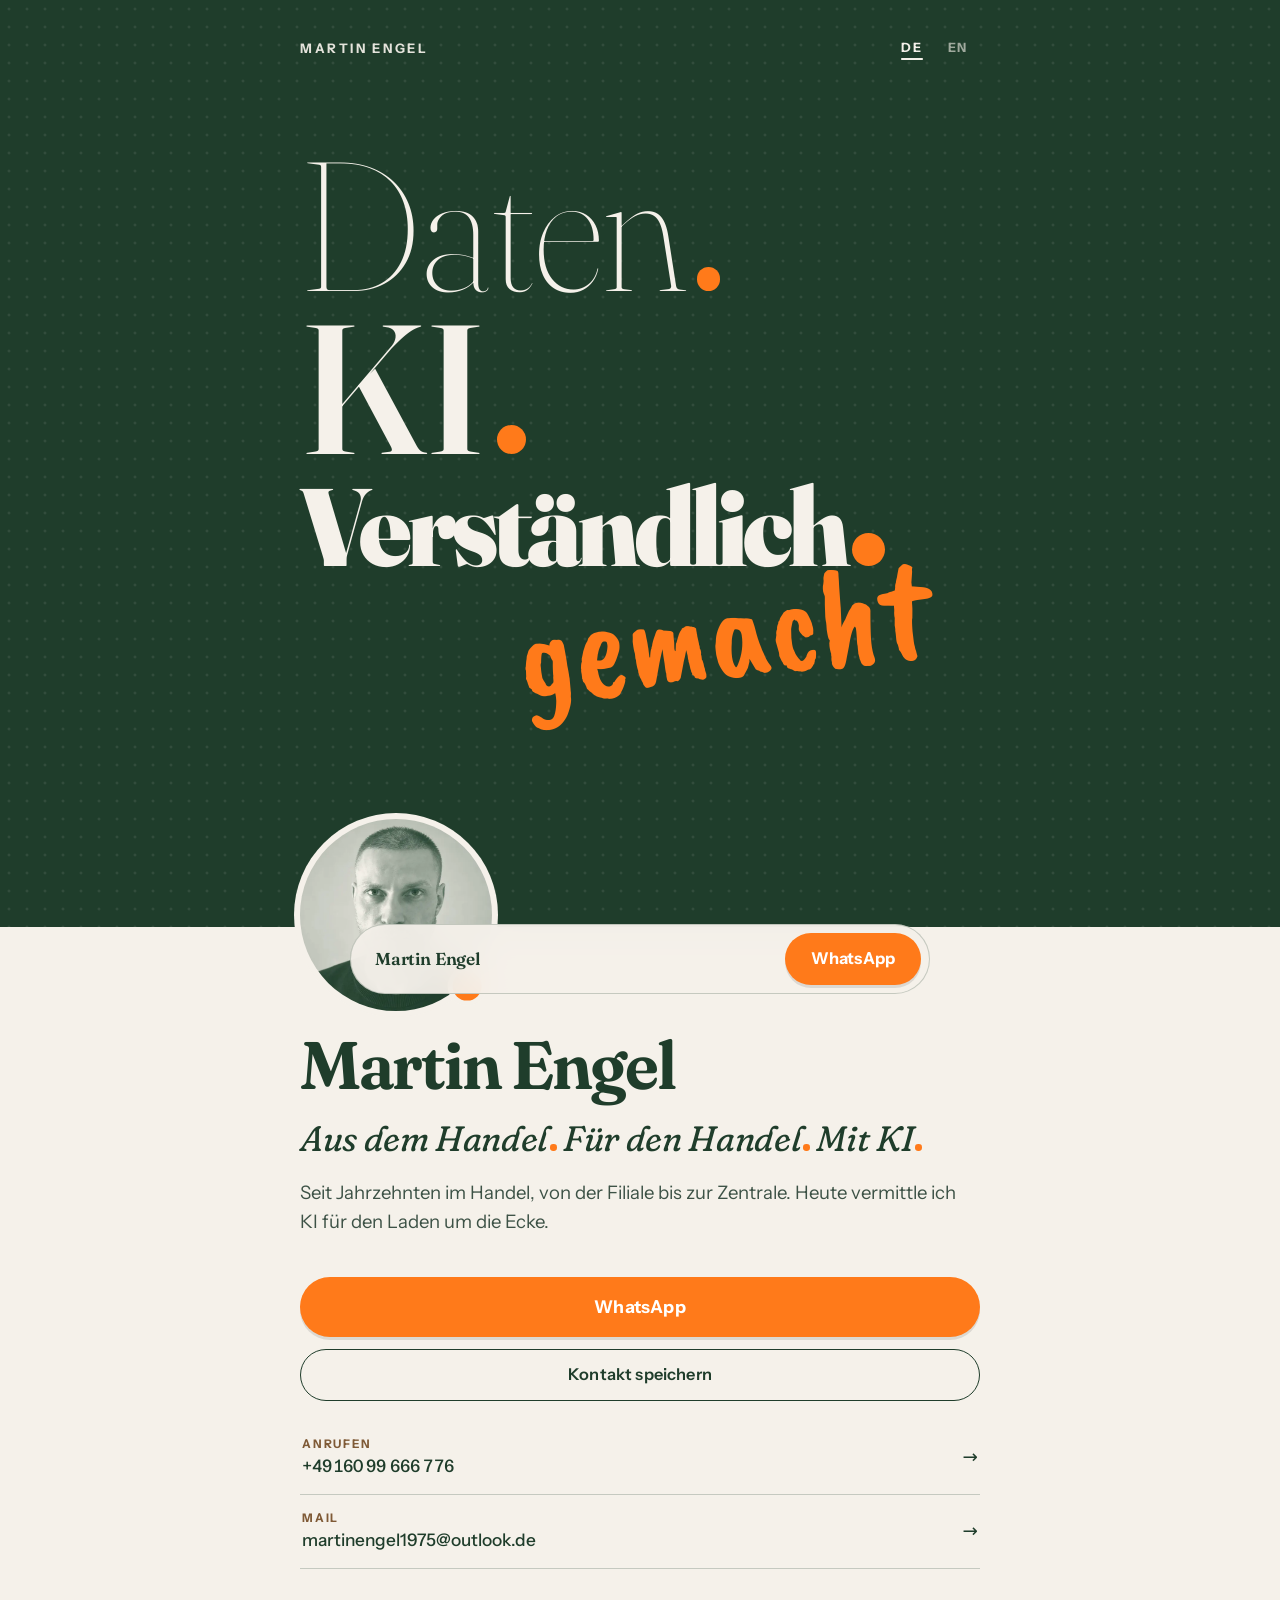
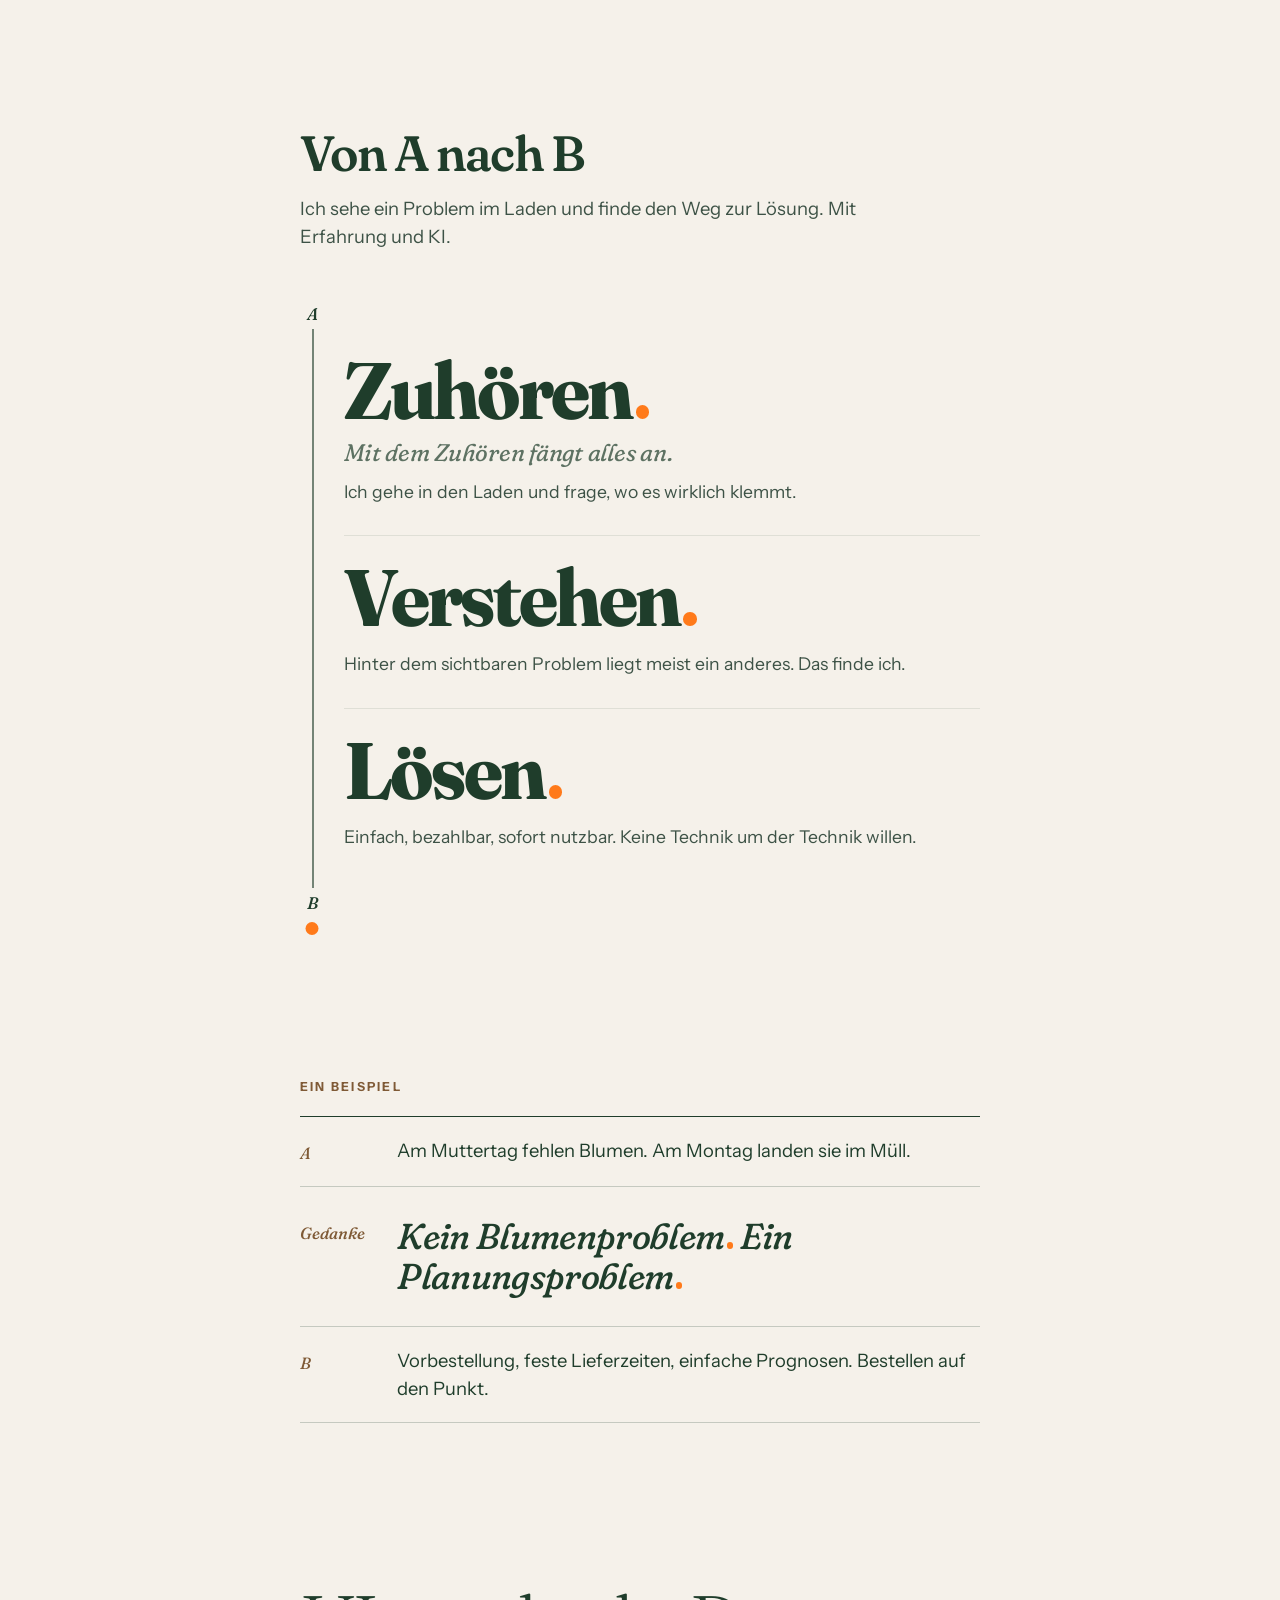
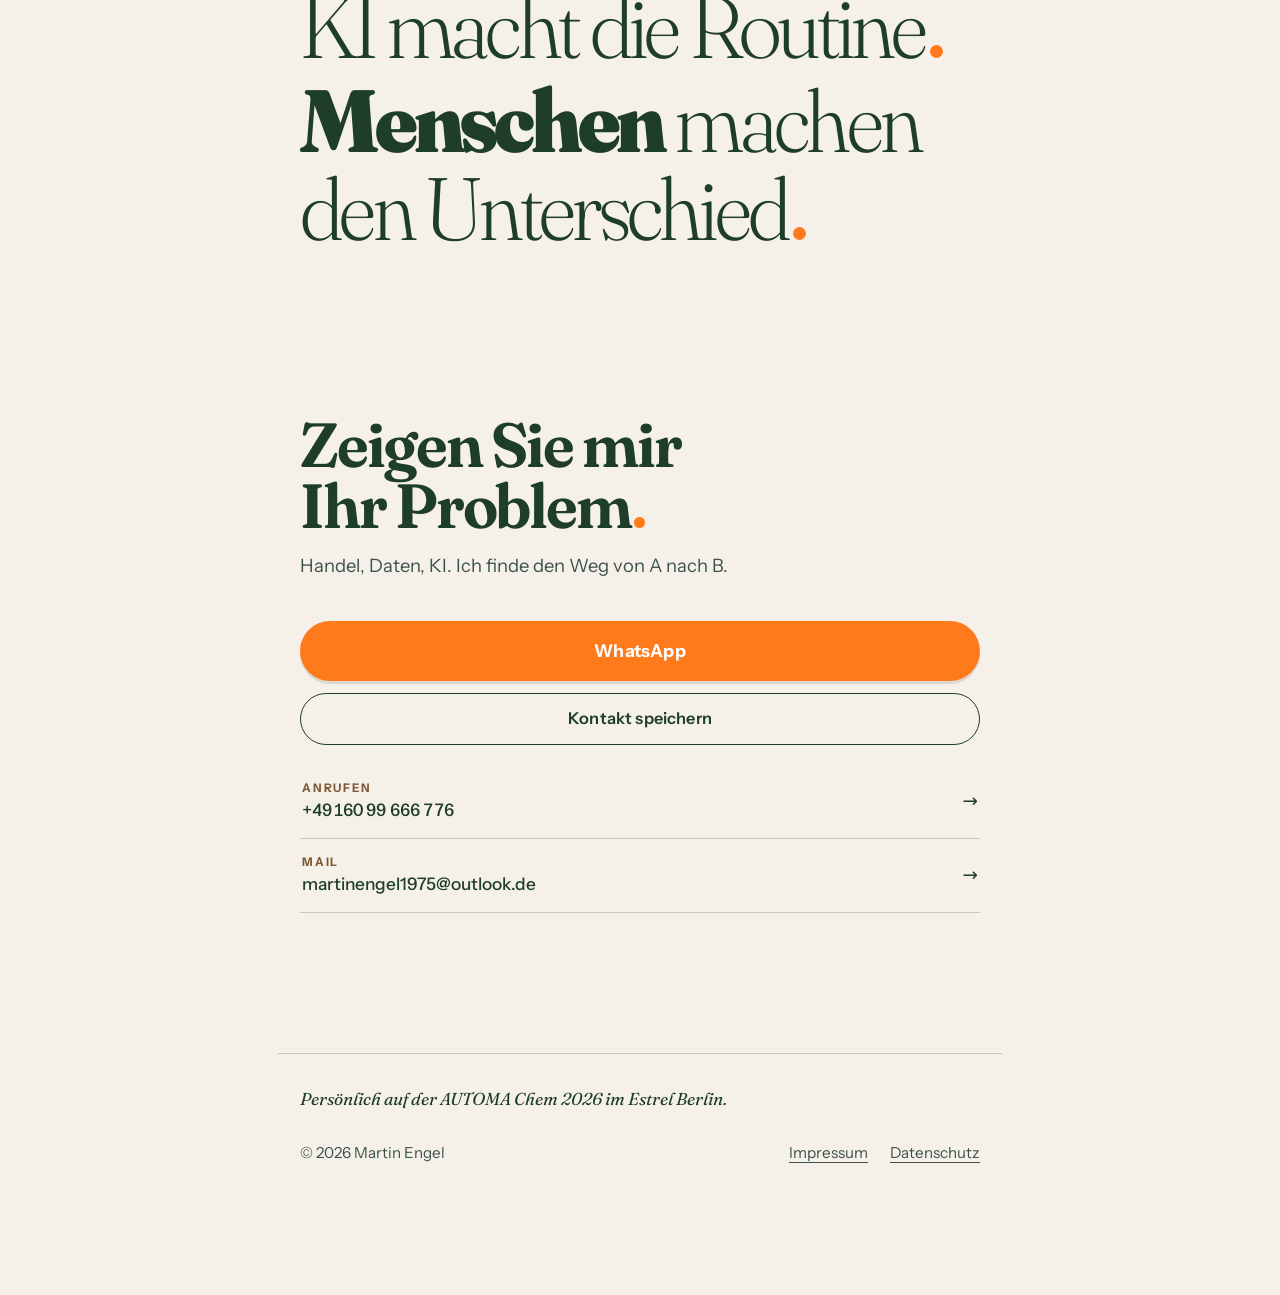
==== index.html @ 359f8870 "Add italic subline under "Zuhören" in the From A to B section" ====
<!DOCTYPE html>
<html lang="de">
  <head>
    <meta charset="UTF-8" />
    <meta name="viewport" content="width=device-width, initial-scale=1, viewport-fit=cover" />
    <title data-i18n="meta.title">Martin Engel. Aus dem Handel. Für den Handel. Mit KI.</title>
    <meta name="description" data-i18n-content="meta.description" content="Martin Engel verbindet jahrzehntelange Erfahrung im Handel mit KI. Er findet für Läden den Weg vom Problem zur Lösung." />
    <meta name="author" content="Martin Engel" />

    <meta property="og:type" content="profile" />
    <meta property="og:locale" content="de_DE" />
    <meta property="og:title" content="Martin Engel. Aus dem Handel. Für den Handel. Mit KI." />
    <meta property="og:description" content="Seit Jahrzehnten im Handel. Heute vermittle ich KI für den Laden um die Ecke." />
    <meta property="og:url" content="https://eduardosopalda.github.io/on-the-dot/" />
    <meta property="og:image" content="https://eduardosopalda.github.io/on-the-dot/images/og.png" />
    <meta property="og:image:width" content="1200" />
    <meta property="og:image:height" content="630" />
    <meta property="og:image:alt" content="Martin Engel. Daten. KI. Verständlich gemacht." />
    <meta name="twitter:card" content="summary_large_image" />
    <meta name="twitter:title" content="Martin Engel. Aus dem Handel. Für den Handel. Mit KI." />
    <meta name="twitter:description" content="Seit Jahrzehnten im Handel. Heute vermittle ich KI für den Laden um die Ecke." />
    <meta name="twitter:image" content="https://eduardosopalda.github.io/on-the-dot/images/og.png" />

    <meta name="theme-color" content="#1F3D2B" />
    <meta name="color-scheme" content="light dark" />
    <meta name="apple-mobile-web-app-capable" content="yes" />
    <meta name="mobile-web-app-capable" content="yes" />
    <meta name="apple-mobile-web-app-status-bar-style" content="black-translucent" />
    <meta name="apple-mobile-web-app-title" content="Martin Engel" />
    <link rel="manifest" href="manifest.webmanifest" />
    <link rel="icon" href="icons/favicon.svg" type="image/svg+xml" />
    <link rel="apple-touch-icon" href="icons/apple-touch-icon.png" />

    <link rel="preload" href="fonts/fraunces.woff2" as="font" type="font/woff2" crossorigin />
    <link rel="preload" href="fonts/instrument-sans.woff2" as="font" type="font/woff2" crossorigin />
    <link rel="preload" href="fonts/caveat-brush-gemacht.woff2" as="font" type="font/woff2" crossorigin />
    <link rel="stylesheet" href="css/style.css" />
    <script>document.documentElement.classList.add("js");</script>
  </head>
  <body>
    <a class="skip-link" href="#main" data-i18n="skip">Zum Inhalt springen</a>

    <header class="hero">
      <div class="wrap">
        <div class="hero-top">
          <span class="hero-mark">Martin Engel</span>
          <div class="lang" role="group" aria-label="Sprache" data-i18n-aria="lang.label">
            <button type="button" class="lang-btn" data-lang="de" aria-pressed="true">DE</button>
            <button type="button" class="lang-btn" data-lang="en" aria-pressed="false">EN</button>
          </div>
        </div>

        <div class="lockup" role="img" aria-label="Daten. KI. Verständlich gemacht." data-i18n-aria="hero.aria">
          <span class="lw lw-1" aria-hidden="true">Daten<span class="dot">.</span></span>
          <span class="lw lw-2" aria-hidden="true">KI<span class="dot">.</span></span>
          <span class="lw lw-3" aria-hidden="true">Verständlich<span class="dot">.</span></span>
          <span class="signature" aria-hidden="true"><span class="signature-ink">gemacht</span></span>
        </div>
      </div>
    </header>

    <main id="main">
      <section class="intro wrap" aria-labelledby="name">
        <div class="intro-head">
          <div class="portrait">
            <img src="images/martin.webp" width="640" height="640" alt="Porträt von Martin Engel" data-i18n-alt="portrait.alt" fetchpriority="high" />
          </div>
          <h1 id="name" data-i18n="name">Martin Engel</h1>
        </div>
        <p class="oneliner" data-i18n="oneliner" data-dots>Aus dem Handel. Für den Handel. Mit KI.</p>
        <p class="intro-text" data-i18n="intro">Seit Jahrzehnten im Handel, von der Filiale bis zur Zentrale. Heute vermittle ich KI für den Laden um die Ecke.</p>

        <div class="contact" id="contact-top">
          <a class="btn-primary" href="https://wa.me/4916099666776?text=Hallo%20Martin%2C%20wir%20haben%20uns%20auf%20der%20AUTOMA%20Chem%20getroffen.%20Mein%20Thema%3A%20" target="_blank" rel="noopener">WhatsApp</a>
          <a class="btn-save" href="martin-engel.vcf" data-i18n="contact.save">Kontakt speichern</a>
          <ul class="contact-list">
            <li>
              <a href="tel:+4916099666776" data-contact="phone">
                <span class="cl-label" data-i18n="contact.call">Anrufen</span>
                <span class="cl-value cl-phone" data-contact-text="phone">+49160 99 666 776</span>
                <span class="cl-arrow" aria-hidden="true">→</span>
              </a>
            </li>
            <li>
              <a href="mailto:martinengel1975@outlook.de" data-contact="email">
                <span class="cl-label" data-i18n="contact.mail">Mail</span>
                <span class="cl-value" data-contact-text="email">martinengel1975@outlook.de</span>
                <span class="cl-arrow" aria-hidden="true">→</span>
              </a>
            </li>
            <li data-linkedin hidden>
              <a href="#" data-contact="linkedin" target="_blank" rel="noopener noreferrer">
                <span class="cl-label" data-i18n="contact.linkedin">LinkedIn</span>
                <span class="cl-value" data-i18n="contact.linkedinValue">Profil ansehen</span>
                <span class="cl-arrow" aria-hidden="true">↗</span>
              </a>
            </li>
          </ul>
        </div>
      </section>

      <section class="atob wrap" aria-labelledby="atob-title">
        <h2 id="atob-title" class="section-title" data-i18n="atob.title">Von A nach B</h2>
        <p class="lead" data-i18n="atob.lead">Ich sehe ein Problem im Laden und finde den Weg zur Lösung. Mit Erfahrung und KI.</p>

        <div class="route">
          <span class="route-end route-a" aria-hidden="true">A</span>
          <ol class="steps">
            <li class="step">
              <h3 class="step-word" data-i18n="atob.s1.word" data-dots>Zuhören.</h3>
              <p class="step-sub" data-i18n="atob.s1.sub">Mit dem Zuhören fängt alles an.</p>
              <p data-i18n="atob.s1.text">Ich gehe in den Laden und frage, wo es wirklich klemmt.</p>
            </li>
            <li class="step">
              <h3 class="step-word" data-i18n="atob.s2.word" data-dots>Verstehen.</h3>
              <p data-i18n="atob.s2.text">Hinter dem sichtbaren Problem liegt meist ein anderes. Das finde ich.</p>
            </li>
            <li class="step">
              <h3 class="step-word" data-i18n="atob.s3.word" data-dots>Lösen.</h3>
              <p data-i18n="atob.s3.text">Einfach, bezahlbar, sofort nutzbar. Keine Technik um der Technik willen.</p>
            </li>
          </ol>
          <span class="route-end route-b" aria-hidden="true">B<span class="route-dot"></span></span>
        </div>
      </section>

      <section class="examples wrap" aria-labelledby="example-label">
        <h2 id="example-label" class="label" data-i18n="example.label">Ein Beispiel</h2>
        <div class="case-list" id="examples">
          <article class="case">
            <div class="case-row">
              <span class="case-key">A</span>
              <p class="case-text">Am Muttertag fehlen Blumen. Am Montag landen sie im Müll.</p>
            </div>
            <div class="case-row case-row-thought">
              <span class="case-key">Gedanke</span>
              <p class="case-thought" data-dots>Kein Blumenproblem. Ein Planungsproblem.</p>
            </div>
            <div class="case-row">
              <span class="case-key">B</span>
              <p class="case-text">Vorbestellung, feste Lieferzeiten, einfache Prognosen. Bestellen auf den Punkt.</p>
            </div>
          </article>
        </div>
      </section>

      <section class="principle-section wrap">
        <p class="principle">
          <span data-i18n="principle.a" data-dots>KI macht die Routine.</span>
          <strong data-i18n="principle.b">Menschen</strong>
          <span data-i18n="principle.c" data-dots>machen den Unterschied.</span>
        </p>
      </section>

      <section class="invite wrap" aria-labelledby="invite-title">
        <h2 id="invite-title" class="invite-title" data-i18n="invite.title" data-dots>Zeigen Sie mir Ihr Problem.</h2>
        <p class="lead" data-i18n="invite.sub">Handel, Daten, KI. Ich finde den Weg von A nach B.</p>

        <div class="contact" id="contact-bottom">
          <a class="btn-primary" href="https://wa.me/4916099666776?text=Hallo%20Martin%2C%20wir%20haben%20uns%20auf%20der%20AUTOMA%20Chem%20getroffen.%20Mein%20Thema%3A%20" target="_blank" rel="noopener">WhatsApp</a>
          <a class="btn-save" href="martin-engel.vcf" data-i18n="contact.save">Kontakt speichern</a>
          <ul class="contact-list">
            <li>
              <a href="tel:+4916099666776" data-contact="phone">
                <span class="cl-label" data-i18n="contact.call">Anrufen</span>
                <span class="cl-value cl-phone" data-contact-text="phone">+49160 99 666 776</span>
                <span class="cl-arrow" aria-hidden="true">→</span>
              </a>
            </li>
            <li>
              <a href="mailto:martinengel1975@outlook.de" data-contact="email">
                <span class="cl-label" data-i18n="contact.mail">Mail</span>
                <span class="cl-value" data-contact-text="email">martinengel1975@outlook.de</span>
                <span class="cl-arrow" aria-hidden="true">→</span>
              </a>
            </li>
            <li data-linkedin hidden>
              <a href="#" data-contact="linkedin" target="_blank" rel="noopener noreferrer">
                <span class="cl-label" data-i18n="contact.linkedin">LinkedIn</span>
                <span class="cl-value" data-i18n="contact.linkedinValue">Profil ansehen</span>
                <span class="cl-arrow" aria-hidden="true">↗</span>
              </a>
            </li>
          </ul>
        </div>
      </section>
    </main>

    <footer class="footer wrap">
      <p class="footer-event" data-i18n="footer.event">Persönlich auf der AUTOMA Chem 2026 im Estrel Berlin.</p>
      <div class="footer-row">
        <span>© 2026 Martin Engel</span>
        <nav class="footer-links" aria-label="Rechtliches">
          <a href="impressum.html" data-i18n="footer.imprint">Impressum</a>
          <a href="datenschutz.html" data-i18n="footer.privacy">Datenschutz</a>
        </nav>
      </div>
    </footer>

    <div class="sticky-save" aria-hidden="true" inert>
      <span class="sticky-name">Martin Engel</span>
      <a class="btn-primary btn-compact" href="https://wa.me/4916099666776?text=Hallo%20Martin%2C%20wir%20haben%20uns%20auf%20der%20AUTOMA%20Chem%20getroffen.%20Mein%20Thema%3A%20" target="_blank" rel="noopener">WhatsApp</a>
    </div>

    <script src="js/i18n.js"></script>
    <script src="js/main.js"></script>
  </body>
</html>
---- css/style.css ----
/* Martin Engel
   A good old shop sign meets a sharp editorial magazine.
   Mandarine is reserved for round dots and the "gemacht" signature. */

@font-face {
  font-family: "Fraunces";
  src: url("../fonts/fraunces.woff2") format("woff2");
  font-weight: 100 900;
  font-style: normal;
  font-display: swap;
}

@font-face {
  font-family: "Fraunces";
  src: url("../fonts/fraunces-italic.woff2") format("woff2");
  font-weight: 100 900;
  font-style: italic;
  font-display: swap;
}

@font-face {
  font-family: "Instrument Sans";
  src: url("../fonts/instrument-sans.woff2") format("woff2");
  font-weight: 400 700;
  font-style: normal;
  font-display: swap;
}

@font-face {
  font-family: "Caveat Brush";
  src: url("../fonts/caveat-brush-gemacht.woff2") format("woff2");
  font-weight: 400;
  font-style: normal;
  font-display: swap;
}

:root {
  --waldgruen: #1f3d2b;
  --papier: #f5f1ea;
  --holz: #a67c52;
  --mandarine: #ff7a1a;

  --bg: var(--papier);
  --text: var(--waldgruen);
  --muted: #3d5246;
  --label: #7f5a36;
  --rule: rgba(31, 61, 43, 0.22);
  --rule-soft: rgba(31, 61, 43, 0.1);
  --btn-bg: var(--waldgruen);
  --btn-text: var(--papier);

  --display: "Fraunces", Georgia, "Times New Roman", serif;
  --sans: "Instrument Sans", system-ui, -apple-system, "Segoe UI", Roboto, sans-serif;
  --script: "Caveat Brush", "Segoe Script", "Bradley Hand", cursive;

  --wrap: 680px;
  --gutter: 22px;
  --ease: cubic-bezier(0.2, 0.7, 0.2, 1);

  color-scheme: light dark;
}

@media (prefers-color-scheme: dark) {
  :root {
    --bg: #101e15;
    --text: var(--papier);
    --muted: #c5d0c7;
    --label: #d4b48a;
    --rule: rgba(245, 241, 234, 0.24);
    --rule-soft: rgba(245, 241, 234, 0.12);
    --btn-bg: var(--papier);
    --btn-text: var(--waldgruen);
  }
}

*,
*::before,
*::after {
  box-sizing: border-box;
}

html {
  -webkit-text-size-adjust: 100%;
  text-size-adjust: 100%;
}

body {
  margin: 0;
  background: var(--bg);
  color: var(--text);
  font-family: var(--sans);
  font-size: 1.0625rem;
  line-height: 1.55;
  -webkit-font-smoothing: antialiased;
  text-rendering: optimizeLegibility;
}

h1,
h2,
h3,
p,
ol,
ul {
  margin: 0;
}

h1,
h2,
h3 {
  text-wrap: balance;
}

p {
  text-wrap: pretty;
}

img {
  display: block;
  max-width: 100%;
  height: auto;
}

a {
  color: inherit;
}

button {
  font: inherit;
  color: inherit;
}

:focus-visible {
  outline: 3px solid var(--mandarine);
  outline-offset: 3px;
  box-shadow: 0 0 0 2px var(--bg);
  border-radius: 4px;
}

::selection {
  background: var(--waldgruen);
  color: var(--papier);
}

.wrap {
  width: 100%;
  max-width: calc(var(--wrap) + 2 * var(--gutter));
  margin-inline: auto;
  padding-inline: max(var(--gutter), env(safe-area-inset-left)) max(var(--gutter), env(safe-area-inset-right));
}

.skip-link {
  position: absolute;
  left: 12px;
  top: -64px;
  z-index: 50;
  padding: 12px 16px;
  background: var(--papier);
  color: var(--waldgruen);
  font-weight: 600;
  border-radius: 6px;
}

.skip-link:focus {
  top: 12px;
}

.dot {
  display: inline-block;
  width: var(--dot, 0.18em);
  height: var(--dot, 0.18em);
  margin-left: 0.06em;
  border-radius: 50%;
  background: var(--mandarine);
  color: transparent;
  overflow: hidden;
  line-height: 0;
  vertical-align: baseline;
  user-select: text;
}

.dot-word {
  white-space: nowrap;
}

/* Hero — stronger, more attractive presence */
.hero {
  position: relative;
  background-color: var(--waldgruen);
  background-image: radial-gradient(rgba(245, 241, 234, 0.09) 1.3px, transparent 1.7px);
  background-size: 18px 18px;
  color: var(--papier);
  padding-top: max(24px, env(safe-area-inset-top));
  padding-bottom: clamp(100px, 26vw, 150px);
  overflow: hidden;
}

.hero-top {
  display: flex;
  align-items: center;
  justify-content: space-between;
  gap: 16px;
  min-height: 48px;
  position: relative;
  z-index: 2;
}

.hero-mark {
  font-size: 0.82rem;
  font-weight: 700;
  letter-spacing: 0.2em;
  text-transform: uppercase;
  color: rgba(245, 241, 234, 0.92);
}

.lang {
  display: inline-flex;
  gap: 2px;
}

.lang-btn {
  min-width: 44px;
  min-height: 44px;
  padding: 0 10px;
  border: 0;
  border-radius: 999px;
  background: transparent;
  color: rgba(245, 241, 234, 0.6);
  font-size: 0.8rem;
  font-weight: 700;
  letter-spacing: 0.14em;
  cursor: pointer;
}

.lang-btn[aria-pressed="true"] {
  color: var(--papier);
  text-decoration: underline;
  text-decoration-thickness: 1.5px;
  text-underline-offset: 6px;
}

.lockup {
  container-type: inline-size;
  position: relative;
  display: flex;
  flex-direction: column;
  margin-top: clamp(40px, 11vw, 72px);
  font-family: var(--display);
  letter-spacing: -0.04em;
  font-variation-settings: "SOFT" 0, "WONK" 0;
  z-index: 1;
}

.lw {
  display: block;
  line-height: 0.88;
  white-space: nowrap;
  font-weight: var(--w);
}

.lw-1 {
  --w: 100;
  font-size: 27cqi;
}

.lw-1 .dot { --dot: 0.13em; }

.lw-2 {
  --w: 540;
  font-size: 27cqi;
  margin-top: 0.01em;
}

.lw-2 .dot { --dot: 0.16em; }

.lw-3 {
  --w: 920;
  font-size: 16.2cqi;
  margin-top: 0.08em;
  letter-spacing: -0.045em;
}

.lw-3 .dot { --dot: 0.3em; }

.signature {
  align-self: flex-end;
  display: block;
  margin-top: -0.38em;
  margin-right: 0.06em;
  padding: 0.14em 0.16em 0.36em;
  font-family: var(--script);
  font-size: 21cqi;
  font-weight: 400;
  line-height: 1.1;
  color: var(--mandarine);
  transform: rotate(-7deg);
  transform-origin: 72% 58%;
  z-index: 2;
}

.signature-ink {
  display: inline-block;
  padding: 0 0.1em 0.2em;
}

/* Intro */
.intro {
  position: relative;
}

.intro-head {
  display: flex;
  flex-direction: column;
  align-items: flex-start;
  gap: 22px;
  margin-top: calc(-1 * clamp(72px, 20vw, 108px));
}

.portrait {
  position: relative;
  flex: 0 0 auto;
  width: clamp(128px, 38vw, 192px);
}

.portrait img {
  width: 100%;
  aspect-ratio: 1;
  border-radius: 50%;
  object-fit: cover;
  box-shadow: 0 0 0 6px var(--bg);
  background: var(--waldgruen);
}

.portrait::after {
  content: "";
  position: absolute;
  left: 87%;
  top: 87%;
  width: 15%;
  aspect-ratio: 1;
  border-radius: 50%;
  background: var(--mandarine);
  box-shadow: 0 0 0 5px var(--bg);
  transform: translate(-50%, -50%);
}

.intro h1 {
  padding-bottom: 0.05em;
  font-family: var(--display);
  font-size: clamp(2.7rem, 12.5vw, 4.2rem);
  font-weight: 640;
  white-space: nowrap;
  font-variation-settings: "SOFT" 45, "WONK" 1;
  line-height: 0.95;
  letter-spacing: -0.034em;
}

.oneliner {
  margin-top: 18px;
  font-family: var(--display);
  font-style: italic;
  font-size: clamp(1.6rem, 7vw, 2.2rem);
  font-weight: 400;
  font-variation-settings: "SOFT" 100;
  line-height: 1.16;
  letter-spacing: -0.01em;
}

.intro-text {
  margin-top: 20px;
  max-width: 36em;
  color: var(--muted);
  font-size: 1.16rem;
  line-height: 1.55;
}

/* Contact — WhatsApp primary, assertive */
.contact {
  margin-top: 40px;
  display: flex;
  flex-direction: column;
  gap: 12px;
}

.btn-primary,
.btn-save {
  display: flex;
  align-items: center;
  justify-content: center;
  min-height: 60px;
  padding: 0 32px;
  border-radius: 999px;
  font-weight: 700;
  font-size: 1.1rem;
  letter-spacing: 0.01em;
  text-decoration: none;
  transition: transform 0.18s var(--ease), box-shadow 0.18s var(--ease);
  text-align: center;
}

.btn-primary {
  background: var(--mandarine);
  color: #fff;
  box-shadow: 0 3px 0 rgba(0,0,0,0.1);
}

.btn-primary:hover {
  transform: translateY(-2px);
  box-shadow: 0 6px 16px rgba(255, 122, 26, 0.35);
}

.btn-save {
  background: transparent;
  color: var(--text);
  border: 1.5px solid var(--text);
  min-height: 52px;
  font-weight: 600;
  font-size: 1.02rem;
}

.btn-save:hover {
  background: rgba(31, 61, 43, 0.05);
  transform: translateY(-1px);
}

.btn-primary:active,
.btn-save:active {
  transform: scale(0.98);
}

.contact-list {
  list-style: none;
  padding: 0;
  margin-top: 8px;
}

.contact-list li {
  border-bottom: 1px solid var(--rule);
}

.contact-list a {
  display: grid;
  grid-template-columns: 1fr auto;
  grid-template-areas:
    "label arrow"
    "value arrow";
  align-items: center;
  column-gap: 14px;
  min-height: 68px;
  padding: 14px 2px;
  text-decoration: none;
  transition: background 0.15s;
}

.contact-list a:hover {
  background: rgba(31, 61, 43, 0.04);
}

.cl-label {
  grid-area: label;
  font-size: 0.74rem;
  font-weight: 700;
  letter-spacing: 0.15em;
  text-transform: uppercase;
  color: var(--label);
}

.cl-value {
  grid-area: value;
  font-size: 1.08rem;
  font-weight: 500;
  overflow-wrap: anywhere;
}

.cl-phone {
  font-variant-numeric: tabular-nums;
  letter-spacing: 0.01em;
}

.cl-arrow {
  grid-area: arrow;
  font-size: 1.15rem;
  transition: transform 0.22s var(--ease);
}

.contact-list a:hover .cl-arrow {
  transform: translateX(4px);
}

/* Sections */
.atob,
.examples,
.principle-section,
.invite {
  margin-top: clamp(100px, 24vw, 160px);
}

.section-title {
  font-family: var(--display);
  font-size: clamp(2.2rem, 9vw, 3.1rem);
  font-weight: 580;
  font-variation-settings: "SOFT" 50, "WONK" 1;
  line-height: 1;
  letter-spacing: -0.032em;
}

.lead {
  margin-top: 16px;
  max-width: 34em;
  font-size: 1.15rem;
  color: var(--muted);
  line-height: 1.55;
}

.label {
  font-family: var(--sans);
  font-size: 0.78rem;
  font-weight: 700;
  letter-spacing: 0.18em;
  text-transform: uppercase;
  color: var(--label);
}

.route {
  --rail: 24px;
  container-type: inline-size;
  position: relative;
  margin-top: 48px;
  padding-left: calc(var(--rail) + 20px);
}

.route::before {
  content: "";
  position: absolute;
  left: calc(var(--rail) / 2);
  top: 1.7em;
  bottom: 1.5em;
  width: 1.5px;
  background: var(--text);
  opacity: 0.6;
}

.route-end {
  position: relative;
  display: flex;
  align-items: center;
  margin-left: calc(-1 * (var(--rail) + 20px));
  width: var(--rail);
  height: 1.7em;
  justify-content: center;
  font-family: var(--display);
  font-style: italic;
  font-size: 1.05rem;
  font-weight: 560;
  background: var(--bg);
}

.route-b {
  margin-top: 8px;
}

.route-dot {
  position: absolute;
  left: 50%;
  top: calc(100% + 5px);
  width: 13px;
  height: 13px;
  border-radius: 50%;
  background: var(--mandarine);
  transform: translateX(-50%);
}

.steps {
  list-style: none;
  padding: 0;
}

.step {
  padding: 22px 0 30px;
}

.step + .step {
  border-top: 1px solid var(--rule-soft);
}

.step-word {
  font-family: var(--display);
  font-size: clamp(2.8rem, 18cqi, 5rem);
  font-weight: 760;
  font-variation-settings: "SOFT" 20, "WONK" 1;
  line-height: 0.98;
  letter-spacing: -0.038em;
  padding-bottom: 0.05em;
}

.step-word .dot { --dot: 0.17em; }

.step-sub {
  margin-top: 6px;
  font-family: var(--display);
  font-style: italic;
  font-size: clamp(1.15rem, 5vw, 1.5rem);
  font-weight: 400;
  font-variation-settings: "SOFT" 100;
  line-height: 1.2;
  letter-spacing: -0.01em;
  color: var(--waldgruen);
  opacity: 0.7;
}

.step .step-sub { color: var(--waldgruen); font-size: clamp(1.15rem, 5vw, 1.5rem); margin-top: 6px; }

.step p {
  margin-top: 10px;
  color: var(--muted);
  font-size: 1.1rem;
}

.case-list {
  margin-top: 20px;
}

.case {
  border-top: 1.5px solid var(--text);
}

.case + .case {
  margin-top: 56px;
}

.case-row {
  display: grid;
  grid-template-columns: 5.2rem 1fr;
  gap: 14px;
  padding: 20px 0;
  border-bottom: 1px solid var(--rule);
}

.case-key {
  padding-top: 0.22em;
  font-family: var(--display);
  font-style: italic;
  font-size: 1.02rem;
  font-weight: 500;
  color: var(--label);
}

.case-text {
  font-size: 1.15rem;
  line-height: 1.5;
}

.case-row-thought {
  padding: 30px 0;
}

.case-thought {
  font-family: var(--display);
  font-style: italic;
  font-size: clamp(1.6rem, 6.8vw, 2.25rem);
  font-weight: 460;
  font-variation-settings: "SOFT" 100, "WONK" 1;
  line-height: 1.1;
  letter-spacing: -0.018em;
}

.principle-section {
  container-type: inline-size;
}

.principle {
  font-family: var(--display);
  font-size: 13cqi;
  font-weight: 280;
  font-variation-settings: "SOFT" 40, "WONK" 1;
  line-height: 1;
  letter-spacing: -0.042em;
  text-wrap: balance;
}

.principle > span:first-child {
  display: block;
  margin-bottom: 0.06em;
}

.principle strong {
  font-weight: 880;
  letter-spacing: -0.048em;
}

.principle .dot { --dot: 0.15em; }

.invite-title {
  font-family: var(--display);
  font-size: clamp(2.5rem, 11vw, 3.9rem);
  font-weight: 640;
  font-variation-settings: "SOFT" 30, "WONK" 1;
  line-height: 0.98;
  letter-spacing: -0.036em;
}

.invite-title .dot { --dot: 0.17em; }

.footer {
  margin-top: clamp(90px, 22vw, 140px);
  padding-top: 32px;
  padding-bottom: calc(120px + env(safe-area-inset-bottom));
  border-top: 1px solid var(--rule);
  font-size: 0.95rem;
  color: var(--muted);
}

.footer-event {
  font-family: var(--display);
  font-style: italic;
  font-size: 1.08rem;
  color: var(--text);
}

.footer-row {
  display: flex;
  flex-wrap: wrap;
  align-items: center;
  justify-content: space-between;
  gap: 8px 20px;
  margin-top: 18px;
}

.footer-links {
  display: flex;
  gap: 4px 22px;
}

.footer-links a {
  display: inline-flex;
  align-items: center;
  min-height: 44px;
  text-underline-offset: 4px;
  text-decoration-thickness: 1px;
}

.sticky-save {
  position: fixed;
  left: 0;
  right: 0;
  bottom: 0;
  z-index: 20;
  display: flex;
  align-items: center;
  justify-content: space-between;
  gap: 12px;
  padding: 12px max(16px, env(safe-area-inset-right)) calc(12px + env(safe-area-inset-bottom)) max(16px, env(safe-area-inset-left));
  background: color-mix(in srgb, var(--bg) 94%, transparent);
  -webkit-backdrop-filter: blur(14px);
  backdrop-filter: blur(14px);
  border-top: 1px solid var(--rule);
  transform: translateY(110%);
  transition: transform 0.35s var(--ease);
}

.sticky-save.is-visible {
  transform: none;
}

.sticky-name {
  font-family: var(--display);
  font-size: 1.08rem;
  font-weight: 600;
  letter-spacing: -0.01em;
  white-space: nowrap;
}

.btn-compact {
  min-height: 52px;
  padding: 0 26px;
  font-size: 1.02rem;
}

@media (min-width: 720px) {
  .sticky-save {
    left: 50%;
    right: auto;
    bottom: 18px;
    width: min(580px, calc(100% - 32px));
    padding: 8px 8px 8px 24px;
    border: 1px solid var(--rule);
    border-radius: 999px;
    transform: translate(-50%, 160%);
  }

  .sticky-save.is-visible {
    transform: translate(-50%, 0);
  }
}

.legal-header {
  background: var(--waldgruen);
  color: var(--papier);
  padding-top: max(10px, env(safe-area-inset-top));
}

.legal-header .wrap {
  display: flex;
  align-items: center;
  justify-content: space-between;
  min-height: 64px;
}

.legal-header a {
  display: inline-flex;
  align-items: center;
  min-height: 44px;
  text-decoration: none;
}

.legal {
  padding-top: 48px;
}

.legal h1 {
  font-family: var(--display);
  font-size: clamp(2.2rem, 9vw, 3rem);
  font-weight: 560;
  font-variation-settings: "SOFT" 30, "WONK" 1;
  letter-spacing: -0.03em;
  line-height: 1;
}

.legal h2 {
  margin-top: 36px;
  font-family: var(--display);
  font-size: 1.3rem;
  font-weight: 520;
}

.legal p,
.legal address {
  margin-top: 10px;
  font-style: normal;
}

.notice {
  margin-top: 24px;
  padding: 14px 16px;
  border: 1px dashed var(--label);
  border-radius: 8px;
  color: var(--label);
  font-size: 0.95rem;
}

.todo {
  padding: 0 4px;
  border-radius: 3px;
  background: rgba(166, 124, 82, 0.18);
}

@media (prefers-reduced-motion: no-preference) {
  .js .lw {
    font-weight: 100;
  }

  .js.is-ready .lw {
    font-weight: var(--w);
    transition: font-weight 1100ms var(--ease);
  }

  .js.is-ready .lw-2 { transition-delay: 120ms; }
  .js.is-ready .lw-3 { transition-delay: 240ms; }

  .js .signature-ink {
    clip-path: inset(-40% 100% -60% -20%);
  }

  .js.is-ready .signature-ink {
    clip-path: inset(-40% -20% -60% -20%);
    transition: clip-path 1000ms cubic-bezier(0.55, 0.1, 0.35, 1) 1150ms;
  }

  .js .step-word {
    font-weight: 100;
    transition: font-weight 900ms var(--ease);
  }

  .js .step.is-in .step-word {
    font-weight: 760;
  }
}
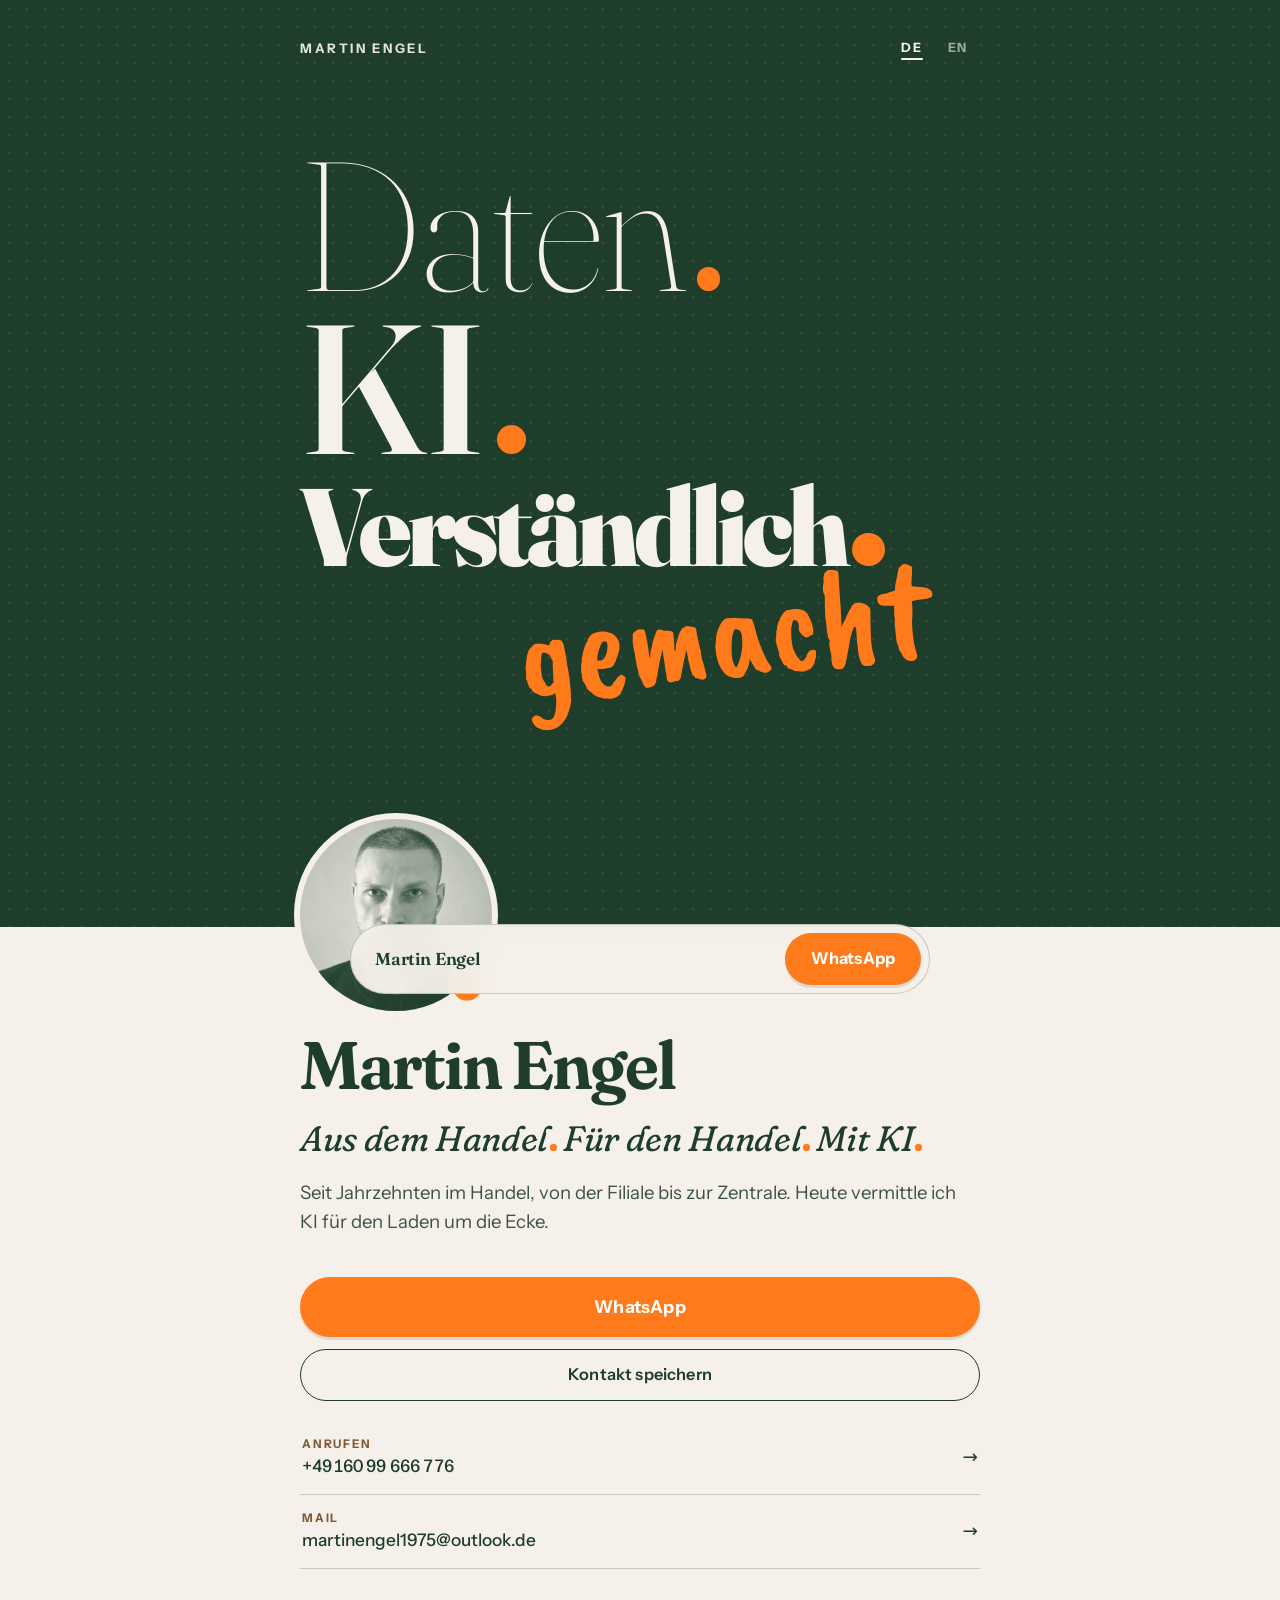
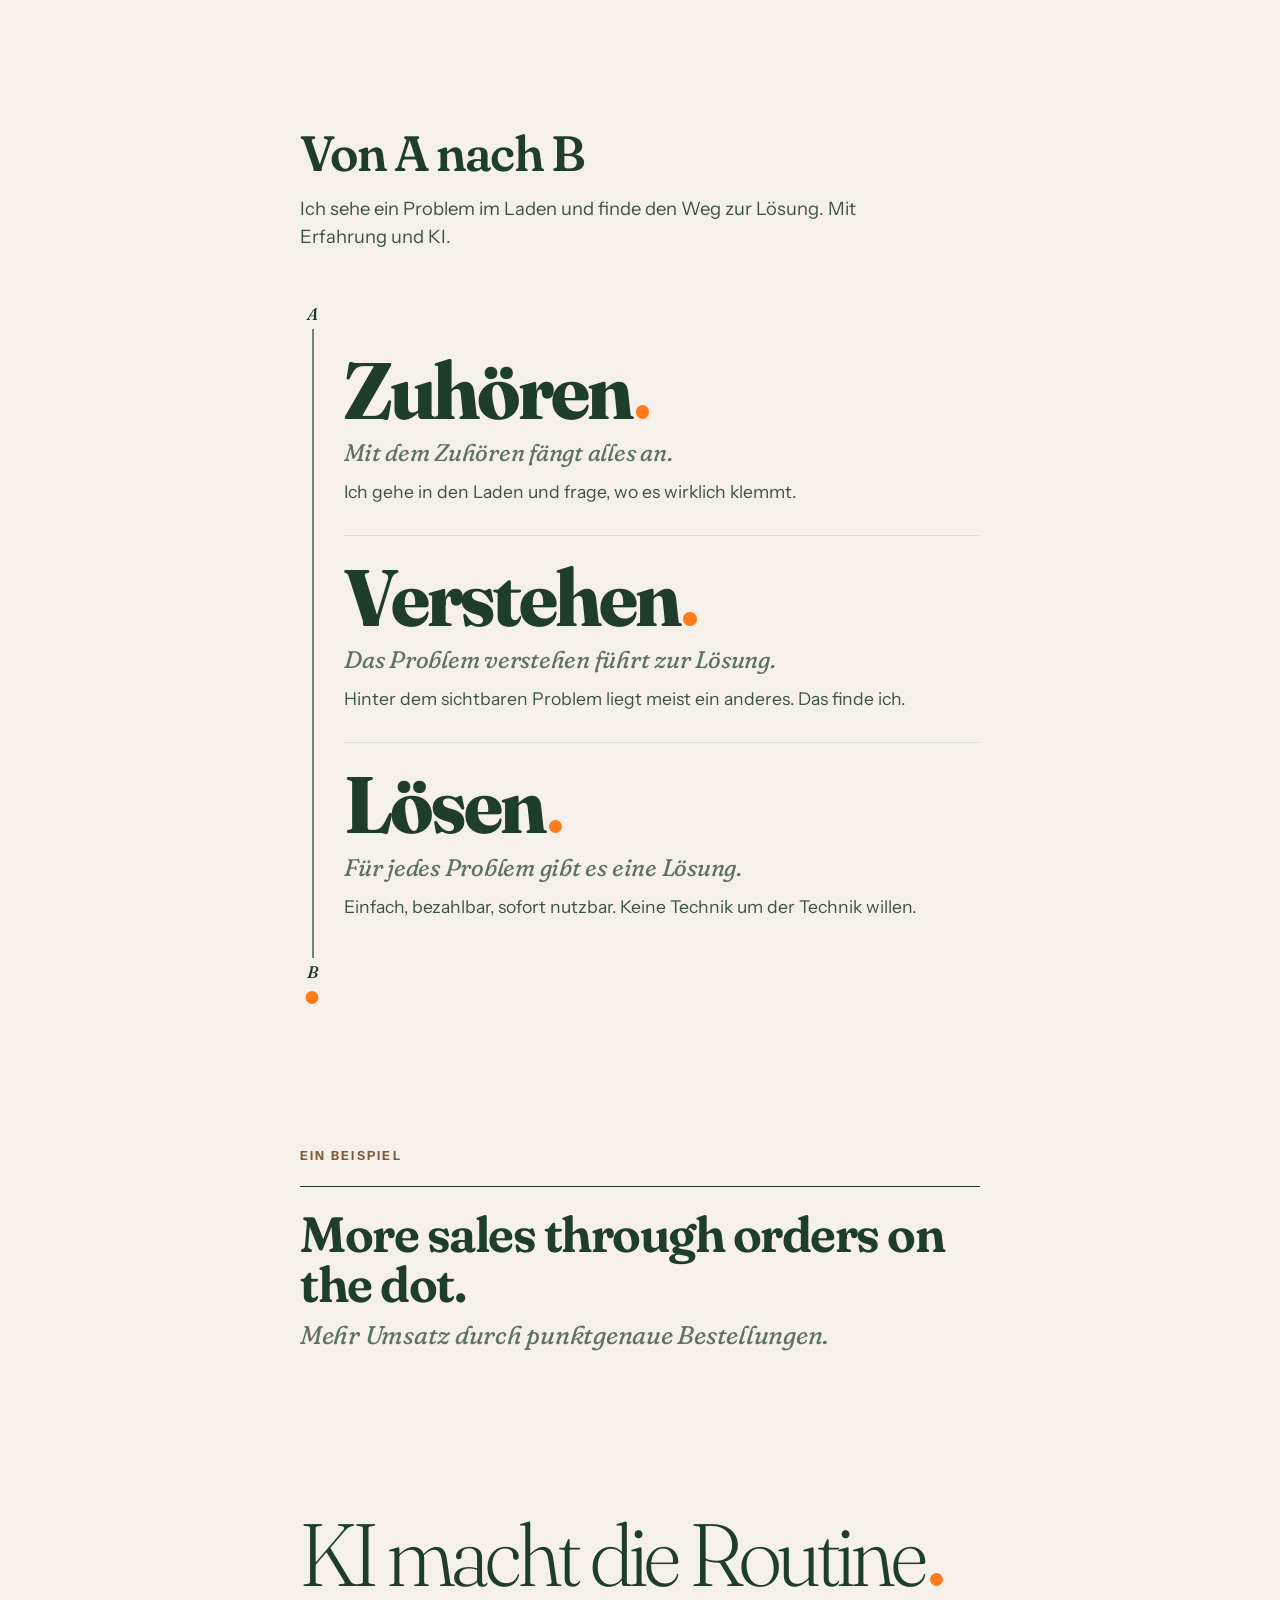
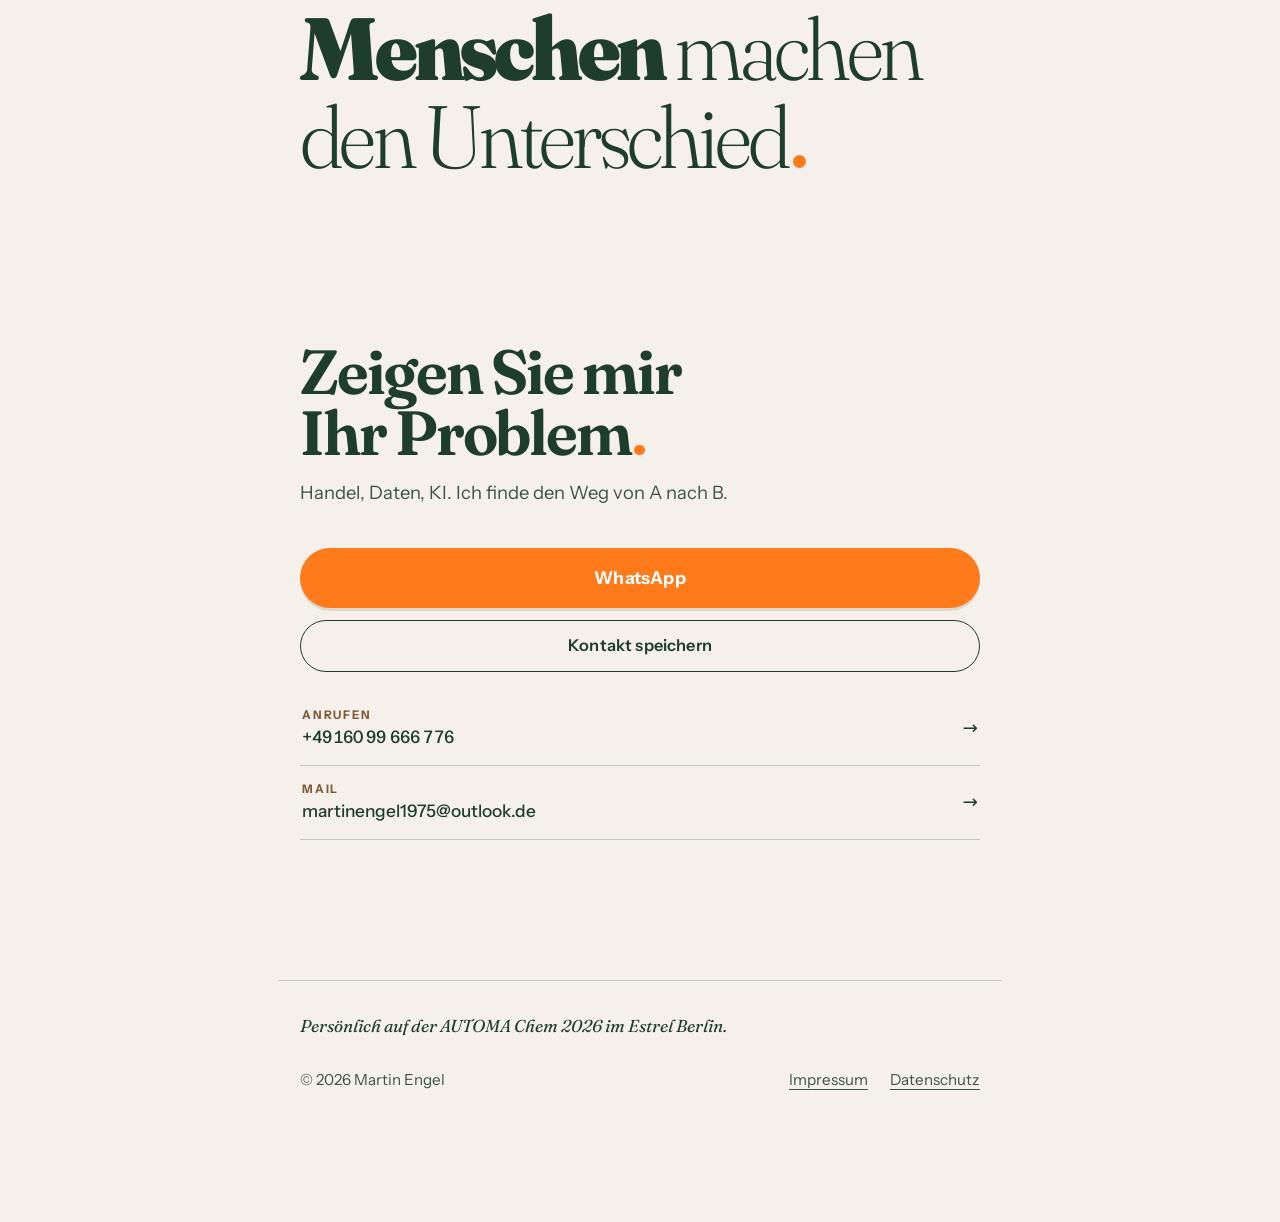
==== commit 576ea8a7: "Replace example with orders on the dot business idea" ====
--- a/index.html
+++ b/index.html
@@ -113,10 +113,12 @@
             </li>
             <li class="step">
               <h3 class="step-word" data-i18n="atob.s2.word" data-dots>Verstehen.</h3>
+              <p class="step-sub" data-i18n="atob.s2.sub">Das Problem verstehen führt zur Lösung.</p>
               <p data-i18n="atob.s2.text">Hinter dem sichtbaren Problem liegt meist ein anderes. Das finde ich.</p>
             </li>
             <li class="step">
               <h3 class="step-word" data-i18n="atob.s3.word" data-dots>Lösen.</h3>
+              <p class="step-sub" data-i18n="atob.s3.sub">Für jedes Problem gibt es eine Lösung.</p>
               <p data-i18n="atob.s3.text">Einfach, bezahlbar, sofort nutzbar. Keine Technik um der Technik willen.</p>
             </li>
           </ol>
@@ -126,21 +128,9 @@
 
       <section class="examples wrap" aria-labelledby="example-label">
         <h2 id="example-label" class="label" data-i18n="example.label">Ein Beispiel</h2>
-        <div class="case-list" id="examples">
-          <article class="case">
-            <div class="case-row">
-              <span class="case-key">A</span>
-              <p class="case-text">Am Muttertag fehlen Blumen. Am Montag landen sie im Müll.</p>
-            </div>
-            <div class="case-row case-row-thought">
-              <span class="case-key">Gedanke</span>
-              <p class="case-thought" data-dots>Kein Blumenproblem. Ein Planungsproblem.</p>
-            </div>
-            <div class="case-row">
-              <span class="case-key">B</span>
-              <p class="case-text">Vorbestellung, feste Lieferzeiten, einfache Prognosen. Bestellen auf den Punkt.</p>
-            </div>
-          </article>
+        <div class="idea">
+          <p class="idea-title" lang="en" data-dots>More sales through orders on the dot.</p>
+          <p class="idea-sub" lang="de">Mehr Umsatz durch punktgenaue Bestellungen.</p>
         </div>
       </section>
 
--- a/css/style.css
+++ b/css/style.css
@@ -615,52 +615,32 @@
   font-size: 1.1rem;
 }
 
-.case-list {
+.idea {
   margin-top: 20px;
-}
-
-.case {
+  padding-top: 22px;
   border-top: 1.5px solid var(--text);
 }
 
-.case + .case {
-  margin-top: 56px;
-}
-
-.case-row {
-  display: grid;
-  grid-template-columns: 5.2rem 1fr;
-  gap: 14px;
-  padding: 20px 0;
-  border-bottom: 1px solid var(--rule);
-}
-
-.case-key {
-  padding-top: 0.22em;
+.idea-title {
+  font-family: var(--display);
+  font-size: clamp(2.2rem, 9vw, 3.1rem);
+  font-weight: 640;
+  font-variation-settings: "SOFT" 45, "WONK" 1;
+  line-height: 1.02;
+  letter-spacing: -0.03em;
+}
+
+.idea-sub {
+  margin-top: 10px;
   font-family: var(--display);
   font-style: italic;
-  font-size: 1.02rem;
-  font-weight: 500;
-  color: var(--label);
-}
-
-.case-text {
-  font-size: 1.15rem;
-  line-height: 1.5;
-}
-
-.case-row-thought {
-  padding: 30px 0;
-}
-
-.case-thought {
-  font-family: var(--display);
-  font-style: italic;
-  font-size: clamp(1.6rem, 6.8vw, 2.25rem);
-  font-weight: 460;
-  font-variation-settings: "SOFT" 100, "WONK" 1;
-  line-height: 1.1;
-  letter-spacing: -0.018em;
+  font-size: clamp(1.2rem, 5.2vw, 1.6rem);
+  font-weight: 400;
+  font-variation-settings: "SOFT" 100;
+  line-height: 1.2;
+  letter-spacing: -0.01em;
+  color: var(--waldgruen);
+  opacity: 0.7;
 }
 
 .principle-section {
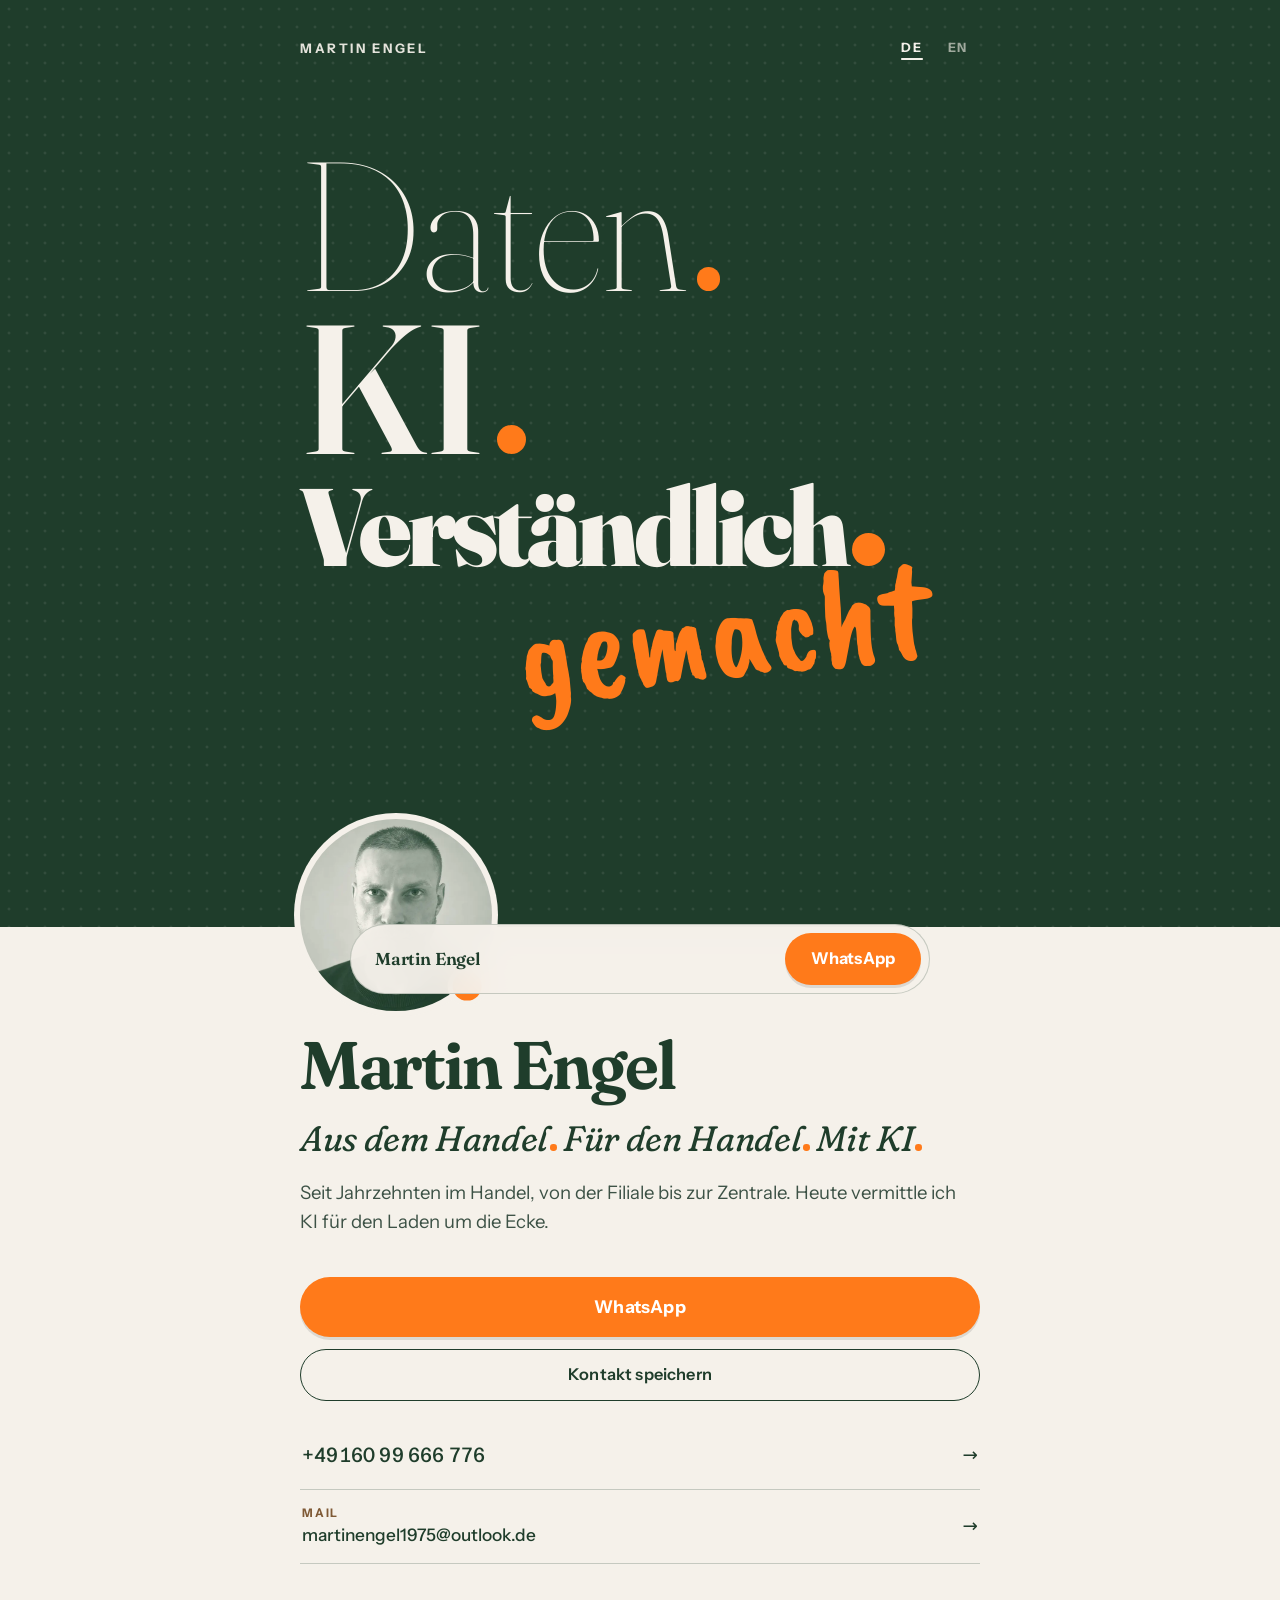
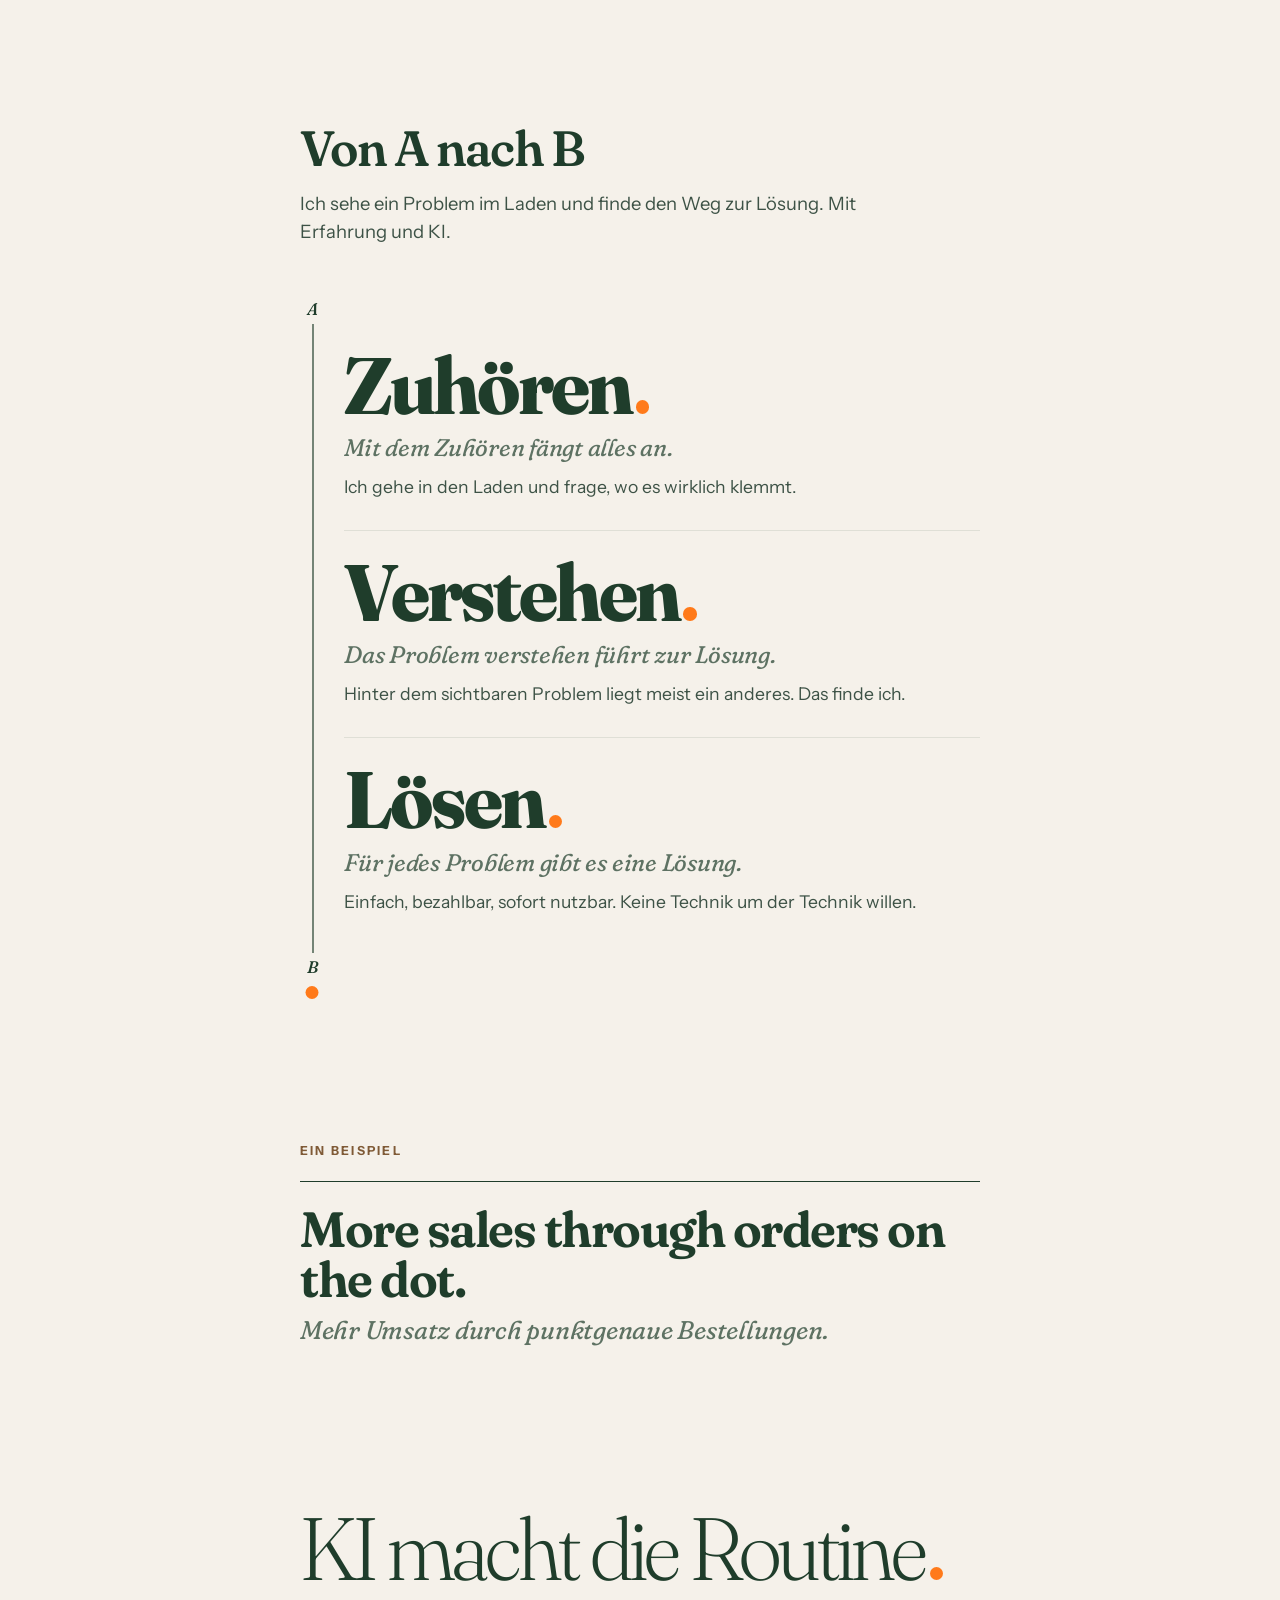
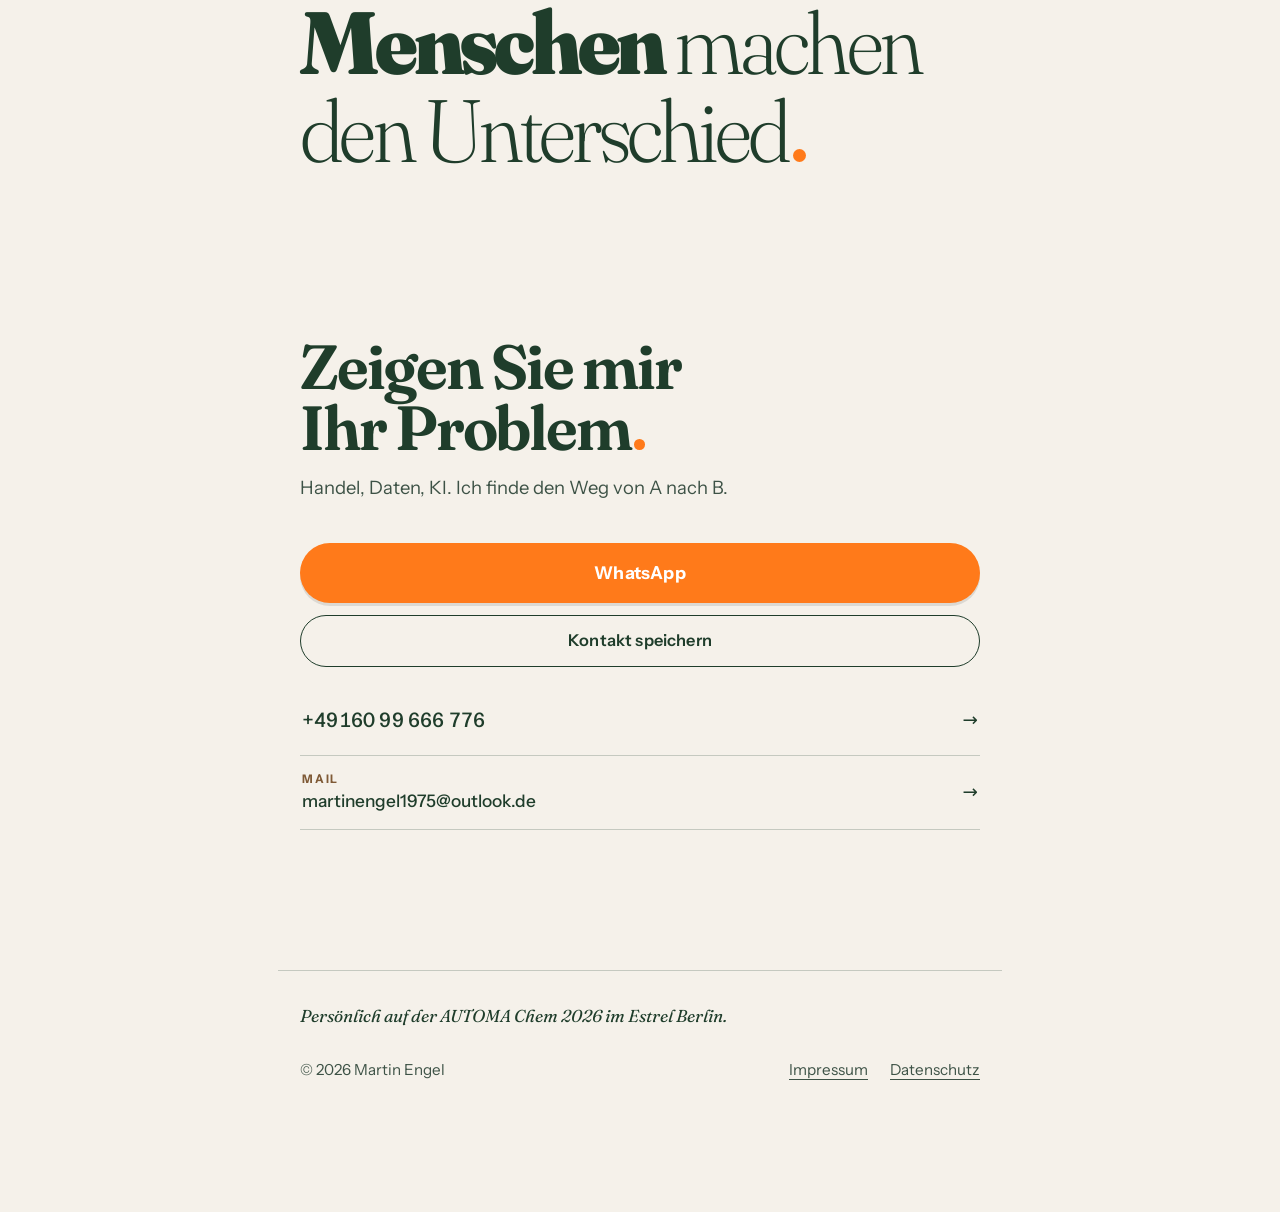
==== commit 74363b4f: "Replace Anrufen with phone number display" ====
--- a/index.html
+++ b/index.html
@@ -75,8 +75,7 @@
           <a class="btn-save" href="martin-engel.vcf" data-i18n="contact.save">Kontakt speichern</a>
           <ul class="contact-list">
             <li>
-              <a href="tel:+4916099666776" data-contact="phone">
-                <span class="cl-label" data-i18n="contact.call">Anrufen</span>
+              <a class="cl-phone-link" href="tel:+4916099666776" data-contact="phone" aria-label="+49160 99 666 776 anrufen">
                 <span class="cl-value cl-phone" data-contact-text="phone">+49160 99 666 776</span>
                 <span class="cl-arrow" aria-hidden="true">→</span>
               </a>
@@ -151,8 +150,7 @@
           <a class="btn-save" href="martin-engel.vcf" data-i18n="contact.save">Kontakt speichern</a>
           <ul class="contact-list">
             <li>
-              <a href="tel:+4916099666776" data-contact="phone">
-                <span class="cl-label" data-i18n="contact.call">Anrufen</span>
+              <a class="cl-phone-link" href="tel:+4916099666776" data-contact="phone" aria-label="+49160 99 666 776 anrufen">
                 <span class="cl-value cl-phone" data-contact-text="phone">+49160 99 666 776</span>
                 <span class="cl-arrow" aria-hidden="true">→</span>
               </a>
--- a/css/style.css
+++ b/css/style.css
@@ -474,6 +474,14 @@
 .cl-phone {
   font-variant-numeric: tabular-nums;
   letter-spacing: 0.01em;
+}
+
+.contact-list a.cl-phone-link {
+  grid-template-areas: "value arrow";
+}
+
+.cl-phone-link .cl-phone {
+  font-size: 1.25rem;
 }
 
 .cl-arrow {
@@ -864,3 +872,43 @@
     font-weight: 760;
   }
 }
+
+/* Breathing Mandarine dots */
+@keyframes pulse {
+  0%, 100% { transform: scale(1); }
+  50% { transform: scale(1.25); }
+}
+
+/* Dots that already use transform for positioning keep their offset */
+@keyframes pulse-route {
+  0%, 100% { transform: translateX(-50%) scale(1); }
+  50% { transform: translateX(-50%) scale(1.25); }
+}
+
+@keyframes pulse-portrait {
+  0%, 100% { transform: translate(-50%, -50%) scale(1); }
+  50% { transform: translate(-50%, -50%) scale(1.25); }
+}
+
+@media (prefers-reduced-motion: no-preference) {
+  .dot {
+    transform-origin: center;
+    animation: pulse 3s ease-in-out infinite;
+  }
+
+  .route-dot {
+    animation: pulse-route 3s ease-in-out infinite;
+  }
+
+  .portrait::after {
+    animation: pulse-portrait 3s ease-in-out infinite;
+  }
+}
+
+@media (prefers-reduced-motion: reduce) {
+  .dot,
+  .route-dot,
+  .portrait::after {
+    animation: none;
+  }
+}
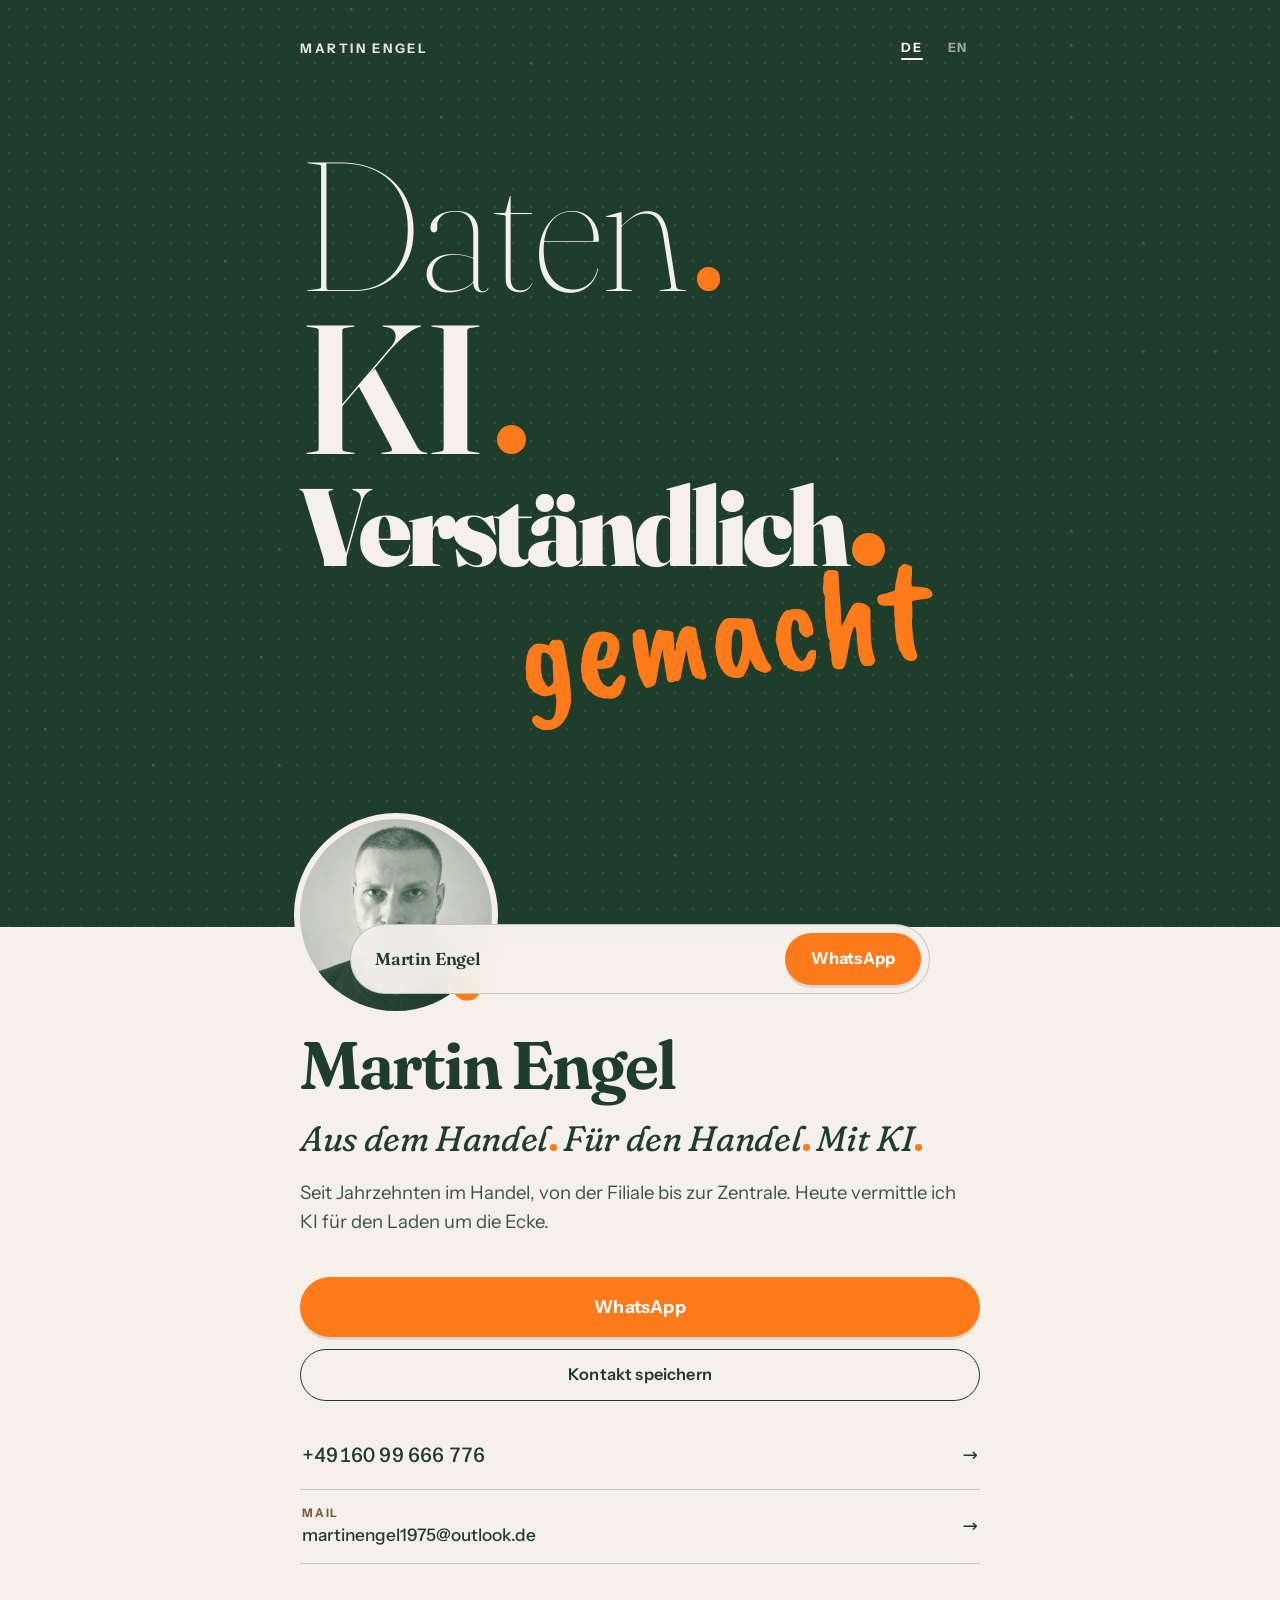
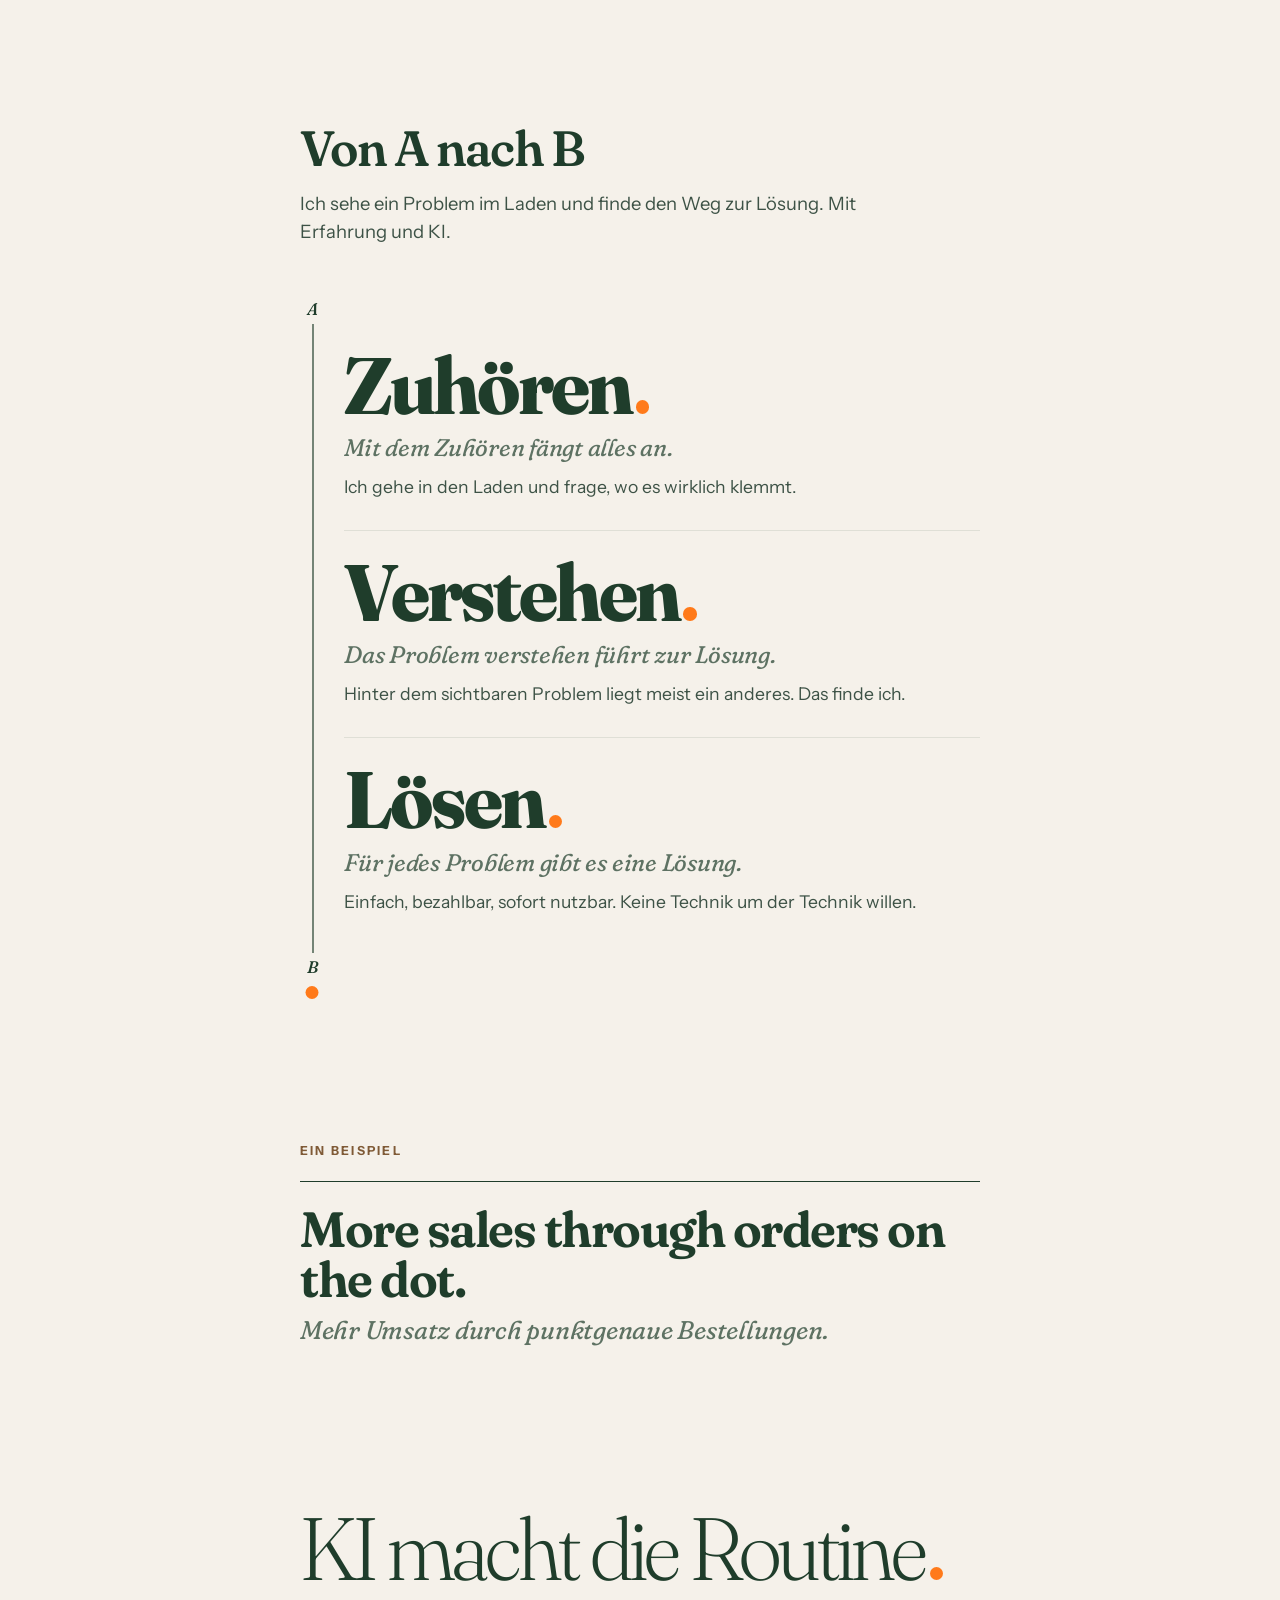
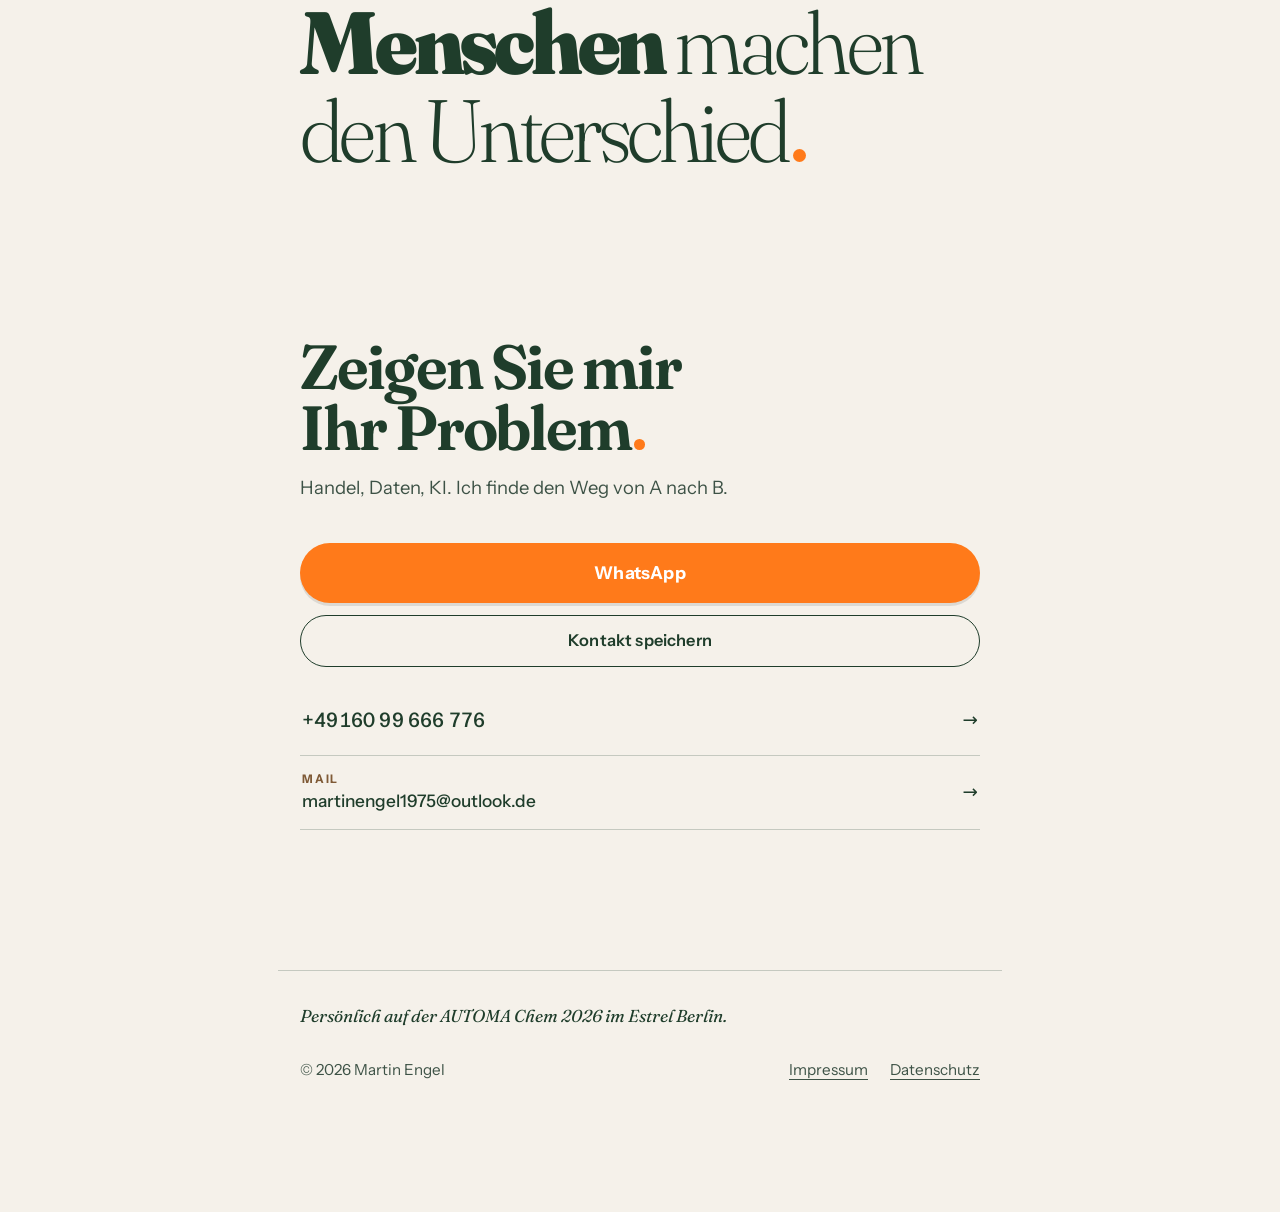
==== commit 6f204491: "Add twinkling light dots to hero background texture" ====
--- a/index.html
+++ b/index.html
@@ -41,6 +41,7 @@
     <a class="skip-link" href="#main" data-i18n="skip">Zum Inhalt springen</a>
 
     <header class="hero">
+      <div class="hero-twinkle" aria-hidden="true"></div>
       <div class="wrap">
         <div class="hero-top">
           <span class="hero-mark">Martin Engel</span>
--- a/css/style.css
+++ b/css/style.css
@@ -192,6 +192,41 @@
   padding-top: max(24px, env(safe-area-inset-top));
   padding-bottom: clamp(100px, 26vw, 150px);
   overflow: hidden;
+}
+
+/* Twinkling lights on the hero dot texture (dots are added by js/main.js) */
+.hero-twinkle {
+  position: absolute;
+  inset: 0;
+  pointer-events: none;
+  z-index: 0;
+}
+
+.twinkle {
+  position: absolute;
+  width: 3px;
+  height: 3px;
+  margin: -1.5px 0 0 -1.5px;
+  border-radius: 50%;
+  background: var(--papier);
+  opacity: 0.09;
+  box-shadow: 0 0 6px 1px rgba(245, 241, 234, 0.35);
+}
+
+@keyframes twinkle {
+  0%, 100% { opacity: 0.09; }
+  45% { opacity: 0.55; }
+  60% { opacity: 0.3; }
+}
+
+@media (prefers-reduced-motion: no-preference) {
+  .twinkle {
+    animation: twinkle var(--t, 6s) ease-in-out var(--d, 0s) infinite;
+  }
+}
+
+@media (prefers-reduced-motion: reduce) {
+  .hero-twinkle { display: none; }
 }
 
 .hero-top {
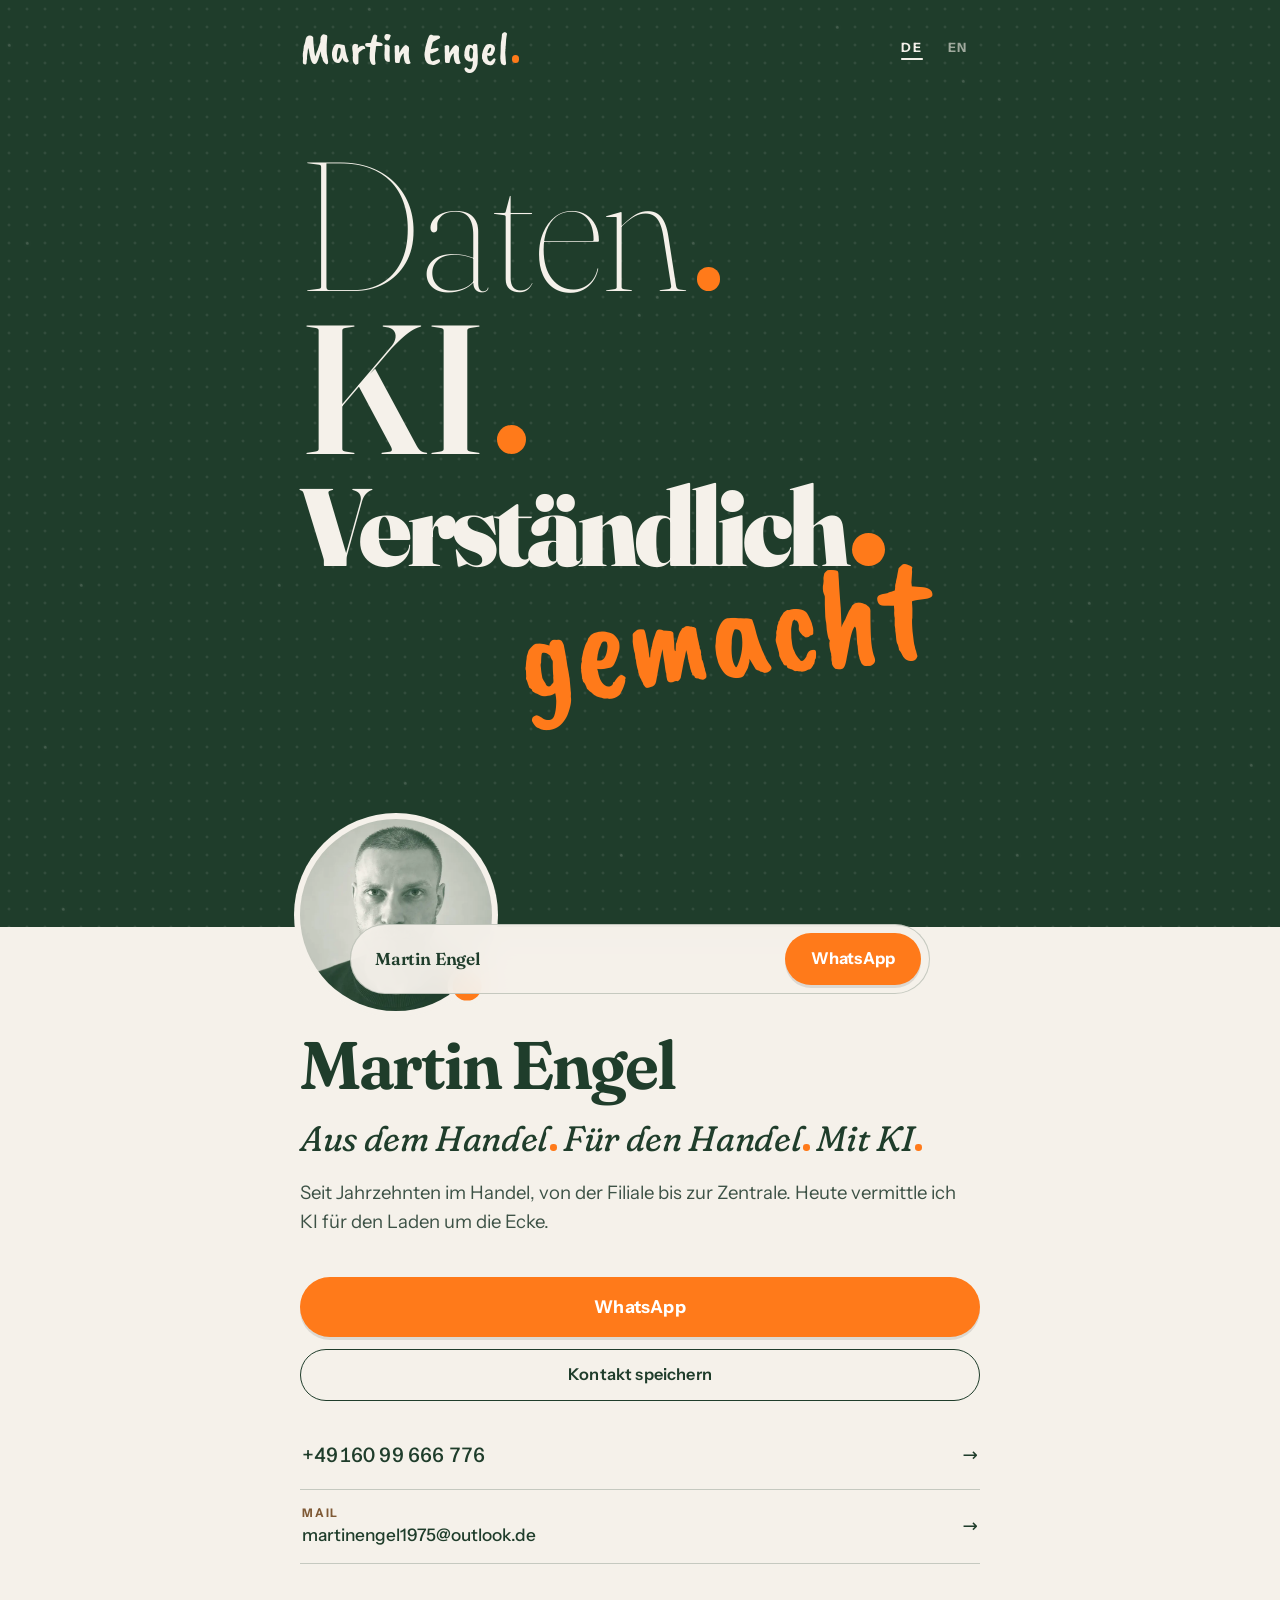
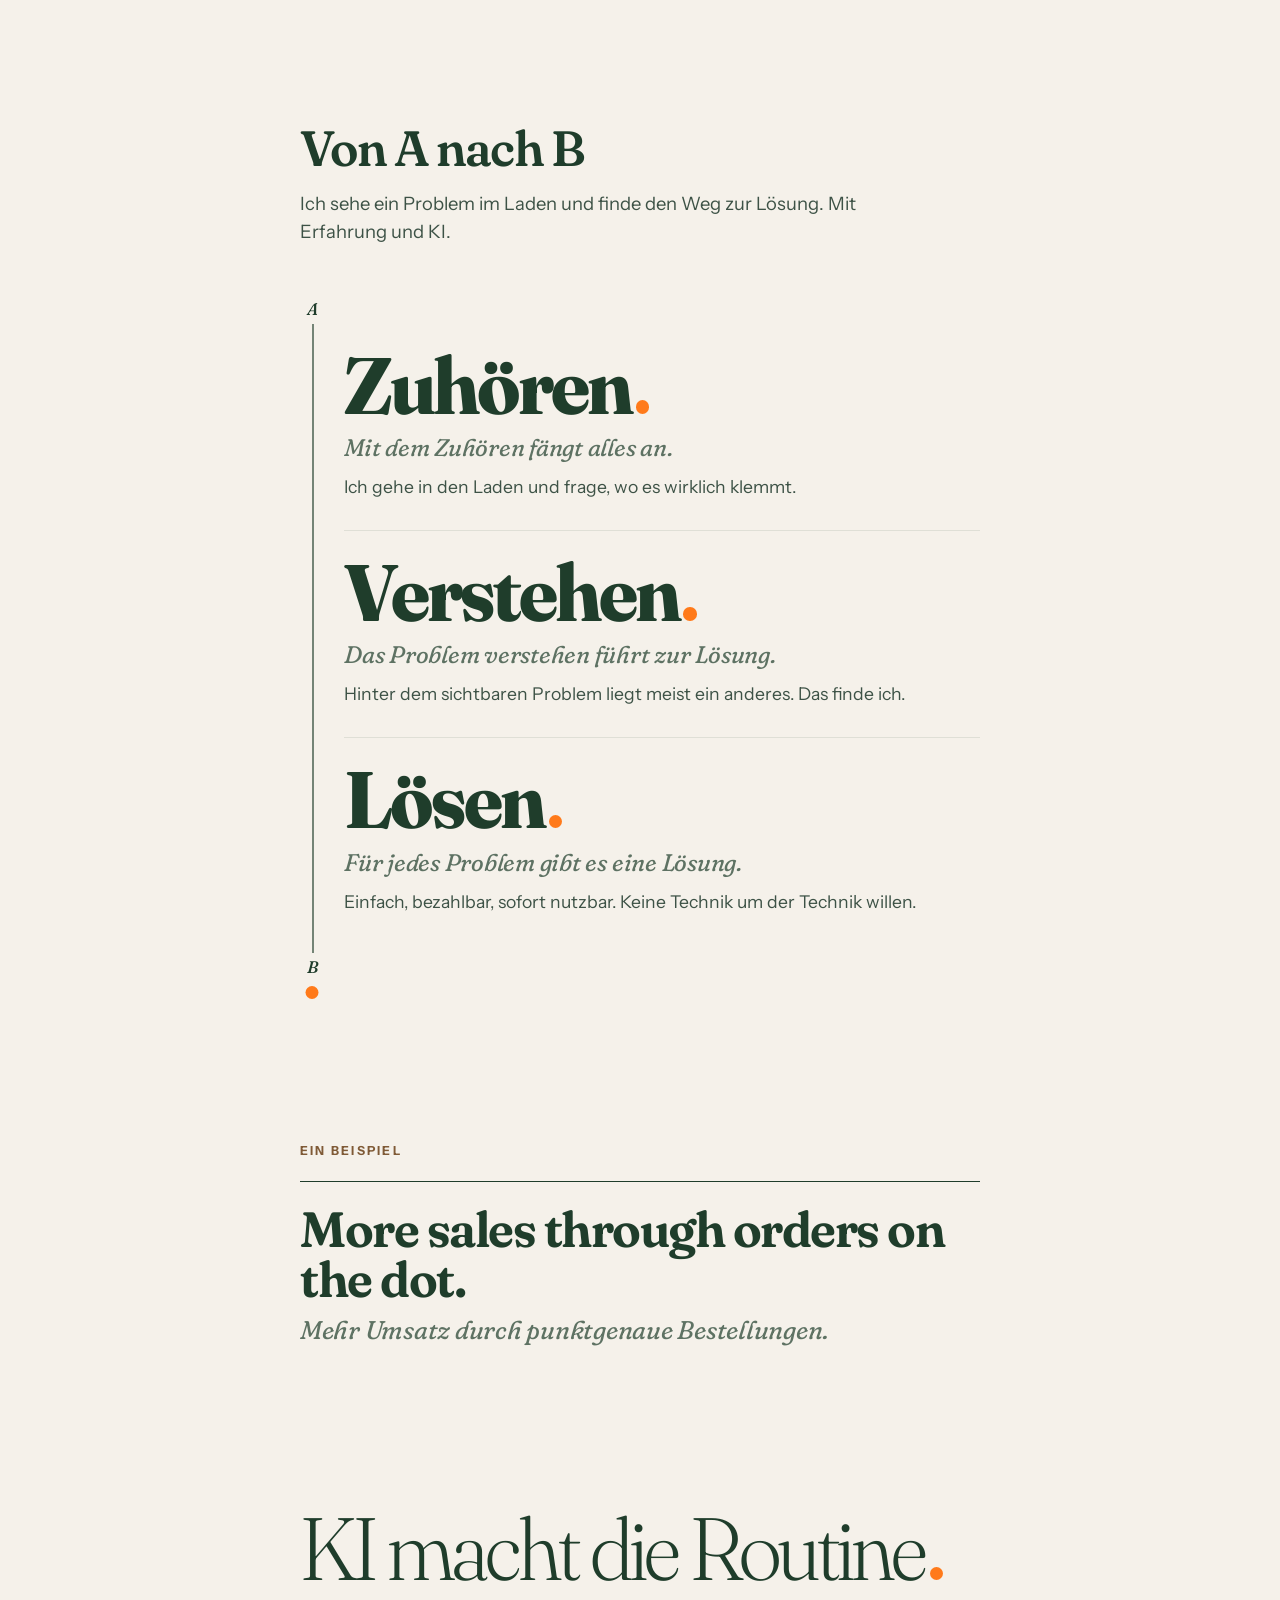
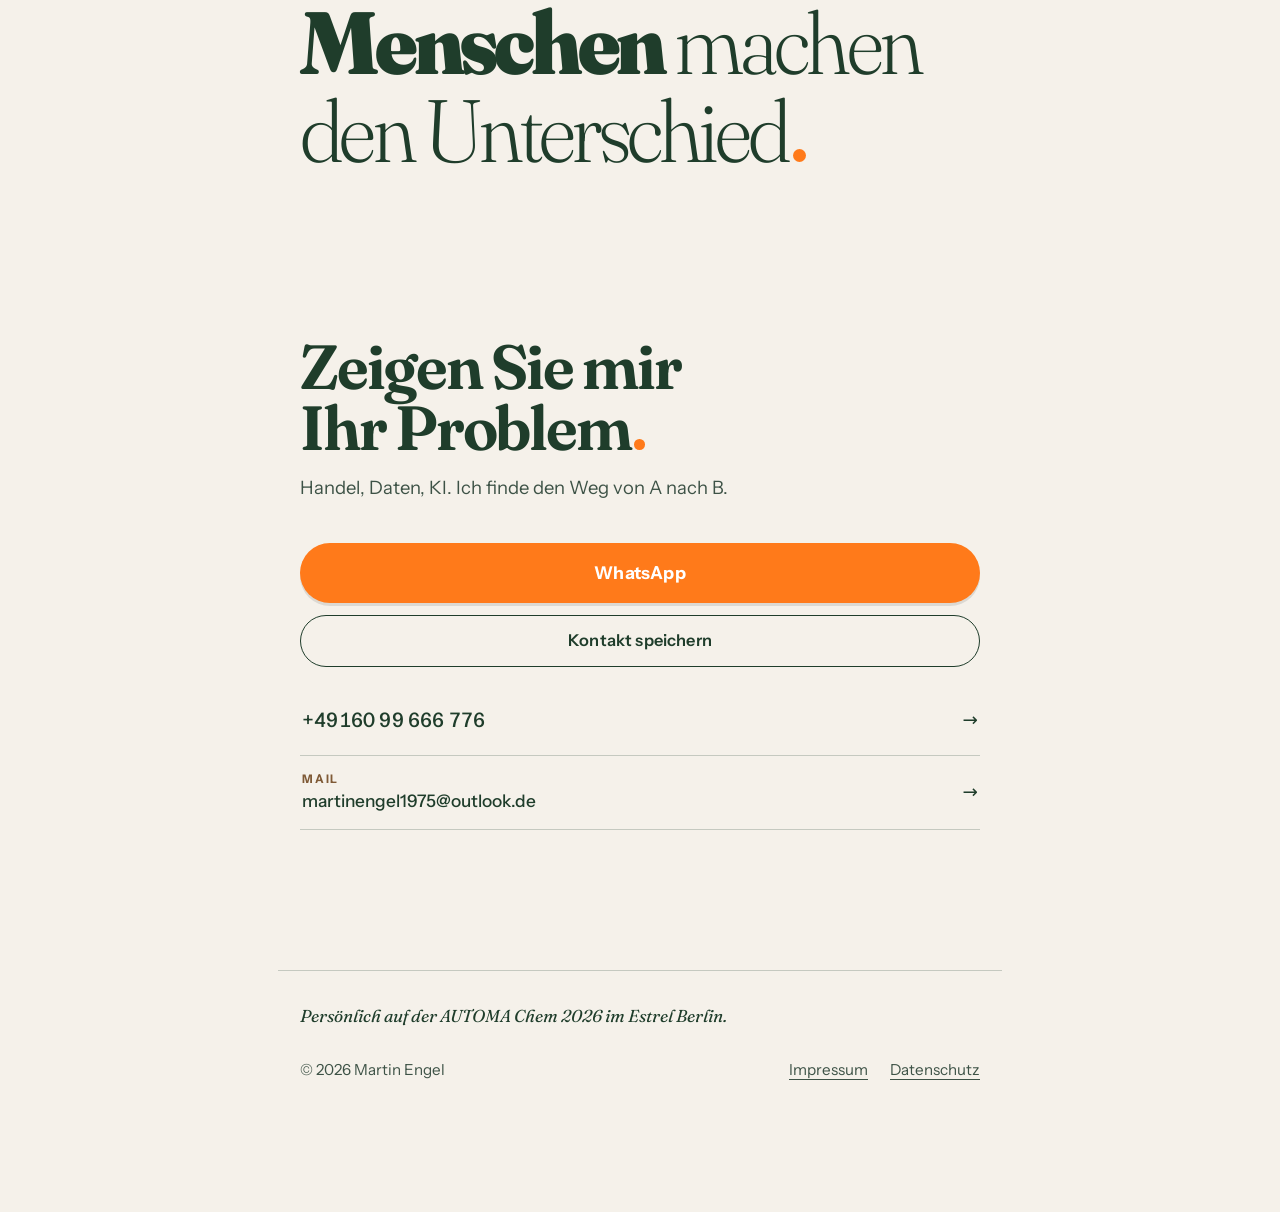
==== commit 5b7399f6: "Make Martin Engel name larger in hero with Caveat Brush and a Mandarine dot" ====
--- a/index.html
+++ b/index.html
@@ -44,7 +44,7 @@
       <div class="hero-twinkle" aria-hidden="true"></div>
       <div class="wrap">
         <div class="hero-top">
-          <span class="hero-mark">Martin Engel</span>
+          <span class="hero-mark hero-name">Martin Engel<span class="dot" aria-hidden="true">.</span></span>
           <div class="lang" role="group" aria-label="Sprache" data-i18n-aria="lang.label">
             <button type="button" class="lang-btn" data-lang="de" aria-pressed="true">DE</button>
             <button type="button" class="lang-btn" data-lang="en" aria-pressed="false">EN</button>
--- a/css/style.css
+++ b/css/style.css
@@ -22,6 +22,15 @@
   font-family: "Instrument Sans";
   src: url("../fonts/instrument-sans.woff2") format("woff2");
   font-weight: 400 700;
+  font-style: normal;
+  font-display: swap;
+}
+
+/* Full name subset, used for the hero name */
+@font-face {
+  font-family: "Caveat Brush Name";
+  src: url("../fonts/caveat-brush.woff2") format("woff2");
+  font-weight: 400;
   font-style: normal;
   font-display: swap;
 }
@@ -214,9 +223,9 @@
 }
 
 @keyframes twinkle {
-  0%, 100% { opacity: 0.09; }
-  45% { opacity: 0.55; }
-  60% { opacity: 0.3; }
+  0%, 100% { opacity: 0.09; transform: scale(1); }
+  45% { opacity: 0.55; transform: scale(1.4); }
+  60% { opacity: 0.3; transform: scale(1.2); }
 }
 
 @media (prefers-reduced-motion: no-preference) {
@@ -246,6 +255,19 @@
   text-transform: uppercase;
   color: rgba(245, 241, 234, 0.92);
 }
+
+/* Name: larger, hand-drawn, Papierweiß on Waldgrün. Mandarine stays on the dot only. */
+.hero-name {
+  font-family: "Caveat Brush Name", var(--script);
+  font-size: clamp(2rem, 9vw, 2.8rem);
+  font-weight: 400;
+  letter-spacing: 0.01em;
+  text-transform: none;
+  line-height: 1;
+  color: var(--papier);
+}
+
+.hero-name .dot { --dot: 0.16em; }
 
 .lang {
   display: inline-flex;
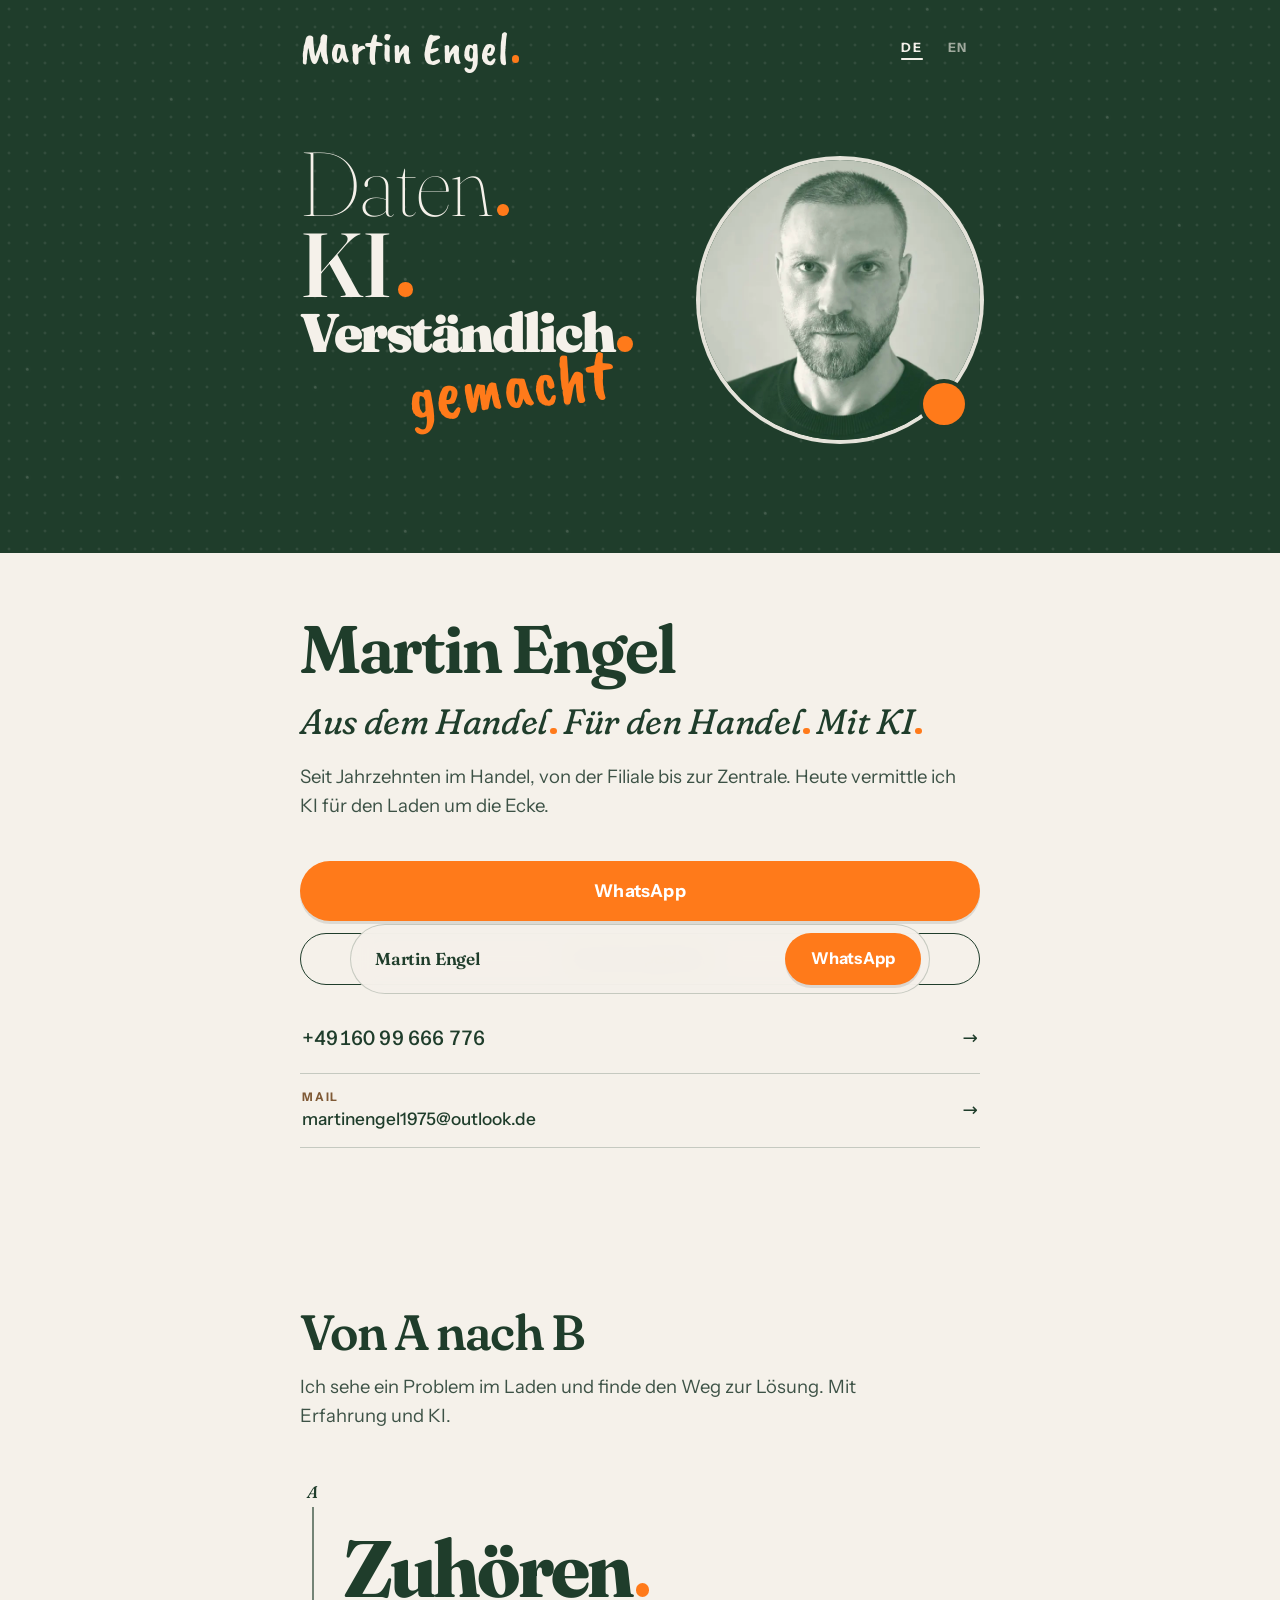
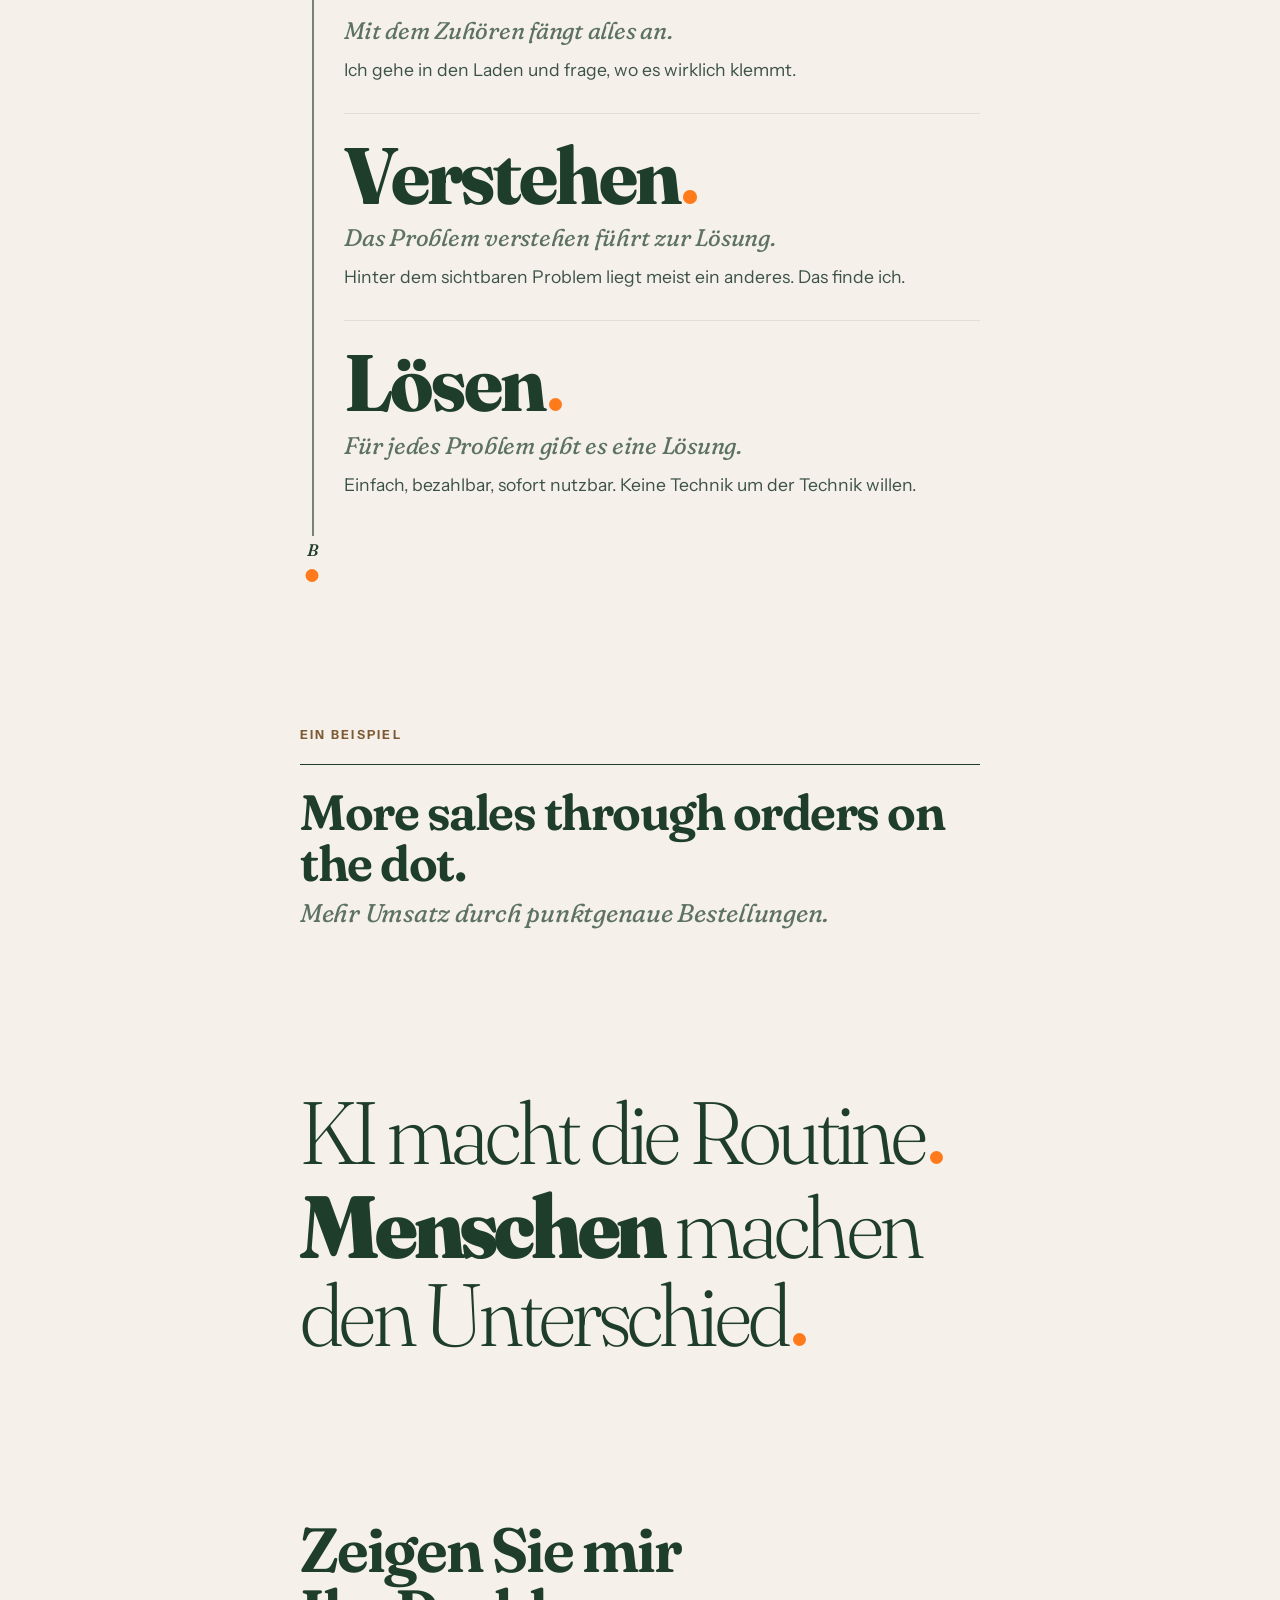
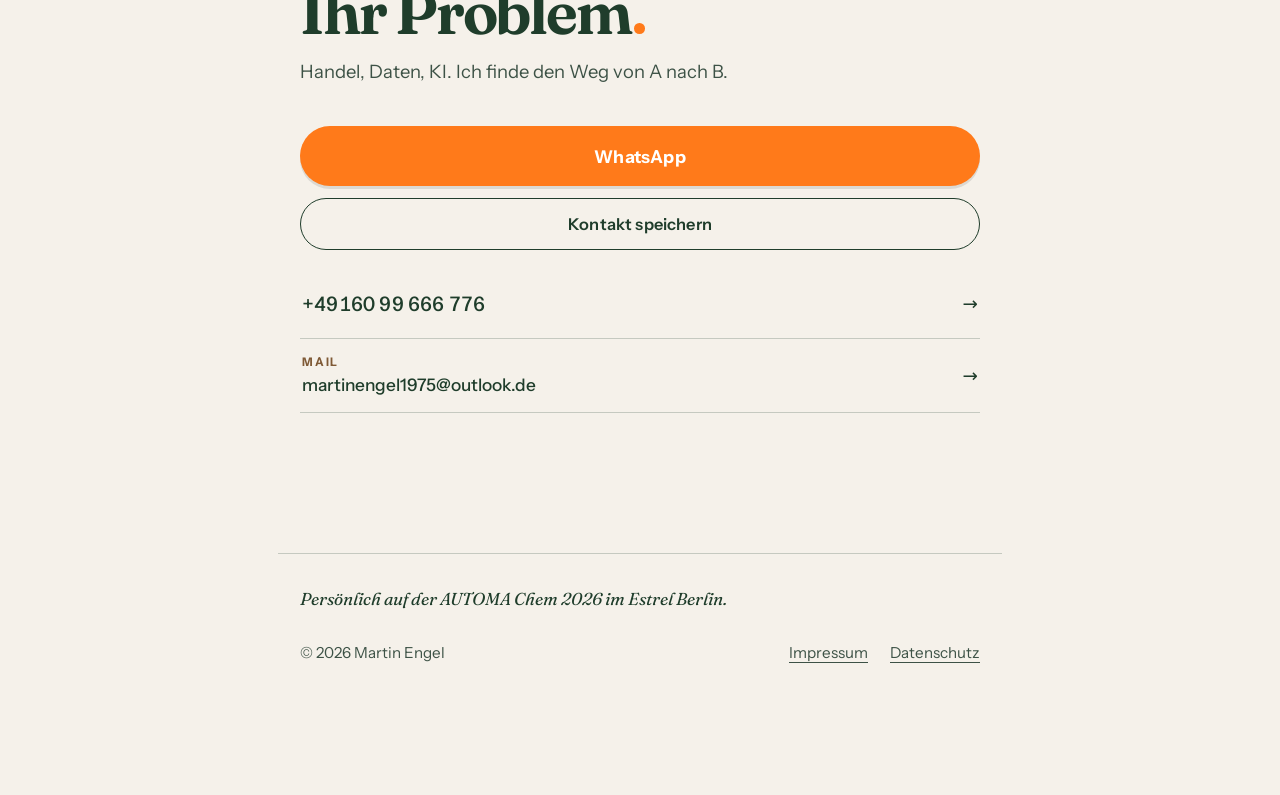
==== commit a7466f29: "Portrait in hero, responsive across phone and desktop" ====
--- a/index.html
+++ b/index.html
@@ -51,6 +51,10 @@
           </div>
         </div>
 
+        <div class="portrait">
+          <img src="images/martin.webp" width="640" height="640" alt="Porträt von Martin Engel" data-i18n-alt="portrait.alt" fetchpriority="high" />
+        </div>
+
         <div class="lockup" role="img" aria-label="Daten. KI. Verständlich gemacht." data-i18n-aria="hero.aria">
           <span class="lw lw-1" aria-hidden="true">Daten<span class="dot">.</span></span>
           <span class="lw lw-2" aria-hidden="true">KI<span class="dot">.</span></span>
@@ -63,9 +67,6 @@
     <main id="main">
       <section class="intro wrap" aria-labelledby="name">
         <div class="intro-head">
-          <div class="portrait">
-            <img src="images/martin.webp" width="640" height="640" alt="Porträt von Martin Engel" data-i18n-alt="portrait.alt" fetchpriority="high" />
-          </div>
           <h1 id="name" data-i18n="name">Martin Engel</h1>
         </div>
         <p class="oneliner" data-i18n="oneliner" data-dots>Aus dem Handel. Für den Handel. Mit KI.</p>
--- a/css/style.css
+++ b/css/style.css
@@ -199,7 +199,7 @@
   background-size: 18px 18px;
   color: var(--papier);
   padding-top: max(24px, env(safe-area-inset-top));
-  padding-bottom: clamp(100px, 26vw, 150px);
+  padding-bottom: clamp(56px, 12vw, 96px);
   overflow: hidden;
 }
 
@@ -369,22 +369,44 @@
   flex-direction: column;
   align-items: flex-start;
   gap: 22px;
-  margin-top: calc(-1 * clamp(72px, 20vw, 108px));
+  margin-top: clamp(40px, 10vw, 64px);
 }
 
 .portrait {
   position: relative;
-  flex: 0 0 auto;
-  width: clamp(128px, 38vw, 192px);
-}
-
+  z-index: 1;
+  width: clamp(112px, 30vw, 168px);
+  margin-top: clamp(20px, 5vw, 32px);
+  border-radius: 50%;
+  overflow: visible;
+}
+
+/* Waldgrün duotone: the photo is already toned; a multiply layer and fine grain keep it warm and real */
 .portrait img {
+  display: block;
   width: 100%;
+  height: auto;
   aspect-ratio: 1;
   border-radius: 50%;
   object-fit: cover;
-  box-shadow: 0 0 0 6px var(--bg);
+  object-position: center 30%;
+  filter: contrast(1.04) saturate(1.1);
+  box-shadow: 0 0 0 4px rgba(245, 241, 234, 0.9);
   background: var(--waldgruen);
+}
+
+.portrait::before {
+  content: "";
+  position: absolute;
+  inset: 0;
+  border-radius: 50%;
+  pointer-events: none;
+  background:
+    url("data:image/svg+xml,%3Csvg xmlns='http://www.w3.org/2000/svg' width='160' height='160'%3E%3Cfilter id='n'%3E%3CfeTurbulence type='fractalNoise' baseFrequency='0.9' numOctaves='2' stitchTiles='stitch'/%3E%3CfeColorMatrix values='0 0 0 0 0.12 0 0 0 0 0.24 0 0 0 0 0.17 0 0 0 0.55 0'/%3E%3C/filter%3E%3Crect width='100%25' height='100%25' filter='url(%23n)'/%3E%3C/svg%3E"),
+    linear-gradient(rgba(31, 61, 43, 0.55), rgba(31, 61, 43, 0.55));
+  background-size: 160px 160px, auto;
+  mix-blend-mode: multiply;
+  opacity: 0.85;
 }
 
 .portrait::after {
@@ -396,7 +418,7 @@
   aspect-ratio: 1;
   border-radius: 50%;
   background: var(--mandarine);
-  box-shadow: 0 0 0 5px var(--bg);
+  box-shadow: 0 0 0 4px var(--waldgruen);
   transform: translate(-50%, -50%);
 }
 
@@ -969,3 +991,27 @@
     animation: none;
   }
 }
+
+/* Portrait in hero: stacked and small on phones, beside the type stack on wider screens */
+@media (max-width: 359px) {
+  .portrait { width: 96px; margin-top: 16px; }
+}
+
+@media (min-width: 900px) {
+  .hero > .wrap {
+    display: grid;
+    grid-template-columns: 1fr auto;
+    grid-template-areas:
+      "top top"
+      "lockup portrait";
+    column-gap: clamp(32px, 5vw, 72px);
+    align-items: center;
+  }
+  .hero-top { grid-area: top; }
+  .lockup { grid-area: lockup; }
+  .portrait {
+    grid-area: portrait;
+    width: clamp(200px, 22vw, 280px);
+    margin-top: clamp(40px, 11vw, 72px);
+  }
+}
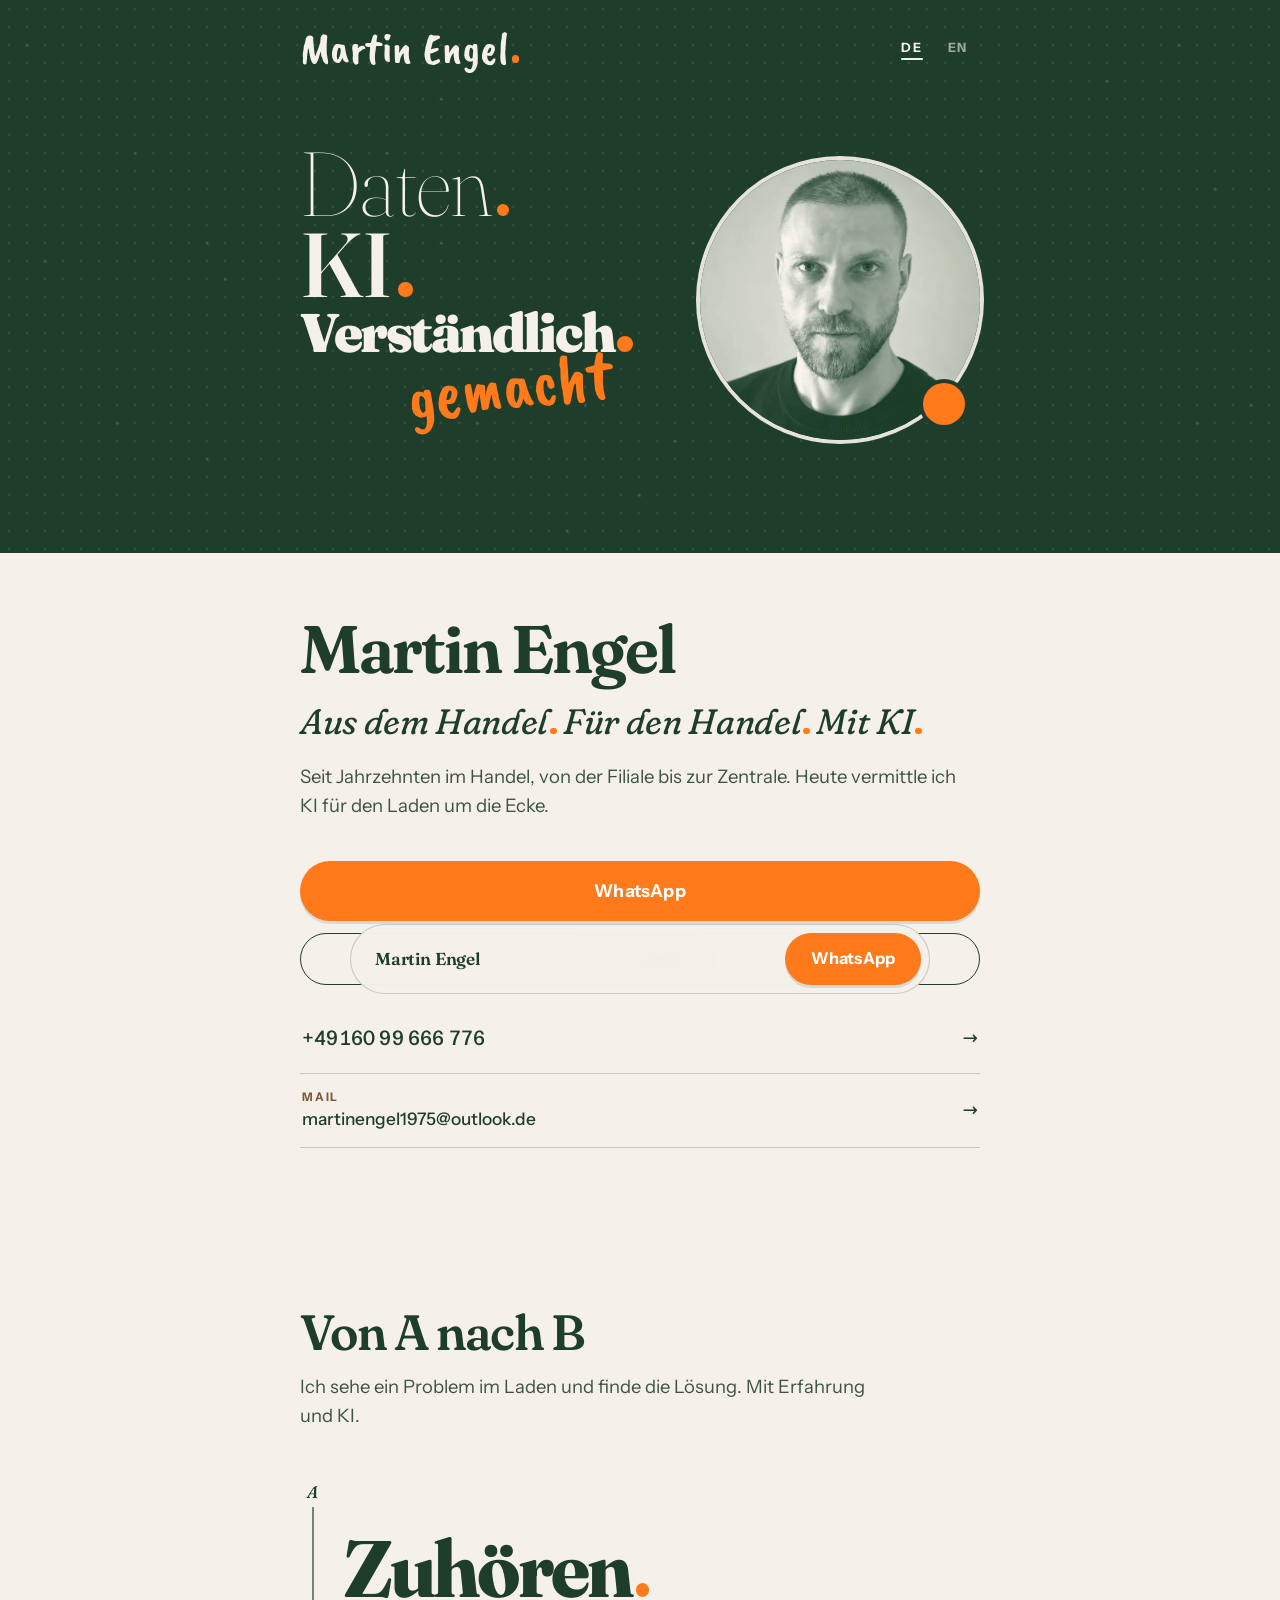
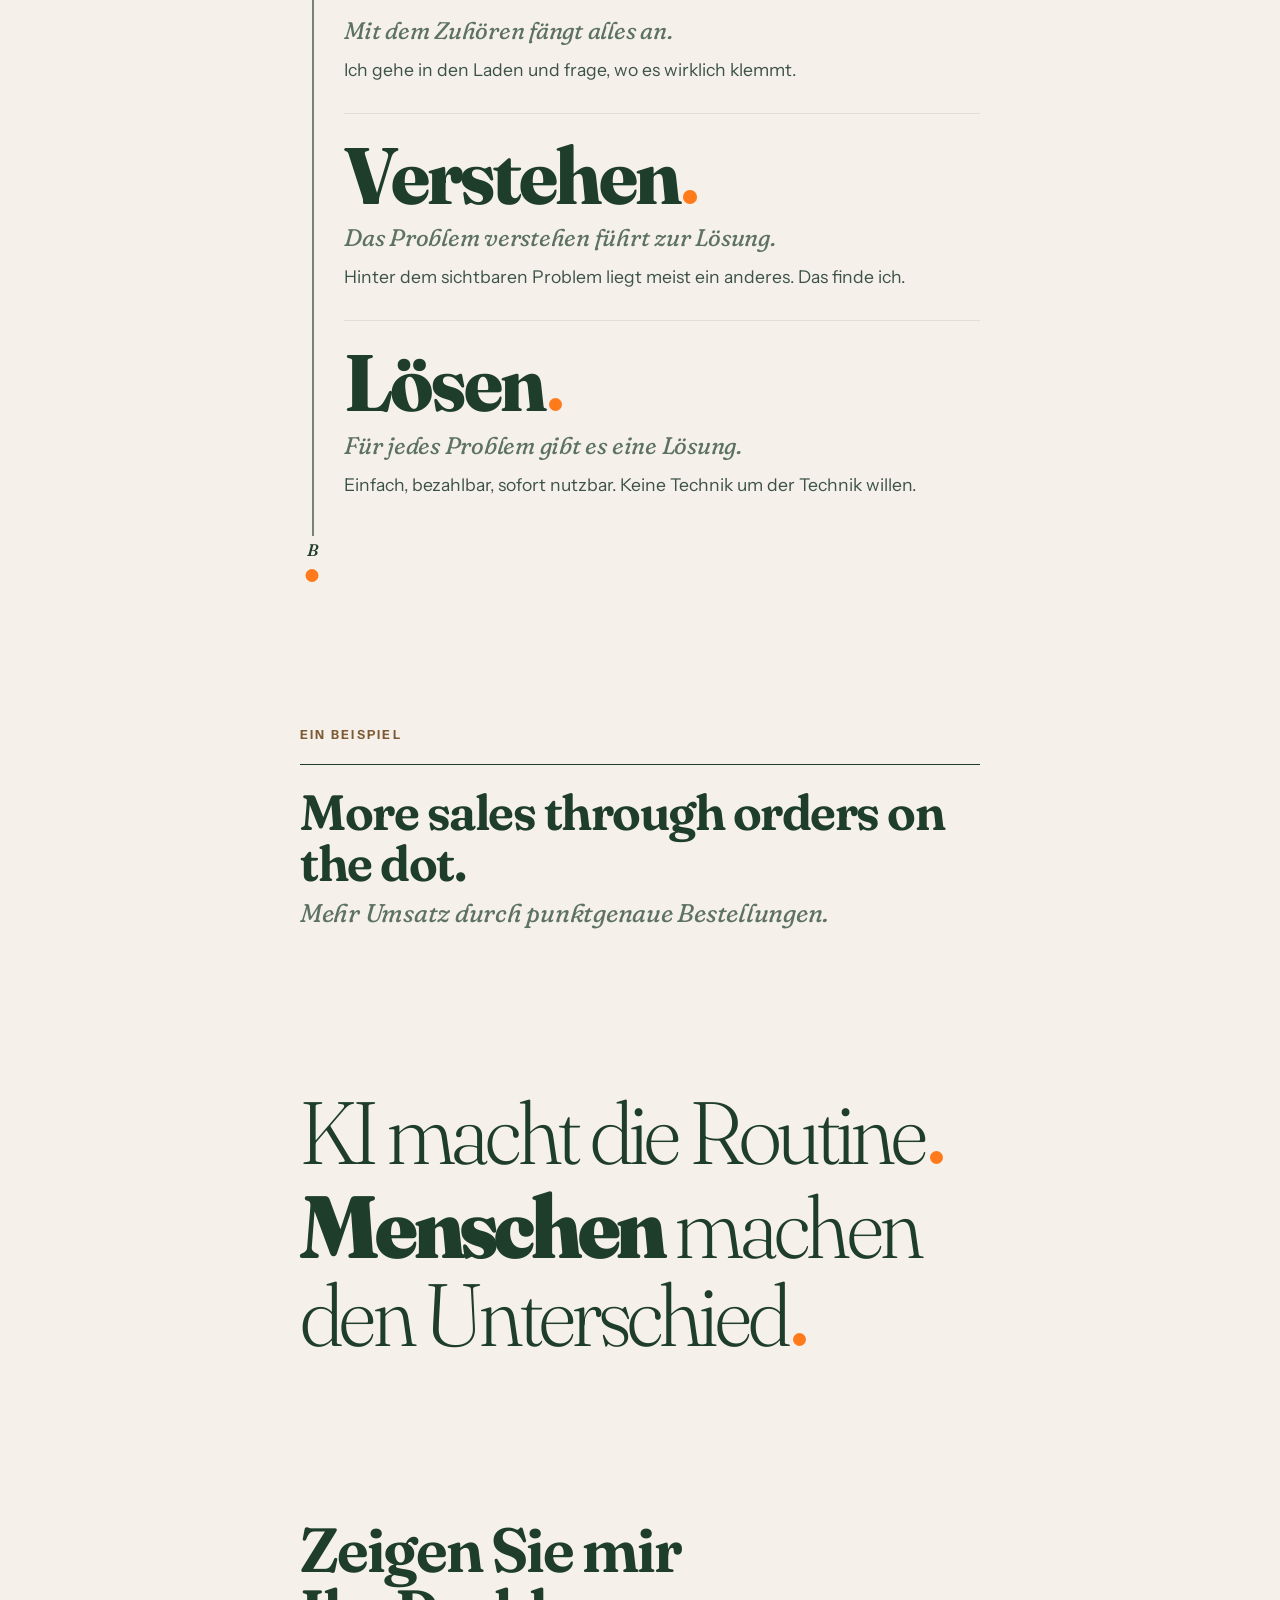
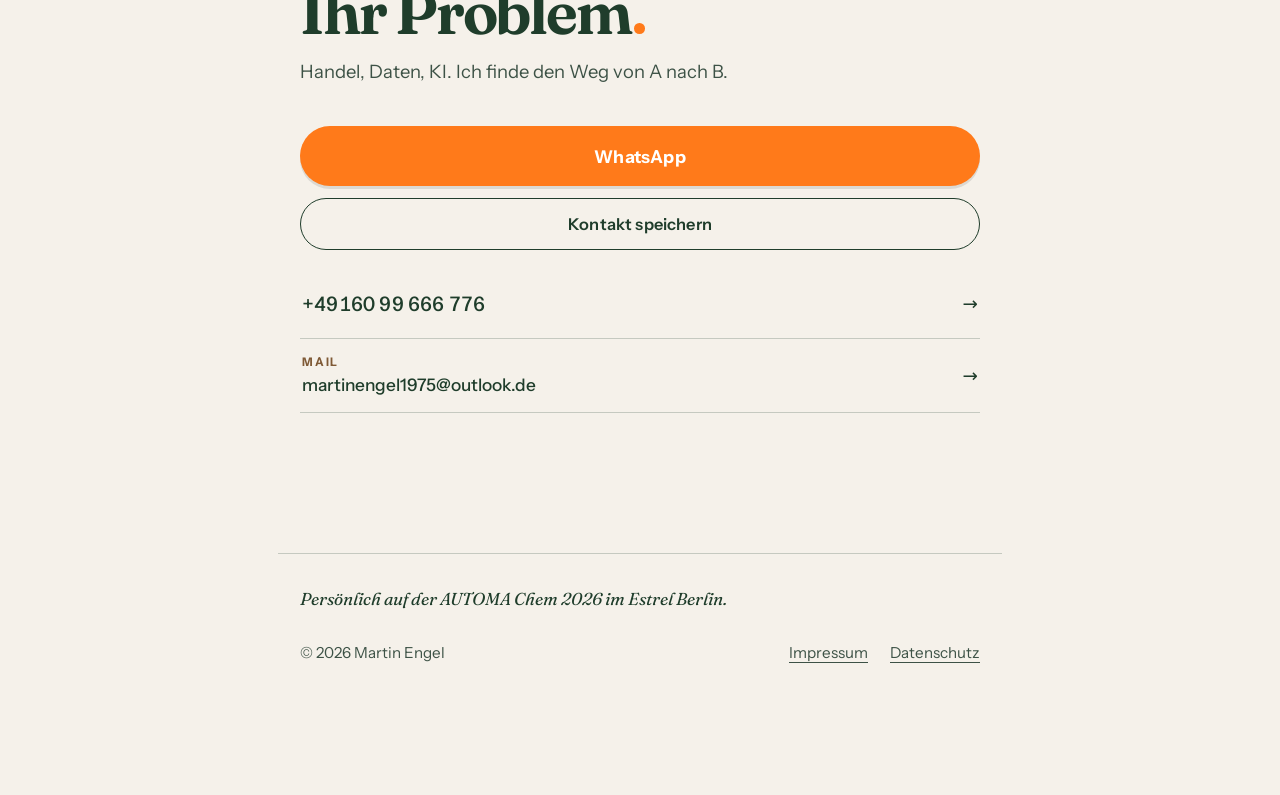
==== commit 920a4f24: "Sync atob lead fallback in index.html" ====
--- a/index.html
+++ b/index.html
@@ -102,7 +102,7 @@
 
       <section class="atob wrap" aria-labelledby="atob-title">
         <h2 id="atob-title" class="section-title" data-i18n="atob.title">Von A nach B</h2>
-        <p class="lead" data-i18n="atob.lead">Ich sehe ein Problem im Laden und finde den Weg zur Lösung. Mit Erfahrung und KI.</p>
+        <p class="lead" data-i18n="atob.lead">Ich sehe ein Problem im Laden und finde die Lösung. Mit Erfahrung und KI.</p>
 
         <div class="route">
           <span class="route-end route-a" aria-hidden="true">A</span>
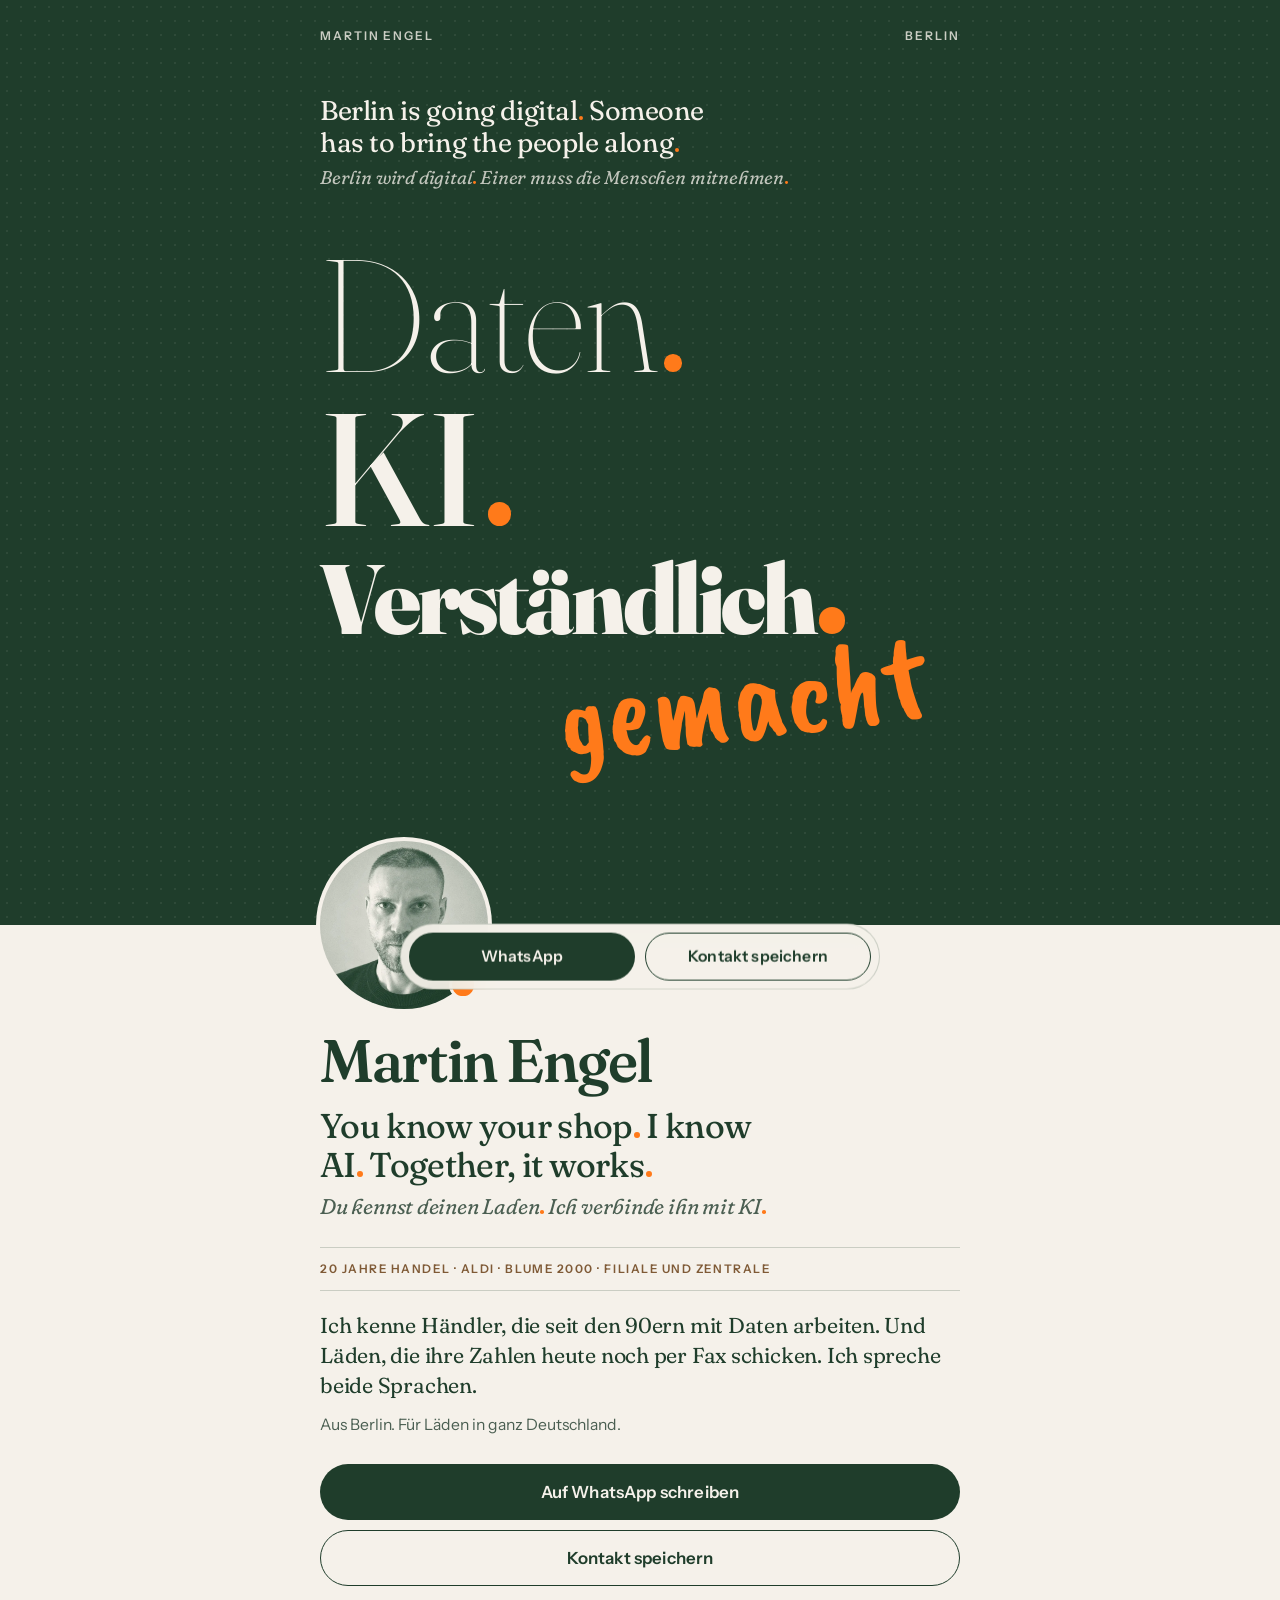
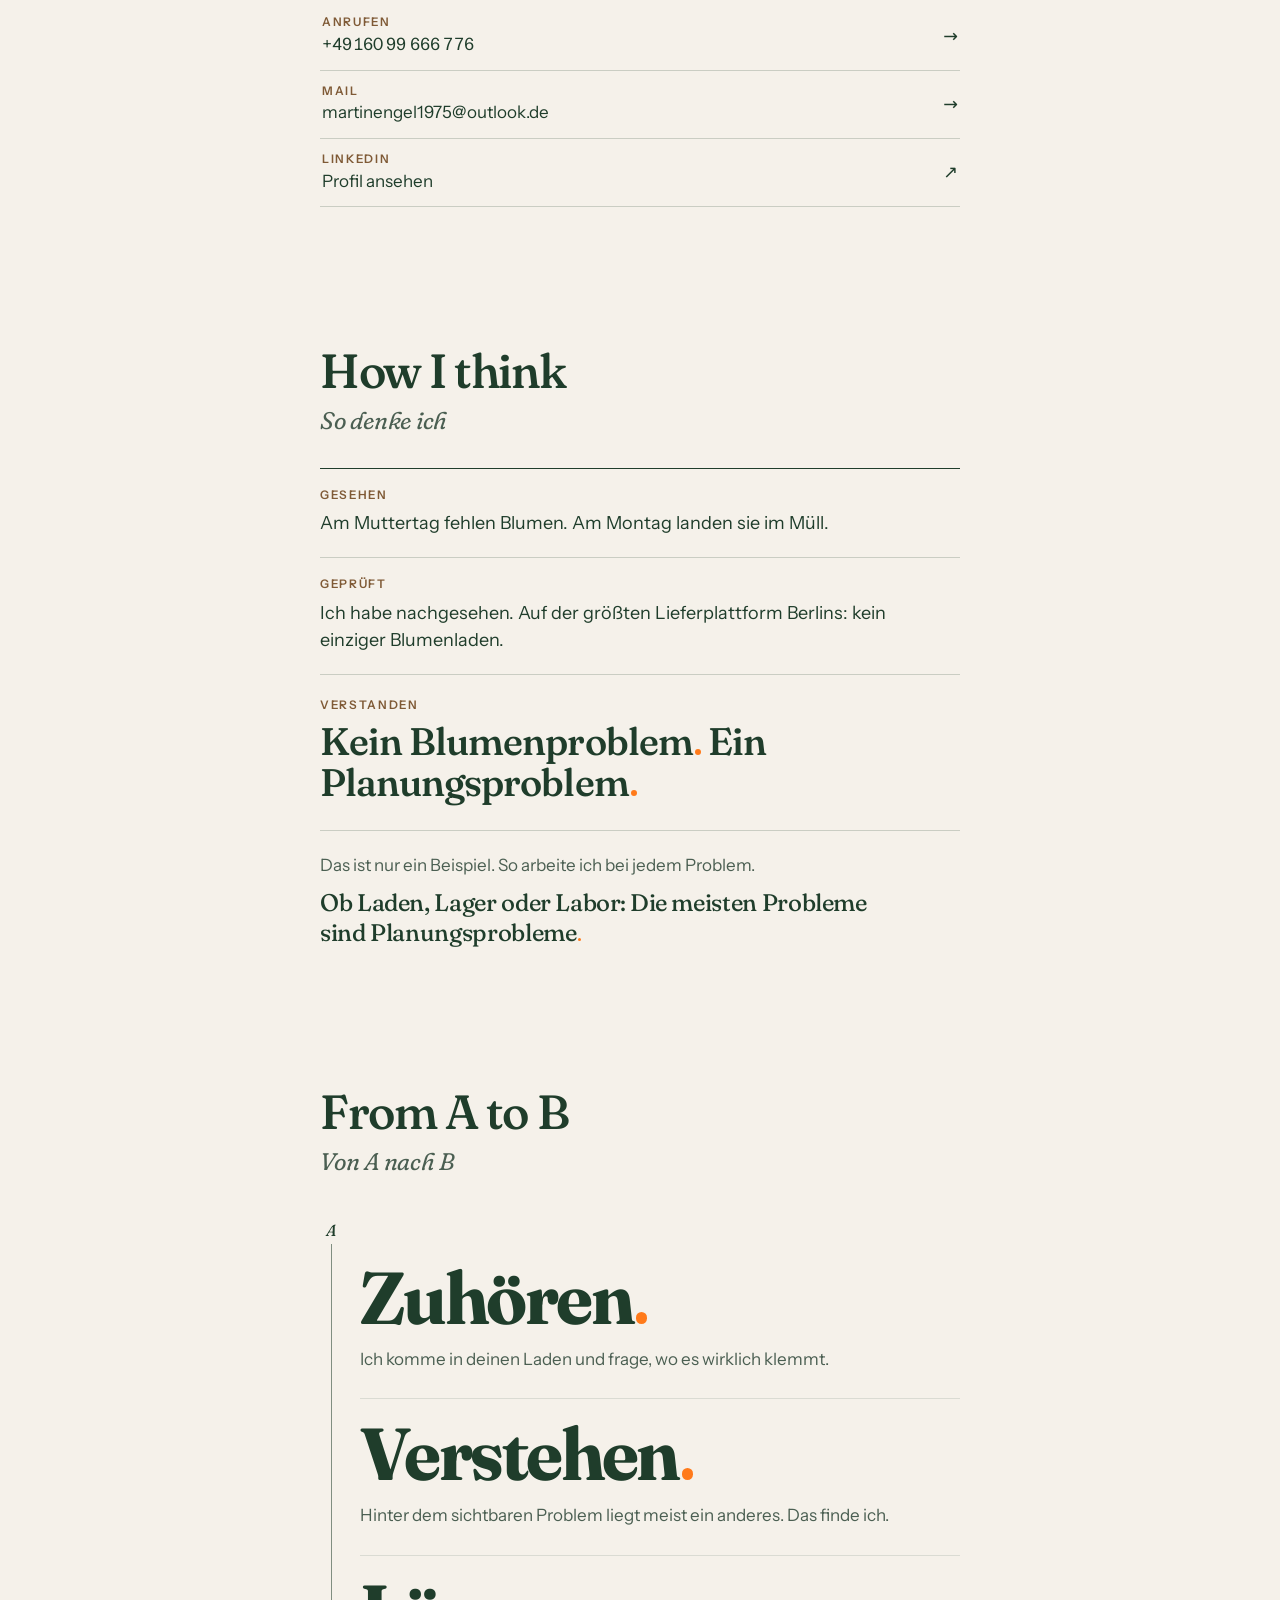
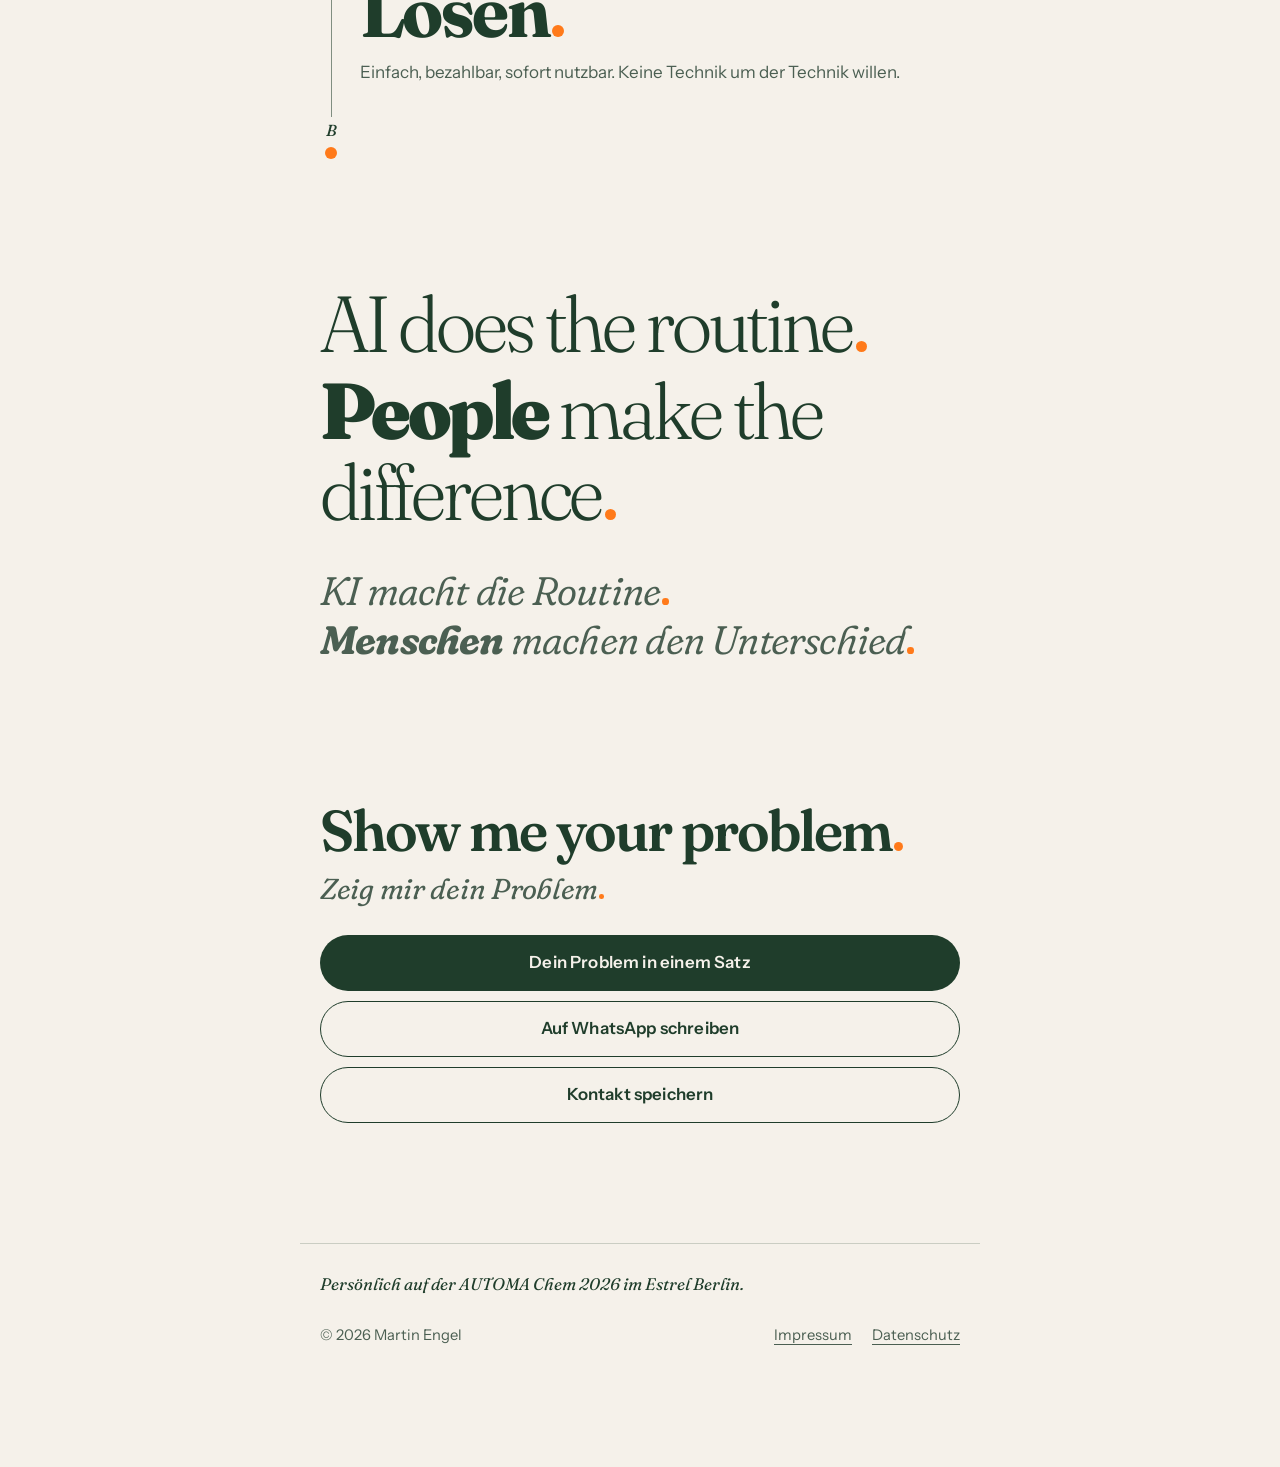
==== commit 7d31e460: "Rebuild page around Martin as the product Bilingual headline pairs (English with the German line ben" ====
--- a/index.html
+++ b/index.html
@@ -3,22 +3,23 @@
   <head>
     <meta charset="UTF-8" />
     <meta name="viewport" content="width=device-width, initial-scale=1, viewport-fit=cover" />
-    <title data-i18n="meta.title">Martin Engel. Aus dem Handel. Für den Handel. Mit KI.</title>
-    <meta name="description" data-i18n-content="meta.description" content="Martin Engel verbindet jahrzehntelange Erfahrung im Handel mit KI. Er findet für Läden den Weg vom Problem zur Lösung." />
+    <title data-i18n="meta.title">Martin Engel. You know your shop. I know AI.</title>
+    <meta name="description" content="Martin Engel: 20 Jahre Handel, von der Filiale bis zur Zentrale. Er verbindet Läden mit KI. 20 years in retail, connecting shops with AI." />
     <meta name="author" content="Martin Engel" />
 
     <meta property="og:type" content="profile" />
     <meta property="og:locale" content="de_DE" />
-    <meta property="og:title" content="Martin Engel. Aus dem Handel. Für den Handel. Mit KI." />
-    <meta property="og:description" content="Seit Jahrzehnten im Handel. Heute vermittle ich KI für den Laden um die Ecke." />
+    <meta property="og:locale:alternate" content="en_US" />
+    <meta property="og:title" content="Martin Engel. You know your shop. I know AI." />
+    <meta property="og:description" content="20 Jahre Handel. Aldi, Blume 2000. Du kennst deinen Laden. Ich verbinde ihn mit KI." />
     <meta property="og:url" content="https://eduardosopalda.github.io/on-the-dot/" />
     <meta property="og:image" content="https://eduardosopalda.github.io/on-the-dot/images/og.png" />
     <meta property="og:image:width" content="1200" />
     <meta property="og:image:height" content="630" />
     <meta property="og:image:alt" content="Martin Engel. Daten. KI. Verständlich gemacht." />
     <meta name="twitter:card" content="summary_large_image" />
-    <meta name="twitter:title" content="Martin Engel. Aus dem Handel. Für den Handel. Mit KI." />
-    <meta name="twitter:description" content="Seit Jahrzehnten im Handel. Heute vermittle ich KI für den Laden um die Ecke." />
+    <meta name="twitter:title" content="Martin Engel. You know your shop. I know AI." />
+    <meta name="twitter:description" content="20 years in retail. Aldi, Blume 2000. Connecting shops with AI." />
     <meta name="twitter:image" content="https://eduardosopalda.github.io/on-the-dot/images/og.png" />
 
     <meta name="theme-color" content="#1F3D2B" />
@@ -32,6 +33,7 @@
     <link rel="apple-touch-icon" href="icons/apple-touch-icon.png" />
 
     <link rel="preload" href="fonts/fraunces.woff2" as="font" type="font/woff2" crossorigin />
+    <link rel="preload" href="fonts/fraunces-italic.woff2" as="font" type="font/woff2" crossorigin />
     <link rel="preload" href="fonts/instrument-sans.woff2" as="font" type="font/woff2" crossorigin />
     <link rel="preload" href="fonts/caveat-brush-gemacht.woff2" as="font" type="font/woff2" crossorigin />
     <link rel="stylesheet" href="css/style.css" />
@@ -41,19 +43,16 @@
     <a class="skip-link" href="#main" data-i18n="skip">Zum Inhalt springen</a>
 
     <header class="hero">
-      <div class="hero-twinkle" aria-hidden="true"></div>
       <div class="wrap">
         <div class="hero-top">
-          <span class="hero-mark hero-name">Martin Engel<span class="dot" aria-hidden="true">.</span></span>
-          <div class="lang" role="group" aria-label="Sprache" data-i18n-aria="lang.label">
-            <button type="button" class="lang-btn" data-lang="de" aria-pressed="true">DE</button>
-            <button type="button" class="lang-btn" data-lang="en" aria-pressed="false">EN</button>
-          </div>
-        </div>
-
-        <div class="portrait">
-          <img src="images/martin.webp" width="640" height="640" alt="Porträt von Martin Engel" data-i18n-alt="portrait.alt" fetchpriority="high" />
-        </div>
+          <span class="hero-mark">Martin Engel</span>
+          <span class="hero-mark" data-i18n="hero.place">Berlin</span>
+        </div>
+
+        <p class="opening pair">
+          <span class="pair-en" lang="en" data-i18n="opening.en" data-dots>Berlin is going digital. Someone has to bring the people along.</span>
+          <span class="pair-de" data-i18n="opening.de" data-dots>Berlin wird digital. Einer muss die Menschen mitnehmen.</span>
+        </p>
 
         <div class="lockup" role="img" aria-label="Daten. KI. Verständlich gemacht." data-i18n-aria="hero.aria">
           <span class="lw lw-1" aria-hidden="true">Daten<span class="dot">.</span></span>
@@ -67,32 +66,43 @@
     <main id="main">
       <section class="intro wrap" aria-labelledby="name">
         <div class="intro-head">
+          <div class="portrait">
+            <img src="images/martin.webp" width="640" height="640" alt="Porträt von Martin Engel" data-i18n-alt="portrait.alt" fetchpriority="high" />
+          </div>
           <h1 id="name" data-i18n="name">Martin Engel</h1>
         </div>
-        <p class="oneliner" data-i18n="oneliner" data-dots>Aus dem Handel. Für den Handel. Mit KI.</p>
-        <p class="intro-text" data-i18n="intro">Seit Jahrzehnten im Handel, von der Filiale bis zur Zentrale. Heute vermittle ich KI für den Laden um die Ecke.</p>
+
+        <p class="promise pair">
+          <span class="pair-en" lang="en" data-i18n="promise.en" data-dots>You know your shop. I&nbsp;know AI. Together, it works.</span>
+          <span class="pair-de" data-i18n="promise.de" data-dots>Du kennst deinen Laden. Ich verbinde ihn mit KI.</span>
+        </p>
+
+        <p class="proof-strip" data-i18n="proof.strip">20&nbsp;Jahre&nbsp;Handel&nbsp;· Aldi&nbsp;· Blume&nbsp;2000&nbsp;· Filiale&nbsp;und&nbsp;Zentrale</p>
+        <p class="proof-line" data-i18n="proof.line">Ich kenne Händler, die seit den 90ern mit Daten arbeiten. Und Läden, die ihre Zahlen heute noch per Fax schicken. Ich spreche beide Sprachen.</p>
+        <p class="reach" data-i18n="reach">Aus Berlin. Für Läden in ganz Deutschland.</p>
 
         <div class="contact" id="contact-top">
-          <a class="btn-primary" href="https://wa.me/4916099666776?text=Hallo%20Martin%2C%20wir%20haben%20uns%20auf%20der%20AUTOMA%20Chem%20getroffen.%20Mein%20Thema%3A%20" target="_blank" rel="noopener">WhatsApp</a>
-          <a class="btn-save" href="martin-engel.vcf" data-i18n="contact.save">Kontakt speichern</a>
+          <a class="btn btn-primary" href="https://wa.me/4916099666776" data-contact="whatsapp" target="_blank" rel="noopener noreferrer" data-i18n="cta.whatsapp">Auf WhatsApp schreiben</a>
+          <a class="btn btn-secondary" href="martin-engel.vcf" data-i18n="cta.save">Kontakt speichern</a>
           <ul class="contact-list">
             <li>
-              <a class="cl-phone-link" href="tel:+4916099666776" data-contact="phone" aria-label="+49160 99 666 776 anrufen">
+              <a href="tel:+4916099666776" data-contact="phone">
+                <span class="cl-label" data-i18n="cta.call">Anrufen</span>
                 <span class="cl-value cl-phone" data-contact-text="phone">+49160 99 666 776</span>
                 <span class="cl-arrow" aria-hidden="true">→</span>
               </a>
             </li>
             <li>
               <a href="mailto:martinengel1975@outlook.de" data-contact="email">
-                <span class="cl-label" data-i18n="contact.mail">Mail</span>
+                <span class="cl-label" data-i18n="cta.mail">Mail</span>
                 <span class="cl-value" data-contact-text="email">martinengel1975@outlook.de</span>
                 <span class="cl-arrow" aria-hidden="true">→</span>
               </a>
             </li>
-            <li data-linkedin hidden>
-              <a href="#" data-contact="linkedin" target="_blank" rel="noopener noreferrer">
-                <span class="cl-label" data-i18n="contact.linkedin">LinkedIn</span>
-                <span class="cl-value" data-i18n="contact.linkedinValue">Profil ansehen</span>
+            <li>
+              <a href="https://www.linkedin.com/in/martin-engel-berlin" data-contact="linkedin" target="_blank" rel="noopener noreferrer">
+                <span class="cl-label" data-i18n="cta.linkedin">LinkedIn</span>
+                <span class="cl-value" data-i18n="cta.linkedinValue">Profil ansehen</span>
                 <span class="cl-arrow" aria-hidden="true">↗</span>
               </a>
             </li>
@@ -100,26 +110,52 @@
         </div>
       </section>
 
+      <section class="think wrap" aria-labelledby="think-title">
+        <h2 id="think-title" class="section-title pair">
+          <span class="pair-en" lang="en" data-i18n="think.en">How I think</span>
+          <span class="pair-de" data-i18n="think.de">So denke ich</span>
+        </h2>
+
+        <div class="story-list" id="examples">
+          <article class="story">
+            <div class="beat">
+              <span class="beat-label">Gesehen</span>
+              <p class="beat-text">Am Muttertag fehlen Blumen. Am Montag landen sie im Müll.</p>
+            </div>
+            <div class="beat">
+              <span class="beat-label">Geprüft</span>
+              <p class="beat-text">Ich habe nachgesehen. Auf der größten Lieferplattform Berlins: kein einziger Blumenladen.</p>
+            </div>
+            <div class="beat beat-insight">
+              <span class="beat-label">Verstanden</span>
+              <p class="beat-text" data-dots>Kein Blumenproblem. Ein Planungsproblem.</p>
+            </div>
+          </article>
+        </div>
+
+        <p class="think-closing" data-i18n="think.closing">Das ist nur ein Beispiel. So arbeite ich bei jedem Problem.</p>
+        <p class="think-bridge" data-i18n="think.bridge" data-dots>Ob Laden, Lager oder Labor: Die meisten Probleme sind Planungsprobleme.</p>
+      </section>
+
       <section class="atob wrap" aria-labelledby="atob-title">
-        <h2 id="atob-title" class="section-title" data-i18n="atob.title">Von A nach B</h2>
-        <p class="lead" data-i18n="atob.lead">Ich sehe ein Problem im Laden und finde die Lösung. Mit Erfahrung und KI.</p>
+        <h2 id="atob-title" class="section-title pair">
+          <span class="pair-en" lang="en" data-i18n="atob.en">From A to B</span>
+          <span class="pair-de" data-i18n="atob.de">Von A nach B</span>
+        </h2>
 
         <div class="route">
           <span class="route-end route-a" aria-hidden="true">A</span>
           <ol class="steps">
             <li class="step">
               <h3 class="step-word" data-i18n="atob.s1.word" data-dots>Zuhören.</h3>
-              <p class="step-sub" data-i18n="atob.s1.sub">Mit dem Zuhören fängt alles an.</p>
-              <p data-i18n="atob.s1.text">Ich gehe in den Laden und frage, wo es wirklich klemmt.</p>
+              <p data-i18n="atob.s1.text">Ich komme in deinen Laden und frage, wo es wirklich klemmt.</p>
             </li>
             <li class="step">
               <h3 class="step-word" data-i18n="atob.s2.word" data-dots>Verstehen.</h3>
-              <p class="step-sub" data-i18n="atob.s2.sub">Das Problem verstehen führt zur Lösung.</p>
               <p data-i18n="atob.s2.text">Hinter dem sichtbaren Problem liegt meist ein anderes. Das finde ich.</p>
             </li>
             <li class="step">
               <h3 class="step-word" data-i18n="atob.s3.word" data-dots>Lösen.</h3>
-              <p class="step-sub" data-i18n="atob.s3.sub">Für jedes Problem gibt es eine Lösung.</p>
               <p data-i18n="atob.s3.text">Einfach, bezahlbar, sofort nutzbar. Keine Technik um der Technik willen.</p>
             </li>
           </ol>
@@ -127,51 +163,29 @@
         </div>
       </section>
 
-      <section class="examples wrap" aria-labelledby="example-label">
-        <h2 id="example-label" class="label" data-i18n="example.label">Ein Beispiel</h2>
-        <div class="idea">
-          <p class="idea-title" lang="en" data-dots>More sales through orders on the dot.</p>
-          <p class="idea-sub" lang="de">Mehr Umsatz durch punktgenaue Bestellungen.</p>
-        </div>
-      </section>
-
       <section class="principle-section wrap">
-        <p class="principle">
-          <span data-i18n="principle.a" data-dots>KI macht die Routine.</span>
-          <strong data-i18n="principle.b">Menschen</strong>
-          <span data-i18n="principle.c" data-dots>machen den Unterschied.</span>
+        <p class="principle" lang="en">
+          <span data-i18n="principle.en.a" data-dots>AI does the routine.</span>
+          <strong data-i18n="principle.en.b">People</strong>
+          <span data-i18n="principle.en.c" data-dots>make the difference.</span>
+        </p>
+        <p class="principle-de">
+          <span data-i18n="principle.de.a" data-dots>KI macht die Routine.</span>
+          <strong data-i18n="principle.de.b">Menschen</strong>
+          <span data-i18n="principle.de.c" data-dots>machen den Unterschied.</span>
         </p>
       </section>
 
       <section class="invite wrap" aria-labelledby="invite-title">
-        <h2 id="invite-title" class="invite-title" data-i18n="invite.title" data-dots>Zeigen Sie mir Ihr Problem.</h2>
-        <p class="lead" data-i18n="invite.sub">Handel, Daten, KI. Ich finde den Weg von A nach B.</p>
+        <h2 id="invite-title" class="invite-title pair">
+          <span class="pair-en" lang="en" data-i18n="invite.en" data-dots>Show me your problem.</span>
+          <span class="pair-de" data-i18n="invite.de" data-dots>Zeig mir dein Problem.</span>
+        </h2>
 
         <div class="contact" id="contact-bottom">
-          <a class="btn-primary" href="https://wa.me/4916099666776?text=Hallo%20Martin%2C%20wir%20haben%20uns%20auf%20der%20AUTOMA%20Chem%20getroffen.%20Mein%20Thema%3A%20" target="_blank" rel="noopener">WhatsApp</a>
-          <a class="btn-save" href="martin-engel.vcf" data-i18n="contact.save">Kontakt speichern</a>
-          <ul class="contact-list">
-            <li>
-              <a class="cl-phone-link" href="tel:+4916099666776" data-contact="phone" aria-label="+49160 99 666 776 anrufen">
-                <span class="cl-value cl-phone" data-contact-text="phone">+49160 99 666 776</span>
-                <span class="cl-arrow" aria-hidden="true">→</span>
-              </a>
-            </li>
-            <li>
-              <a href="mailto:martinengel1975@outlook.de" data-contact="email">
-                <span class="cl-label" data-i18n="contact.mail">Mail</span>
-                <span class="cl-value" data-contact-text="email">martinengel1975@outlook.de</span>
-                <span class="cl-arrow" aria-hidden="true">→</span>
-              </a>
-            </li>
-            <li data-linkedin hidden>
-              <a href="#" data-contact="linkedin" target="_blank" rel="noopener noreferrer">
-                <span class="cl-label" data-i18n="contact.linkedin">LinkedIn</span>
-                <span class="cl-value" data-i18n="contact.linkedinValue">Profil ansehen</span>
-                <span class="cl-arrow" aria-hidden="true">↗</span>
-              </a>
-            </li>
-          </ul>
+          <a class="btn btn-primary" href="mailto:martinengel1975@outlook.de?subject=Mein%20Problem%20in%20einem%20Satz" data-contact="problem" data-i18n="cta.problem">Dein Problem in einem Satz</a>
+          <a class="btn btn-secondary" href="https://wa.me/4916099666776" data-contact="whatsapp" target="_blank" rel="noopener noreferrer" data-i18n="cta.whatsapp">Auf WhatsApp schreiben</a>
+          <a class="btn btn-secondary" href="martin-engel.vcf" data-i18n="cta.save">Kontakt speichern</a>
         </div>
       </section>
     </main>
@@ -187,9 +201,9 @@
       </div>
     </footer>
 
-    <div class="sticky-save" aria-hidden="true" inert>
-      <span class="sticky-name">Martin Engel</span>
-      <a class="btn-primary btn-compact" href="https://wa.me/4916099666776?text=Hallo%20Martin%2C%20wir%20haben%20uns%20auf%20der%20AUTOMA%20Chem%20getroffen.%20Mein%20Thema%3A%20" target="_blank" rel="noopener">WhatsApp</a>
+    <div class="sticky-bar" aria-hidden="true" inert>
+      <a class="btn btn-primary btn-compact" href="https://wa.me/4916099666776" data-contact="whatsapp" target="_blank" rel="noopener noreferrer" data-i18n="cta.whatsappShort">WhatsApp</a>
+      <a class="btn btn-secondary btn-compact" href="martin-engel.vcf" data-i18n="cta.save">Kontakt speichern</a>
     </div>
 
     <script src="js/i18n.js"></script>
--- a/css/style.css
+++ b/css/style.css
@@ -1,5 +1,5 @@
 /* Martin Engel
-   A good old shop sign meets a sharp editorial magazine.
+   An old shop sign meets a sharp editorial magazine.
    Mandarine is reserved for round dots and the "gemacht" signature. */
 
 @font-face {
@@ -26,15 +26,6 @@
   font-display: swap;
 }
 
-/* Full name subset, used for the hero name */
-@font-face {
-  font-family: "Caveat Brush Name";
-  src: url("../fonts/caveat-brush.woff2") format("woff2");
-  font-weight: 400;
-  font-style: normal;
-  font-display: swap;
-}
-
 @font-face {
   font-family: "Caveat Brush";
   src: url("../fonts/caveat-brush-gemacht.woff2") format("woff2");
@@ -51,10 +42,10 @@
 
   --bg: var(--papier);
   --text: var(--waldgruen);
-  --muted: #3d5246;
-  --label: #7f5a36;
-  --rule: rgba(31, 61, 43, 0.22);
-  --rule-soft: rgba(31, 61, 43, 0.1);
+  --muted: #4b5f52; /* also the German lines under English headlines */
+  --label: #7f5a36; /* Holz, darkened for small text contrast on paper */
+  --rule: rgba(31, 61, 43, 0.2);
+  --rule-soft: rgba(31, 61, 43, 0.12);
   --btn-bg: var(--waldgruen);
   --btn-text: var(--papier);
 
@@ -62,8 +53,8 @@
   --sans: "Instrument Sans", system-ui, -apple-system, "Segoe UI", Roboto, sans-serif;
   --script: "Caveat Brush", "Segoe Script", "Bradley Hand", cursive;
 
-  --wrap: 680px;
-  --gutter: 22px;
+  --wrap: 640px;
+  --gutter: 20px;
   --ease: cubic-bezier(0.2, 0.7, 0.2, 1);
 
   color-scheme: light dark;
@@ -73,9 +64,9 @@
   :root {
     --bg: #101e15;
     --text: var(--papier);
-    --muted: #c5d0c7;
-    --label: #d4b48a;
-    --rule: rgba(245, 241, 234, 0.24);
+    --muted: #bcc6bd;
+    --label: #c9a27a;
+    --rule: rgba(245, 241, 234, 0.22);
     --rule-soft: rgba(245, 241, 234, 0.12);
     --btn-bg: var(--papier);
     --btn-text: var(--waldgruen);
@@ -99,7 +90,7 @@
   color: var(--text);
   font-family: var(--sans);
   font-size: 1.0625rem;
-  line-height: 1.55;
+  line-height: 1.5;
   -webkit-font-smoothing: antialiased;
   text-rendering: optimizeLegibility;
 }
@@ -115,7 +106,8 @@
 
 h1,
 h2,
-h3 {
+h3,
+.pair {
   text-wrap: balance;
 }
 
@@ -133,14 +125,9 @@
   color: inherit;
 }
 
-button {
-  font: inherit;
-  color: inherit;
-}
-
 :focus-visible {
   outline: 3px solid var(--mandarine);
-  outline-offset: 3px;
+  outline-offset: 2px;
   box-shadow: 0 0 0 2px var(--bg);
   border-radius: 4px;
 }
@@ -173,69 +160,59 @@
   top: 12px;
 }
 
+/* The round dot. A real circle that replaces the full stop and scales with the type.
+   The period stays in the markup so copying text still works. */
 .dot {
   display: inline-block;
-  width: var(--dot, 0.18em);
-  height: var(--dot, 0.18em);
-  margin-left: 0.06em;
+  width: var(--dot, 0.17em);
+  height: var(--dot, 0.17em);
+  margin-left: 0.05em;
   border-radius: 50%;
   background: var(--mandarine);
   color: transparent;
   overflow: hidden;
   line-height: 0;
   vertical-align: baseline;
-  user-select: text;
 }
 
 .dot-word {
   white-space: nowrap;
 }
 
-/* Hero — stronger, more attractive presence */
+/* One voice in two languages: English headline, German line beneath. */
+.pair {
+  display: flex;
+  flex-direction: column;
+}
+
+.pair-en {
+  font-family: var(--display);
+}
+
+.pair-de {
+  margin-top: 0.4em;
+  font-family: var(--display);
+  font-style: italic;
+  font-weight: 380;
+  font-size: 0.56em;
+  font-variation-settings: "SOFT" 100;
+  letter-spacing: -0.01em;
+  line-height: 1.25;
+  color: var(--muted);
+}
+
+/* --------------------------------------------------------------------------
+   Hero
+   -------------------------------------------------------------------------- */
+
 .hero {
   position: relative;
   background-color: var(--waldgruen);
-  background-image: radial-gradient(rgba(245, 241, 234, 0.09) 1.3px, transparent 1.7px);
-  background-size: 18px 18px;
+  background-image: radial-gradient(rgba(245, 241, 234, 0.07) 1px, transparent 1.4px);
+  background-size: 14px 14px;
   color: var(--papier);
-  padding-top: max(24px, env(safe-area-inset-top));
-  padding-bottom: clamp(56px, 12vw, 96px);
-  overflow: hidden;
-}
-
-/* Twinkling lights on the hero dot texture (dots are added by js/main.js) */
-.hero-twinkle {
-  position: absolute;
-  inset: 0;
-  pointer-events: none;
-  z-index: 0;
-}
-
-.twinkle {
-  position: absolute;
-  width: 3px;
-  height: 3px;
-  margin: -1.5px 0 0 -1.5px;
-  border-radius: 50%;
-  background: var(--papier);
-  opacity: 0.09;
-  box-shadow: 0 0 6px 1px rgba(245, 241, 234, 0.35);
-}
-
-@keyframes twinkle {
-  0%, 100% { opacity: 0.09; transform: scale(1); }
-  45% { opacity: 0.55; transform: scale(1.4); }
-  60% { opacity: 0.3; transform: scale(1.2); }
-}
-
-@media (prefers-reduced-motion: no-preference) {
-  .twinkle {
-    animation: twinkle var(--t, 6s) ease-in-out var(--d, 0s) infinite;
-  }
-}
-
-@media (prefers-reduced-motion: reduce) {
-  .hero-twinkle { display: none; }
+  padding-top: max(14px, env(safe-area-inset-top));
+  padding-bottom: clamp(72px, 22vw, 110px);
 }
 
 .hero-top {
@@ -243,56 +220,37 @@
   align-items: center;
   justify-content: space-between;
   gap: 16px;
-  min-height: 48px;
-  position: relative;
-  z-index: 2;
+  min-height: 44px;
 }
 
 .hero-mark {
-  font-size: 0.82rem;
-  font-weight: 700;
-  letter-spacing: 0.2em;
+  font-size: 0.75rem;
+  font-weight: 600;
+  letter-spacing: 0.16em;
   text-transform: uppercase;
-  color: rgba(245, 241, 234, 0.92);
-}
-
-/* Name: larger, hand-drawn, Papierweiß on Waldgrün. Mandarine stays on the dot only. */
-.hero-name {
-  font-family: "Caveat Brush Name", var(--script);
-  font-size: clamp(2rem, 9vw, 2.8rem);
+  color: rgba(245, 241, 234, 0.8);
+}
+
+.opening {
+  margin-top: clamp(20px, 6vw, 36px);
+  max-width: 30em;
+  font-size: clamp(1.3rem, 5.6vw, 1.7rem);
+  line-height: 1.18;
+}
+
+.opening .pair-en {
   font-weight: 400;
-  letter-spacing: 0.01em;
-  text-transform: none;
-  line-height: 1;
-  color: var(--papier);
-}
-
-.hero-name .dot { --dot: 0.16em; }
-
-.lang {
-  display: inline-flex;
-  gap: 2px;
-}
-
-.lang-btn {
-  min-width: 44px;
-  min-height: 44px;
-  padding: 0 10px;
-  border: 0;
-  border-radius: 999px;
-  background: transparent;
-  color: rgba(245, 241, 234, 0.6);
-  font-size: 0.8rem;
-  font-weight: 700;
-  letter-spacing: 0.14em;
-  cursor: pointer;
-}
-
-.lang-btn[aria-pressed="true"] {
-  color: var(--papier);
-  text-decoration: underline;
-  text-decoration-thickness: 1.5px;
-  text-underline-offset: 6px;
+  font-variation-settings: "SOFT" 50;
+  letter-spacing: -0.015em;
+}
+
+.opening .pair-de {
+  font-size: 0.68em;
+  color: rgba(245, 241, 234, 0.76);
+}
+
+.opening .dot {
+  --dot: 0.16em;
 }
 
 .lockup {
@@ -300,216 +258,217 @@
   position: relative;
   display: flex;
   flex-direction: column;
-  margin-top: clamp(40px, 11vw, 72px);
-  font-family: var(--display);
-  letter-spacing: -0.04em;
+  margin-top: clamp(28px, 8vw, 52px);
+  font-family: var(--display);
+  letter-spacing: -0.035em;
   font-variation-settings: "SOFT" 0, "WONK" 0;
-  z-index: 1;
 }
 
 .lw {
   display: block;
-  line-height: 0.88;
+  line-height: 0.92;
   white-space: nowrap;
   font-weight: var(--w);
 }
 
 .lw-1 {
-  --w: 100;
-  font-size: 27cqi;
-}
-
-.lw-1 .dot { --dot: 0.13em; }
+  --w: 120;
+  font-size: 25cqi;
+}
+
+.lw-1 .dot {
+  --dot: 0.11em;
+}
 
 .lw-2 {
-  --w: 540;
-  font-size: 27cqi;
-  margin-top: 0.01em;
-}
-
-.lw-2 .dot { --dot: 0.16em; }
+  --w: 480;
+  font-size: 25cqi;
+  margin-top: 0.04em;
+}
+
+.lw-2 .dot {
+  --dot: 0.145em;
+}
 
 .lw-3 {
-  --w: 920;
-  font-size: 16.2cqi;
-  margin-top: 0.08em;
-  letter-spacing: -0.045em;
-}
-
-.lw-3 .dot { --dot: 0.3em; }
-
+  --w: 880;
+  font-size: 15.4cqi;
+  margin-top: 0.12em;
+  letter-spacing: -0.04em;
+}
+
+.lw-3 .dot {
+  --dot: 0.27em;
+}
+
+/* The signature. Generous padding so the descender of the g is never clipped. */
 .signature {
   align-self: flex-end;
   display: block;
-  margin-top: -0.38em;
-  margin-right: 0.06em;
-  padding: 0.14em 0.16em 0.36em;
+  margin-top: -0.32em;
+  margin-right: 0.02em;
+  padding: 0.1em 0.12em 0.3em;
   font-family: var(--script);
-  font-size: 21cqi;
+  font-size: 19cqi;
   font-weight: 400;
-  line-height: 1.1;
+  line-height: 1.15;
+  letter-spacing: 0;
   color: var(--mandarine);
   transform: rotate(-7deg);
-  transform-origin: 72% 58%;
-  z-index: 2;
+  transform-origin: 70% 60%;
 }
 
 .signature-ink {
   display: inline-block;
-  padding: 0 0.1em 0.2em;
-}
-
-/* Intro */
-.intro {
-  position: relative;
-}
+  padding: 0 0.08em 0.18em;
+}
+
+/* --------------------------------------------------------------------------
+   Name, promise, proof
+   -------------------------------------------------------------------------- */
 
 .intro-head {
   display: flex;
   flex-direction: column;
   align-items: flex-start;
   gap: 22px;
-  margin-top: clamp(40px, 10vw, 64px);
+  margin-top: calc(-1 * clamp(56px, 17vw, 84px));
 }
 
 .portrait {
   position: relative;
-  z-index: 1;
-  width: clamp(112px, 30vw, 168px);
-  margin-top: clamp(20px, 5vw, 32px);
-  border-radius: 50%;
-  overflow: visible;
-}
-
-/* Waldgrün duotone: the photo is already toned; a multiply layer and fine grain keep it warm and real */
+  width: clamp(112px, 34vw, 168px);
+}
+
 .portrait img {
-  display: block;
   width: 100%;
-  height: auto;
   aspect-ratio: 1;
   border-radius: 50%;
   object-fit: cover;
-  object-position: center 30%;
-  filter: contrast(1.04) saturate(1.1);
-  box-shadow: 0 0 0 4px rgba(245, 241, 234, 0.9);
+  box-shadow: 0 0 0 4px var(--bg);
   background: var(--waldgruen);
 }
 
-.portrait::before {
-  content: "";
-  position: absolute;
-  inset: 0;
-  border-radius: 50%;
-  pointer-events: none;
-  background:
-    url("data:image/svg+xml,%3Csvg xmlns='http://www.w3.org/2000/svg' width='160' height='160'%3E%3Cfilter id='n'%3E%3CfeTurbulence type='fractalNoise' baseFrequency='0.9' numOctaves='2' stitchTiles='stitch'/%3E%3CfeColorMatrix values='0 0 0 0 0.12 0 0 0 0 0.24 0 0 0 0 0.17 0 0 0 0.55 0'/%3E%3C/filter%3E%3Crect width='100%25' height='100%25' filter='url(%23n)'/%3E%3C/svg%3E"),
-    linear-gradient(rgba(31, 61, 43, 0.55), rgba(31, 61, 43, 0.55));
-  background-size: 160px 160px, auto;
-  mix-blend-mode: multiply;
-  opacity: 0.85;
-}
-
+/* A small Mandarine dot sits on the edge of the portrait. */
 .portrait::after {
   content: "";
   position: absolute;
-  left: 87%;
-  top: 87%;
-  width: 15%;
+  left: 85.4%;
+  top: 85.4%;
+  width: 13%;
   aspect-ratio: 1;
   border-radius: 50%;
   background: var(--mandarine);
-  box-shadow: 0 0 0 4px var(--waldgruen);
+  box-shadow: 0 0 0 3px var(--bg);
   transform: translate(-50%, -50%);
 }
 
 .intro h1 {
-  padding-bottom: 0.05em;
-  font-family: var(--display);
-  font-size: clamp(2.7rem, 12.5vw, 4.2rem);
-  font-weight: 640;
+  padding-bottom: 0.08em;
+  font-family: var(--display);
+  font-size: clamp(2.4rem, 11.5vw, 3.75rem);
+  font-weight: 560;
+  font-variation-settings: "SOFT" 30, "WONK" 1;
+  line-height: 0.98;
+  letter-spacing: -0.03em;
   white-space: nowrap;
-  font-variation-settings: "SOFT" 45, "WONK" 1;
-  line-height: 0.95;
-  letter-spacing: -0.034em;
-}
-
-.oneliner {
-  margin-top: 18px;
-  font-family: var(--display);
-  font-style: italic;
-  font-size: clamp(1.6rem, 7vw, 2.2rem);
-  font-weight: 400;
-  font-variation-settings: "SOFT" 100;
-  line-height: 1.16;
+}
+
+.promise {
+  margin-top: 12px;
+  font-size: clamp(1.55rem, 6.8vw, 2.15rem);
+  line-height: 1.12;
+}
+
+.promise .pair-en {
+  font-weight: 430;
+  font-variation-settings: "SOFT" 50, "WONK" 1;
+  letter-spacing: -0.02em;
+}
+
+.promise .pair-de {
+  font-size: 0.62em;
+}
+
+.proof-strip {
+  margin-top: 28px;
+  padding: 11px 0;
+  border-top: 1px solid var(--rule);
+  border-bottom: 1px solid var(--rule);
+  font-size: 0.74rem;
+  font-weight: 600;
+  letter-spacing: 0.13em;
+  line-height: 1.7;
+  text-transform: uppercase;
+  text-wrap: balance;
+  color: var(--label);
+}
+
+.proof-line {
+  margin-top: 20px;
+  font-family: var(--display);
+  font-size: clamp(1.15rem, 4.8vw, 1.35rem);
+  font-weight: 380;
+  font-variation-settings: "SOFT" 50;
+  line-height: 1.38;
   letter-spacing: -0.01em;
 }
 
-.intro-text {
-  margin-top: 20px;
-  max-width: 36em;
+.reach {
+  margin-top: 12px;
+  font-size: 0.98rem;
   color: var(--muted);
-  font-size: 1.16rem;
-  line-height: 1.55;
-}
-
-/* Contact — WhatsApp primary, assertive */
+}
+
+/* --------------------------------------------------------------------------
+   Contact
+   -------------------------------------------------------------------------- */
+
 .contact {
-  margin-top: 40px;
   display: flex;
   flex-direction: column;
-  gap: 12px;
-}
-
-.btn-primary,
-.btn-save {
+  gap: 10px;
+  margin-top: 28px;
+}
+
+.btn {
   display: flex;
   align-items: center;
   justify-content: center;
-  min-height: 60px;
-  padding: 0 32px;
+  min-height: 56px;
+  padding: 0 22px;
+  border: 1px solid transparent;
   border-radius: 999px;
-  font-weight: 700;
-  font-size: 1.1rem;
+  font-weight: 600;
+  font-size: 1.05rem;
   letter-spacing: 0.01em;
+  text-align: center;
   text-decoration: none;
-  transition: transform 0.18s var(--ease), box-shadow 0.18s var(--ease);
-  text-align: center;
+  transition: transform 0.2s var(--ease), background 0.2s ease;
+}
+
+.btn:active {
+  transform: scale(0.985);
 }
 
 .btn-primary {
-  background: var(--mandarine);
-  color: #fff;
-  box-shadow: 0 3px 0 rgba(0,0,0,0.1);
-}
-
-.btn-primary:hover {
-  transform: translateY(-2px);
-  box-shadow: 0 6px 16px rgba(255, 122, 26, 0.35);
-}
-
-.btn-save {
-  background: transparent;
+  background: var(--btn-bg);
+  color: var(--btn-text);
+}
+
+.btn-secondary {
+  border-color: var(--text);
   color: var(--text);
-  border: 1.5px solid var(--text);
-  min-height: 52px;
-  font-weight: 600;
-  font-size: 1.02rem;
-}
-
-.btn-save:hover {
-  background: rgba(31, 61, 43, 0.05);
-  transform: translateY(-1px);
-}
-
-.btn-primary:active,
-.btn-save:active {
-  transform: scale(0.98);
+}
+
+.btn-secondary:hover {
+  background: var(--rule-soft);
 }
 
 .contact-list {
   list-style: none;
   padding: 0;
-  margin-top: 8px;
+  margin-top: 6px;
 }
 
 .contact-list li {
@@ -523,30 +482,24 @@
     "label arrow"
     "value arrow";
   align-items: center;
-  column-gap: 14px;
-  min-height: 68px;
-  padding: 14px 2px;
+  column-gap: 12px;
+  min-height: 64px;
+  padding: 12px 2px;
   text-decoration: none;
-  transition: background 0.15s;
-}
-
-.contact-list a:hover {
-  background: rgba(31, 61, 43, 0.04);
 }
 
 .cl-label {
   grid-area: label;
   font-size: 0.74rem;
-  font-weight: 700;
-  letter-spacing: 0.15em;
+  font-weight: 600;
+  letter-spacing: 0.14em;
   text-transform: uppercase;
   color: var(--label);
 }
 
 .cl-value {
   grid-area: value;
-  font-size: 1.08rem;
-  font-weight: 500;
+  font-size: 1.0625rem;
   overflow-wrap: anywhere;
 }
 
@@ -555,102 +508,157 @@
   letter-spacing: 0.01em;
 }
 
-.contact-list a.cl-phone-link {
-  grid-template-areas: "value arrow";
-}
-
-.cl-phone-link .cl-phone {
-  font-size: 1.25rem;
-}
-
 .cl-arrow {
   grid-area: arrow;
-  font-size: 1.15rem;
-  transition: transform 0.22s var(--ease);
+  font-size: 1.1rem;
+  transition: transform 0.25s var(--ease);
 }
 
 .contact-list a:hover .cl-arrow {
-  transform: translateX(4px);
-}
-
-/* Sections */
+  transform: translateX(3px);
+}
+
+/* --------------------------------------------------------------------------
+   Sections
+   -------------------------------------------------------------------------- */
+
+.think,
 .atob,
-.examples,
 .principle-section,
 .invite {
-  margin-top: clamp(100px, 24vw, 160px);
+  margin-top: clamp(88px, 22vw, 140px);
 }
 
 .section-title {
-  font-family: var(--display);
-  font-size: clamp(2.2rem, 9vw, 3.1rem);
-  font-weight: 580;
+  font-size: clamp(2.1rem, 9vw, 3rem);
+  line-height: 1.02;
+}
+
+.section-title .pair-en {
+  font-weight: 520;
   font-variation-settings: "SOFT" 50, "WONK" 1;
-  line-height: 1;
-  letter-spacing: -0.032em;
-}
-
-.lead {
-  margin-top: 16px;
-  max-width: 34em;
-  font-size: 1.15rem;
-  color: var(--muted);
-  line-height: 1.55;
-}
-
-.label {
-  font-family: var(--sans);
-  font-size: 0.78rem;
-  font-weight: 700;
-  letter-spacing: 0.18em;
+  letter-spacing: -0.03em;
+}
+
+.section-title .pair-de {
+  font-size: 0.5em;
+}
+
+/* So denke ich: one story in three beats */
+
+.story-list {
+  margin-top: 32px;
+}
+
+.story {
+  border-top: 1px solid var(--text);
+}
+
+.story + .story {
+  margin-top: 48px;
+}
+
+.beat {
+  padding: 18px 0 20px;
+  border-bottom: 1px solid var(--rule);
+}
+
+.beat-label {
+  display: block;
+  margin-bottom: 6px;
+  font-size: 0.74rem;
+  font-weight: 600;
+  letter-spacing: 0.14em;
   text-transform: uppercase;
   color: var(--label);
 }
 
+.beat-text {
+  font-size: 1.125rem;
+}
+
+.beat-insight {
+  padding: 22px 0 26px;
+}
+
+.beat-insight .beat-text {
+  font-family: var(--display);
+  font-size: clamp(1.7rem, 7.6vw, 2.4rem);
+  font-weight: 540;
+  font-variation-settings: "SOFT" 30, "WONK" 1;
+  line-height: 1.08;
+  letter-spacing: -0.025em;
+}
+
+.beat-insight .dot {
+  --dot: 0.16em;
+}
+
+.think-closing {
+  margin-top: 22px;
+  color: var(--muted);
+}
+
+.think-bridge {
+  margin-top: 10px;
+  font-family: var(--display);
+  font-size: clamp(1.25rem, 5.2vw, 1.5rem);
+  font-weight: 440;
+  font-variation-settings: "SOFT" 50, "WONK" 1;
+  line-height: 1.25;
+  letter-spacing: -0.015em;
+}
+
+.think-bridge .dot {
+  --dot: 0.16em;
+}
+
+/* Von A nach B: a thin line runs from A through the steps and ends in a dot at B. */
+
 .route {
-  --rail: 24px;
+  --rail: 22px;
   container-type: inline-size;
   position: relative;
-  margin-top: 48px;
-  padding-left: calc(var(--rail) + 20px);
+  margin-top: 40px;
+  padding-left: calc(var(--rail) + 18px);
 }
 
 .route::before {
   content: "";
   position: absolute;
   left: calc(var(--rail) / 2);
-  top: 1.7em;
-  bottom: 1.5em;
-  width: 1.5px;
+  top: 1.6em;
+  bottom: 1.4em;
+  width: 1px;
   background: var(--text);
-  opacity: 0.6;
+  opacity: 0.55;
 }
 
 .route-end {
   position: relative;
   display: flex;
   align-items: center;
-  margin-left: calc(-1 * (var(--rail) + 20px));
+  justify-content: center;
+  margin-left: calc(-1 * (var(--rail) + 18px));
   width: var(--rail);
-  height: 1.7em;
-  justify-content: center;
+  height: 1.6em;
   font-family: var(--display);
   font-style: italic;
-  font-size: 1.05rem;
-  font-weight: 560;
+  font-size: 1rem;
+  font-weight: 500;
   background: var(--bg);
 }
 
 .route-b {
-  margin-top: 8px;
+  margin-top: 6px;
 }
 
 .route-dot {
   position: absolute;
   left: 50%;
-  top: calc(100% + 5px);
-  width: 13px;
-  height: 13px;
+  top: calc(100% + 4px);
+  width: 12px;
+  height: 12px;
   border-radius: 50%;
   background: var(--mandarine);
   transform: translateX(-50%);
@@ -662,7 +670,7 @@
 }
 
 .step {
-  padding: 22px 0 30px;
+  padding: 18px 0 26px;
 }
 
 .step + .step {
@@ -671,64 +679,24 @@
 
 .step-word {
   font-family: var(--display);
-  font-size: clamp(2.8rem, 18cqi, 5rem);
-  font-weight: 760;
+  font-size: clamp(2.6rem, 17cqi, 4.6rem);
+  font-weight: 700;
   font-variation-settings: "SOFT" 20, "WONK" 1;
-  line-height: 0.98;
-  letter-spacing: -0.038em;
-  padding-bottom: 0.05em;
-}
-
-.step-word .dot { --dot: 0.17em; }
-
-.step-sub {
-  margin-top: 6px;
-  font-family: var(--display);
-  font-style: italic;
-  font-size: clamp(1.15rem, 5vw, 1.5rem);
-  font-weight: 400;
-  font-variation-settings: "SOFT" 100;
-  line-height: 1.2;
-  letter-spacing: -0.01em;
-  color: var(--waldgruen);
-  opacity: 0.7;
-}
-
-.step .step-sub { color: var(--waldgruen); font-size: clamp(1.15rem, 5vw, 1.5rem); margin-top: 6px; }
+  line-height: 1;
+  letter-spacing: -0.035em;
+  padding-bottom: 0.06em;
+}
+
+.step-word .dot {
+  --dot: 0.16em;
+}
 
 .step p {
-  margin-top: 10px;
+  margin-top: 8px;
   color: var(--muted);
-  font-size: 1.1rem;
-}
-
-.idea {
-  margin-top: 20px;
-  padding-top: 22px;
-  border-top: 1.5px solid var(--text);
-}
-
-.idea-title {
-  font-family: var(--display);
-  font-size: clamp(2.2rem, 9vw, 3.1rem);
-  font-weight: 640;
-  font-variation-settings: "SOFT" 45, "WONK" 1;
-  line-height: 1.02;
-  letter-spacing: -0.03em;
-}
-
-.idea-sub {
-  margin-top: 10px;
-  font-family: var(--display);
-  font-style: italic;
-  font-size: clamp(1.2rem, 5.2vw, 1.6rem);
-  font-weight: 400;
-  font-variation-settings: "SOFT" 100;
-  line-height: 1.2;
-  letter-spacing: -0.01em;
-  color: var(--waldgruen);
-  opacity: 0.7;
-}
+}
+
+/* Principle: the second typographic peak */
 
 .principle-section {
   container-type: inline-size;
@@ -736,50 +704,80 @@
 
 .principle {
   font-family: var(--display);
-  font-size: 13cqi;
-  font-weight: 280;
+  font-size: 12.4cqi;
+  font-weight: 300;
   font-variation-settings: "SOFT" 40, "WONK" 1;
+  line-height: 1.02;
+  letter-spacing: -0.04em;
+}
+
+.principle > span:first-child,
+.principle-de > span:first-child {
+  display: block;
+  margin-bottom: 0.08em;
+}
+
+.principle strong {
+  font-weight: 860;
+  letter-spacing: -0.045em;
+}
+
+.principle .dot {
+  --dot: 0.14em;
+}
+
+.principle-de {
+  margin-top: 0.9em;
+  font-family: var(--display);
+  font-style: italic;
+  font-size: 6.2cqi;
+  font-weight: 340;
+  font-variation-settings: "SOFT" 100;
+  line-height: 1.15;
+  letter-spacing: -0.02em;
+  color: var(--muted);
+}
+
+.principle-de strong {
+  font-weight: 700;
+}
+
+/* Invitation */
+
+.invite-title {
+  font-size: clamp(2.3rem, 10.5vw, 3.6rem);
   line-height: 1;
-  letter-spacing: -0.042em;
-  text-wrap: balance;
-}
-
-.principle > span:first-child {
-  display: block;
-  margin-bottom: 0.06em;
-}
-
-.principle strong {
-  font-weight: 880;
-  letter-spacing: -0.048em;
-}
-
-.principle .dot { --dot: 0.15em; }
-
-.invite-title {
-  font-family: var(--display);
-  font-size: clamp(2.5rem, 11vw, 3.9rem);
-  font-weight: 640;
+}
+
+.invite-title .pair-en {
+  font-weight: 600;
   font-variation-settings: "SOFT" 30, "WONK" 1;
-  line-height: 0.98;
-  letter-spacing: -0.036em;
-}
-
-.invite-title .dot { --dot: 0.17em; }
+  letter-spacing: -0.035em;
+}
+
+.invite-title .pair-de {
+  font-size: 0.5em;
+}
+
+.invite-title .dot {
+  --dot: 0.16em;
+}
+
+/* Footer */
 
 .footer {
-  margin-top: clamp(90px, 22vw, 140px);
-  padding-top: 32px;
-  padding-bottom: calc(120px + env(safe-area-inset-bottom));
+  margin-top: clamp(80px, 20vw, 120px);
+  padding-top: 28px;
+  padding-bottom: calc(110px + env(safe-area-inset-bottom));
   border-top: 1px solid var(--rule);
-  font-size: 0.95rem;
+  font-size: 0.92rem;
   color: var(--muted);
 }
 
 .footer-event {
   font-family: var(--display);
   font-style: italic;
-  font-size: 1.08rem;
+  font-size: 1.05rem;
   color: var(--text);
 }
 
@@ -789,12 +787,12 @@
   align-items: center;
   justify-content: space-between;
   gap: 8px 20px;
-  margin-top: 18px;
+  margin-top: 16px;
 }
 
 .footer-links {
   display: flex;
-  gap: 4px 22px;
+  gap: 4px 20px;
 }
 
 .footer-links a {
@@ -805,59 +803,60 @@
   text-decoration-thickness: 1px;
 }
 
-.sticky-save {
+/* Sticky contact bar */
+
+.sticky-bar {
   position: fixed;
   left: 0;
   right: 0;
   bottom: 0;
   z-index: 20;
   display: flex;
-  align-items: center;
-  justify-content: space-between;
-  gap: 12px;
-  padding: 12px max(16px, env(safe-area-inset-right)) calc(12px + env(safe-area-inset-bottom)) max(16px, env(safe-area-inset-left));
-  background: color-mix(in srgb, var(--bg) 94%, transparent);
-  -webkit-backdrop-filter: blur(14px);
-  backdrop-filter: blur(14px);
+  gap: 10px;
+  padding: 10px max(16px, env(safe-area-inset-right)) calc(10px + env(safe-area-inset-bottom)) max(16px, env(safe-area-inset-left));
+  background: color-mix(in srgb, var(--bg) 92%, transparent);
+  -webkit-backdrop-filter: blur(12px);
+  backdrop-filter: blur(12px);
   border-top: 1px solid var(--rule);
   transform: translateY(110%);
   transition: transform 0.35s var(--ease);
 }
 
-.sticky-save.is-visible {
+.sticky-bar.is-visible {
   transform: none;
 }
 
-.sticky-name {
-  font-family: var(--display);
-  font-size: 1.08rem;
-  font-weight: 600;
-  letter-spacing: -0.01em;
+.sticky-bar .btn {
+  flex: 1 1 0;
+}
+
+.btn-compact {
+  min-height: 48px;
+  padding: 0 14px;
+  font-size: 0.98rem;
   white-space: nowrap;
 }
 
-.btn-compact {
-  min-height: 52px;
-  padding: 0 26px;
-  font-size: 1.02rem;
-}
-
 @media (min-width: 720px) {
-  .sticky-save {
+  .sticky-bar {
     left: 50%;
     right: auto;
-    bottom: 18px;
-    width: min(580px, calc(100% - 32px));
-    padding: 8px 8px 8px 24px;
+    bottom: 16px;
+    width: min(480px, calc(100% - 32px));
+    padding: 8px;
     border: 1px solid var(--rule);
     border-radius: 999px;
     transform: translate(-50%, 160%);
   }
 
-  .sticky-save.is-visible {
+  .sticky-bar.is-visible {
     transform: translate(-50%, 0);
   }
 }
+
+/* --------------------------------------------------------------------------
+   Legal pages
+   -------------------------------------------------------------------------- */
 
 .legal-header {
   background: var(--waldgruen);
@@ -920,6 +919,10 @@
   background: rgba(166, 124, 82, 0.18);
 }
 
+/* --------------------------------------------------------------------------
+   Motion: one moment on load, one per step on scroll. Nothing else moves.
+   -------------------------------------------------------------------------- */
+
 @media (prefers-reduced-motion: no-preference) {
   .js .lw {
     font-weight: 100;
@@ -948,70 +951,6 @@
   }
 
   .js .step.is-in .step-word {
-    font-weight: 760;
+    font-weight: 700;
   }
 }
-
-/* Breathing Mandarine dots */
-@keyframes pulse {
-  0%, 100% { transform: scale(1); }
-  50% { transform: scale(1.25); }
-}
-
-/* Dots that already use transform for positioning keep their offset */
-@keyframes pulse-route {
-  0%, 100% { transform: translateX(-50%) scale(1); }
-  50% { transform: translateX(-50%) scale(1.25); }
-}
-
-@keyframes pulse-portrait {
-  0%, 100% { transform: translate(-50%, -50%) scale(1); }
-  50% { transform: translate(-50%, -50%) scale(1.25); }
-}
-
-@media (prefers-reduced-motion: no-preference) {
-  .dot {
-    transform-origin: center;
-    animation: pulse 3s ease-in-out infinite;
-  }
-
-  .route-dot {
-    animation: pulse-route 3s ease-in-out infinite;
-  }
-
-  .portrait::after {
-    animation: pulse-portrait 3s ease-in-out infinite;
-  }
-}
-
-@media (prefers-reduced-motion: reduce) {
-  .dot,
-  .route-dot,
-  .portrait::after {
-    animation: none;
-  }
-}
-
-/* Portrait in hero: stacked and small on phones, beside the type stack on wider screens */
-@media (max-width: 359px) {
-  .portrait { width: 96px; margin-top: 16px; }
-}
-
-@media (min-width: 900px) {
-  .hero > .wrap {
-    display: grid;
-    grid-template-columns: 1fr auto;
-    grid-template-areas:
-      "top top"
-      "lockup portrait";
-    column-gap: clamp(32px, 5vw, 72px);
-    align-items: center;
-  }
-  .hero-top { grid-area: top; }
-  .lockup { grid-area: lockup; }
-  .portrait {
-    grid-area: portrait;
-    width: clamp(200px, 22vw, 280px);
-    margin-top: clamp(40px, 11vw, 72px);
-  }
-}
